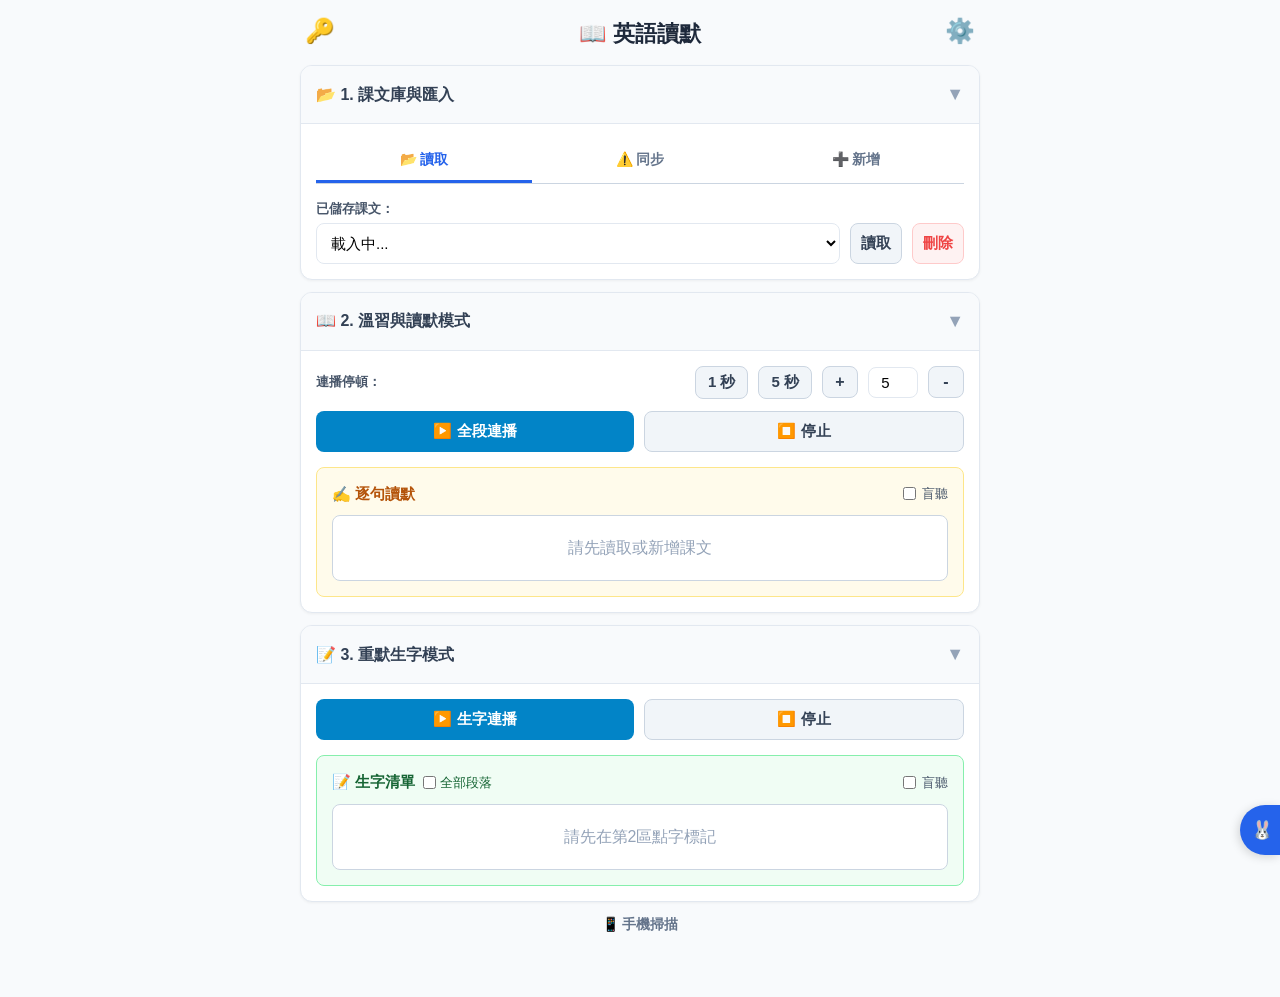
==== index.html @ 3e91b756 "Update index.html" ====
<!DOCTYPE html>
<html lang="zh-HK">
<head>
  <base target="_top">
  <meta charset="UTF-8">
  <meta name="viewport" content="width=device-width, initial-scale=1.0, maximum-scale=1.0, user-scalable=no">
  <meta name="apple-mobile-web-app-capable" content="yes">
  <meta name="apple-mobile-web-app-status-bar-style" content="black-translucent">
  <title>英語讀默</title>
  <!-- 引入外部獨立樣式檔 style.css -->
  <link rel="stylesheet" href="style.css">
  <!-- 引入外部獨立設定檔 config.js -->
  <script src="config.js"></script>
</head>
<body>

<div class="container">
  <header>
    <button class="key-btn" onclick="openKeyModal()">🔑</button>
    <h1 style="font-size:22px; margin-bottom:4px;" onclick="safeBack()">📖 英語讀默</h1>
    <button class="settings-btn" onclick="document.getElementById('settingsModal').style.display='flex'">⚙️</button>
  </header>

  <div class="card" id="card1">
    <div class="card-header" onclick="toggleCard('card1')">
      <h2>📂 1. 課文庫與匯入</h2>
      <span class="card-toggle-icon">▼</span>
    </div>
    <div class="card-body">
      <div class="tab-header">
        <div id="tabLoad" class="tab-btn active" onclick="switchTab('load')">📂 讀取</div>
        <div id="tabSync" class="tab-btn" onclick="switchTab('sync')">
          <span id="tabSyncIcon" class="hourglass-spin">⏳</span> 同步<span id="tabSyncBadge" class="badge-alert">0</span>
        </div>
        <div id="tabNew" class="tab-btn" onclick="switchTab('new')">➕ 新增</div>
      </div>

      <!-- 1. 讀取分頁 -->
      <div id="panelLoad">
        <label style="margin-top:0;">已儲存課文：</label>
        <div class="row">
          <select id="cloudSaveSelect" class="col"><option value="">載入中...</option></select>
          <button class="btn-secondary" style="width:auto; margin:0;" onclick="loadSelectedSave()">讀取</button>
          <button class="btn-danger" style="width:auto; margin:0;" onclick="deleteSelectedSave()">刪除</button>
        </div>
      </div>

      <!-- 2. 同步分頁 -->
      <div id="panelSync" style="display:none;">
        <div style="display:flex; justify-content:space-between; align-items:center; margin-bottom:10px;">
          <span id="syncRepoLabel" style="font-size:12px; color:#64748b; font-weight:600;">檢查中...</span>
          <button class="btn-secondary" style="width:auto; margin:0; padding:4px 10px; font-size:12px;" onclick="checkGitHubSyncStatus(true)">🔍 檢查</button>
        </div>

        <div class="row" style="margin-bottom:12px;">
          <div class="sync-stat-box" style="border-color:#fde68a; background:#fffbeb;">
            <div style="font-size:12px; color:#b45309; font-weight:bold;">📦 待同步至 GitHub</div>
            <div id="unsyncedCountNum" class="sync-stat-num" style="color:#d97706;">-</div>
            <div style="font-size:11px; color:#92400e;">未上載之音檔與課文變更</div>
          </div>
        </div>

        <button id="btnSyncGh" class="btn-action" style="margin-top:0;" onclick="runGitHubSync()" disabled>☁️ 同步</button>

        <div id="syncErrorBox" class="sync-error-box"></div>
      </div>

      <!-- 3. 新增分頁 -->
      <div id="panelNew" style="display:none;">
        <div style="background:#f1f5f9; padding:10px; border-radius:8px; margin-bottom:15px;">
          <label style="margin-top:0;">🔍 OCR 圖片提取：</label>
          <select id="modelSelect" style="margin-bottom:8px;"><option value="">載入中...</option></select>
          <div class="row">
            <input type="file" id="imageUpload" accept="image/*" class="col" style="padding:6px; font-size:13px;">
            <button id="ocrBtn" onclick="runOcr()" style="width:auto; margin:0; padding:6px 12px; font-size:14px;">提取</button>
          </div>
          <div id="ocrStatus" style="font-size: 12px; color: #2563eb; margin-top: 4px;"></div>
        </div>
        
        <label>課文標題：</label>
        <input type="text" id="saveTitle" placeholder="例如：Chapter 1">
        
        <label>課文內容 (空行分段)：</label>
        <textarea id="textContent" placeholder="請貼上或辨識課文..."></textarea>
        
        <div class="row" style="margin-top:8px;">
          <button class="btn-warning col" id="mainActionBtn" onclick="breakdownTextAndDownload()">📝 儲存並下載</button>
          <button class="btn-secondary" style="width:auto;" onclick="clearNewForm()">清空</button>
        </div>
      </div>
    </div>
  </div>

  <div class="card" id="card2">
    <div class="card-header" onclick="toggleCard('card2')">
      <h2>📖 2. 溫習與讀默模式</h2>
      <span class="card-toggle-icon">▼</span>
    </div>
    <div class="card-body">
      
      <div class="row" style="margin-bottom: 12px; align-items:center;">
        <label style="margin:0; width:auto; flex:1;">連播停頓：</label>
        <button class="btn-secondary" style="margin:0; width:auto; padding:6px 12px;" onclick="document.getElementById('pauseContinuous').value=1">1 秒</button>
        <button class="btn-secondary" style="margin:0; width:auto; padding:6px 12px;" onclick="document.getElementById('pauseContinuous').value=5">5 秒</button>
        
        <button class="btn-secondary" style="margin:0; width:36px; padding:6px; font-weight:bold; font-size:16px;" onclick="changePauseContinuous(1)">+</button>
        <input type="number" id="pauseContinuous" value="5" min="0" max="60" step="1" style="margin:0; width:50px; padding:6px; text-align:center;">
        <button class="btn-secondary" style="margin:0; width:36px; padding:6px; font-weight:bold; font-size:16px;" onclick="changePauseContinuous(-1)">-</button>
      </div>
      
      <div class="row">
        <button onclick="startContinuousPlay(false)" class="col" style="background:#0284c7; margin-top:0;">▶️ 全段連播</button>
        <button onclick="stopAudio()" class="btn-secondary col" style="margin-top:0;">⏹️ 停止</button>
      </div>

      <div class="dictation-panel">
        <div id="paragraphSelectorContainer" style="display:none; margin-bottom: 15px; background: #fff; padding: 10px; border-radius: 8px; border: 1px solid #cbd5e1;">
          <label style="margin-top:0;">📚 段落：</label>
          <select id="paragraphSelect" onchange="changeParagraph()" style="margin-top:4px;"></select>
        </div>

        <div style="display: flex; align-items: center; justify-content: space-between; margin-bottom: 10px;">
          <h3 style="font-size:15px; color:#b45309; margin:0;">✍️ 逐句讀默</h3>
          <label style="display:inline-flex; align-items:center; cursor:pointer; font-weight:normal; color:#475569; margin:0;">
            <input type="checkbox" id="hideTextToggle" onchange="toggleTextVisibility('dictationList', 'hideTextToggle')" style="width:auto; margin:0 6px 0 0;">盲聽
          </label>
        </div>

        <div id="dictationList" style="margin-top: 10px; background: #fff; border: 1px solid #cbd5e1; border-radius: 8px; padding: 10px; min-height: 50px;">
          <div style="text-align:center; color:#94a3b8; padding: 10px;">請先讀取或新增課文</div>
        </div>
      </div>
    </div>
  </div>

  <div class="card" id="card3">
    <div class="card-header" onclick="toggleCard('card3')">
      <h2>📝 3. 重默生字模式</h2>
      <span class="card-toggle-icon">▼</span>
    </div>
    <div class="card-body">
      <div class="row" style="margin-bottom: 12px;">
        <button onclick="startContinuousPlay(true)" class="col" style="background:#0284c7; margin-top:0;">▶️ 生字連播</button>
        <button onclick="stopAudio()" class="btn-secondary col" style="margin-top:0;">⏹️ 停止</button>
      </div>

      <div class="dictation-panel" style="background:#f0fdf4; border-color:#86efac;">
        <div style="display: flex; align-items: center; justify-content: space-between; margin-bottom: 10px;">
          <div style="display: flex; align-items: center; gap: 8px;">
            <h3 style="font-size:15px; color:#166534; margin:0;">📝 生字清單</h3>
            <label style="display:inline-flex; align-items:center; cursor:pointer; font-weight:normal; font-size:13px; color:#166534; margin:0;">
              <input type="checkbox" id="viewAllMistakesToggle" onchange="renderMistakeList()" style="width:auto; margin:0 4px 0 0;">全部段落
            </label>
          </div>
          <label style="display:inline-flex; align-items:center; cursor:pointer; font-weight:normal; color:#475569; margin:0;">
            <input type="checkbox" id="hideMistakeToggle" onchange="toggleTextVisibility('mistakeList', 'hideMistakeToggle')" style="width:auto; margin:0 6px 0 0;">盲聽
          </label>
        </div>

        <div id="mistakeList" style="margin-top: 10px; background: #fff; border: 1px solid #cbd5e1; border-radius: 8px; padding: 10px; min-height: 50px;">
          <div style="text-align:center; color:#94a3b8; padding: 10px;">請先在第2區點字標記</div>
        </div>
      </div>
    </div>
  </div>

  <div class="card" style="text-align: center; border:none; box-shadow:none; background:transparent;">
    <h2 style="font-size:14px; color:#64748b;">📱 手機掃描</h2>
    <img id="qrImg" width="150" height="150" src="" style="margin-top:5px; border-radius:8px; display:none;">
    <div id="urlText" style="font-size:12px; color:#64748b; margin-top:8px; word-break:break-all; display:none;"></div>
  </div>
</div>

<!-- API Key 設定與容量明細視窗 -->
<div id="keyModal" class="modal-overlay" onclick="if(event.target===this)this.style.display='none'">
  <div class="modal-content">
    <h3 style="margin-top:0; margin-bottom:12px; color:#334155;">🔑 API Key 設定</h3>

    <label>Gemini API Key：</label>
    <div id="geminiKeyStatus" style="font-size:13px; color:#10b981; font-weight:bold; margin-bottom:5px; display:none; cursor:pointer;">✅ 已設定 (點擊修改)</div>
    <input type="text" id="geminiKeyInput" placeholder="AIzaSy... 或 AQ..." style="margin-bottom:10px; display:none;">
    
    <label>Google Cloud TTS Key：</label>
    <div id="gcpTtsKeyStatus" style="font-size:13px; color:#10b981; font-weight:bold; margin-bottom:5px; display:none; cursor:pointer;">✅ 已設定 (點擊修改)</div>
    <input type="text" id="gcpTtsKeyInput" placeholder="AIzaSy..." style="margin-bottom:10px; display:none;">
    
    <label>Microsoft Azure TTS Key：</label>
    <div id="azureTtsKeyStatus" style="font-size:13px; color:#10b981; font-weight:bold; margin-bottom:5px; display:none; cursor:pointer;">✅ 已設定 (點擊修改)</div>
    <input type="text" id="azureTtsKeyInput" placeholder="輸入 Azure Key" style="margin-bottom:10px; display:none;">

    <label>GitHub Token (需 repo 權限)：</label>
    <div id="ghTokenStatus" style="font-size:13px; color:#10b981; font-weight:bold; margin-bottom:5px; display:none; cursor:pointer;">✅ 已設定 (點擊修改)</div>
    <input type="text" id="ghTokenInput" placeholder="ghp_... 或 github_pat_..." style="margin-bottom:10px; display:none;">

    <!-- PropertiesService 容量明細 (點擊展開) -->
    <div class="storage-trigger-bar" onclick="toggleKeyStorageDetail()">
      <span id="keyModalUsageText">📊 容量明細: 載入中...</span>
      <span id="keyModalUsageArrow">▼</span>
    </div>
    <div id="storageDetailBody" style="display:none; margin-top:8px; font-size:12px; color:#334155;"></div>
    
    <div class="row" style="margin-top:16px;">
      <button class="btn-action col" onclick="saveKeys()">💾 儲存</button>
      <button class="btn-secondary col" onclick="document.getElementById('keyModal').style.display='none'">關閉</button>
    </div>
  </div>
</div>

<div id="toast" class="toast-message">
  <span id="toastText">通知訊息</span>
  <span class="toast-close" onclick="hideToast()">關閉</span>
</div>

<div id="settingsModal" class="modal-overlay" onclick="if(event.target===this)this.style.display='none'">
  <div class="modal-content">
    <h3 style="margin-top:0; margin-bottom:10px; color:#334155;">⚙️ 發音設定</h3>
    <select id="googleVoiceSelect" onchange="handleVoiceChange()">
      <optgroup label="🇭🇰 港澳口音 (Azure Neural)">
        <option value="en-HK-YanNeural,en-HK">港式女聲 (YanNeural)</option>
        <option value="en-HK-SamNeural,en-HK">港式男聲 (SamNeural)</option>
      </optgroup>
      <optgroup label="🇺🇸 美式發音 (Chirp 3 HD)">
        <option value="en-US-Chirp3-HD-Aoede,en-US">美式女聲 (Aoede)</option>
        <option value="en-US-Chirp3-HD-Charon,en-US">美式男聲 (Charon)</option>
        <option value="en-US-Chirp3-HD-Fenrir,en-US">美式男聲 (Fenrir)</option>
        <option value="en-US-Chirp3-HD-Kore,en-US">美式女聲 (Kore)</option>
        <option value="en-US-Chirp3-HD-Puck,en-US">美式男聲 (Puck)</option>
        <option value="en-US-Chirp3-HD-Zeus,en-US">美式男聲 (Zeus)</option>
      </optgroup>
    </select>
    <button class="btn-secondary" onclick="document.getElementById('settingsModal').style.display='none'" style="margin-top:16px;">關閉</button>
  </div>
</div>

<div id="pauseController" class="floating-wrapper pause-wrapper collapsed" style="display:none;">
  <div id="pauseToggleBtn" class="floating-toggle-btn pause-toggle-btn" onclick="stopGlobalPlayback(event)">⏸️</div>
</div>

<div id="downloadController" class="floating-wrapper download-wrapper collapsed" style="display:none;">
  <div class="floating-toggle-btn download-toggle-btn" onclick="openDownloadBar(event)">
    <span id="dlIcon" style="display:inline-block;">⏳</span>
  </div>
  <div class="floating-bar-content download-bar-content" onclick="closeDownloadBar(event)">
    <span id="dlDetailText" class="download-val-display"></span>
    <button id="dlPauseBtn" onclick="toggleDownloadPause(event)" class="btn-secondary">⏸️</button>
  </div>
</div>

<div id="speedController" class="floating-wrapper speed-wrapper collapsed">
  <div class="floating-toggle-btn speed-toggle-btn" onclick="openSpeedBar(event)">🐰</div>
  <div class="floating-bar-content speed-bar-content" onclick="closeSpeedBar(event)">
    <span class="speed-label-text">語速</span>
    <span id="floatingSpeedVal" class="speed-val-display">0.80x</span>
    <button onclick="changeGlobalSpeed(0.05, event)" class="btn-secondary">+</button>
    <button onclick="changeGlobalSpeed(-0.05, event)" class="btn-secondary">-</button>
  </div>
</div>

<script>
  var APP_CFG = window.APP_CONFIG || {};
  function getCfgGasUrl() { return (APP_CFG.GAS_URL || "").trim(); }
  function getCfgRepo() { return (APP_CFG.GITHUB_REPO || "").trim(); }
  function getCfgBranch() { return (APP_CFG.GITHUB_BRANCH || "main").trim(); }
  function getCurrentVoiceName() { return document.getElementById('googleVoiceSelect').value.split(',')[0]; }

  (function setupGasBridge() {
    if (typeof google === 'undefined' || !google.script || !google.script.run) {
      function createRunner(successCb, failureCb) {
        return new Proxy({}, {
          get: function(target, prop) {
            if (prop === 'withSuccessHandler') return function(cb) { return createRunner(cb, failureCb); };
            if (prop === 'withFailureHandler') return function(cb) { return createRunner(successCb, cb); };
            return function() {
              var args = Array.prototype.slice.call(arguments);
              var gasUrl = getCfgGasUrl();
              if (!gasUrl || gasUrl.indexOf("請替換") !== -1) {
                var err = "請先檢查 config.js 設定";
                if (failureCb) failureCb(err); else showToast(err, true);
                return;
              }
              fetch(gasUrl, {
                method: 'POST',
                headers: { 'Content-Type': 'text/plain;charset=utf-8' },
                body: JSON.stringify({ action: prop, args: args })
              })
              .then(function(r) { return r.json(); })
              .then(function(res) {
                if (res.status === 'success') { if (successCb) successCb(res.data); }
                else { if (failureCb) failureCb(res.message); else showToast(res.message, true); }
              })
              .catch(function(err) {
                if (failureCb) failureCb(err);
              });
            };
          }
        });
      }
      window.google = { script: { run: createRunner(null, null) } };
    }
  })();

  var sharedAudio = new Audio();
  sharedAudio.playsInline = true;
  var currentAudio = null;

  var nativeVoices = [];
  var clientLessonsMap = {};
  var dirtyLessonIds = {};

  var currentSaveId = "";
  var currentLessonTitle = "";
  var currentLessonText = "";
  var currentLessonVoices = [];
  var currentLessonDate = 0;

  var paragraphs = []; 
  var paragraphMistakes = []; 
  var currentParaIndex = 0;
  var latestStorageDetails = null;
  var currentUnsyncedCount = 0;

  var modelsLoaded = false;
  var modelsLoading = false;

  // 音檔播放狀態表：audioStateMap[voiceKey][text] = { source: 'github' | 'drive' | 'api', url: '...', fileId: '...', base64: '...' }
  var audioStateMap = {};
  
  var sentenceFetchQueue = []; 
  var wordFetchQueue = []; 
  var totalFetchSents = 0;
  var totalFetchWords = 0;
  var isDownloading = false; 
  var isDownloadPaused = false;

  var isContinuousPlaying = false;
  var continuousIndex = 0;
  var continuousTimer = null;
  var continuousPlayList = []; 
  var isMistakeContinuous = false;
  var currentRenderedMistakes = []; 
  var lastMistakeViewMode = false;

  var lastPlayedDictRowId = null;   
  var lastPlayedMistakeRowId = null; 
  var absoluteLastPlayedRowId = null; 
  var currentlyPlayingRowId = null;  

  var globalSpeedValue = 0.80; 
  var speedCollapseTimer = null;
  var dlCollapseTimer = null;
  var toastTimer = null;

  document.addEventListener('click', function(e) {
    var sBar = document.getElementById('speedController');
    if (sBar && !sBar.classList.contains('collapsed')) {
      if (!sBar.contains(e.target) || e.target.classList.contains('speed-bar-content')) {
        sBar.classList.add('collapsed');
        if (speedCollapseTimer) clearTimeout(speedCollapseTimer);
      }
    }
    var dBar = document.getElementById('downloadController');
    if (dBar && !dBar.classList.contains('collapsed')) {
      if (!dBar.contains(e.target) || e.target.classList.contains('download-bar-content')) {
        dBar.classList.add('collapsed');
        if (dlCollapseTimer) clearTimeout(dlCollapseTimer);
      }
    }
  });

  window.addEventListener('DOMContentLoaded', function() {
    try { localStorage.removeItem('dictation_audio_cache'); } catch(e) {}
    initNativeVoices(); 
    updateGlobalSpeedDisplay();
    loadAppUrlAndQr();

    // 步驟 1：0.1 秒極速直接從 GitHub 讀取 lessons.json
    loadLessonsFromGitHubFast();

    // 步驟 2：向 GAS 發送單一整合請求 (合併未同步暫存課文 + 檢查同步狀態)，完成後才載入 Gemini 模型
    initFromGasBackend();
  });

  // 0.1 秒極速直讀 GitHub lessons.json (若有最新 Commit SHA 則優先用 SHA 網址破除 CDN 快取)
  function loadLessonsFromGitHubFast() {
    var repo = getCfgRepo();
    var branch = getCfgBranch();
    if (!repo || repo.indexOf("請替換") !== -1) return;

    var savedSha = "";
    try { savedSha = localStorage.getItem('dictation_gh_sha_' + repo) || ""; } catch (e) {}
    var refPart = savedSha ? savedSha : encodeURIComponent(branch);
    var rawUrl = "https://raw.githubusercontent.com/" + repo + "/" + refPart + "/lessons.json?t=" + new Date().getTime();

    fetch(rawUrl)
      .then(function(r) {
        if (!r.ok) throw new Error("Not found");
        return r.json();
      })
      .then(function(data) {
        if (data && data.lessons) {
          for (var k in data.lessons) {
            if (!clientLessonsMap[k]) clientLessonsMap[k] = data.lessons[k];
          }
          renderLessonSelectDropdown();
        }
      })
      .catch(function() {});
  }

  // 單一開機 GAS 請求：完成後才在背景啟動 loadModels()
  function initFromGasBackend() {
    setSyncTabIcon('loading');
    google.script.run
      .withSuccessHandler(function(res) {
        if (res) {
          if (res.latestCommitSha) {
            try { localStorage.setItem('dictation_gh_sha_' + getCfgRepo(), res.latestCommitSha); } catch (e) {}
          }
          if (res.lessonsMap) {
            clientLessonsMap = res.lessonsMap;
            renderLessonSelectDropdown();
          }
          if (res.storageDetails) {
            updateStorageDetailsUI(res.storageDetails);
          }
          if (res.syncStatus) {
            updateSyncStatusUI(res.syncStatus);
          }
        }
        // 完成所有開機 GAS 請求後，才在背景載入 Gemini 模型
        loadModels();
      })
      .withFailureHandler(function() {
        setSyncTabIcon('error');
        loadModels();
      })
      .getInitData(getCfgRepo(), getCfgBranch(), getCurrentVoiceName());
  }

  function renderLessonSelectDropdown() {
    var sel = document.getElementById('cloudSaveSelect');
    var list = [];
    for (var id in clientLessonsMap) {
      list.push(clientLessonsMap[id]);
    }
    list.sort(function(a, b) { return (b.date || 0) - (a.date || 0); });

    sel.innerHTML = '';
    if (list.length === 0) {
      sel.innerHTML = '<option value="">(無紀錄)</option>';
    } else {
      list.forEach(function(s) {
        var dateStr = s.date ? new Date(s.date).toLocaleDateString('zh-HK') : '';
        var opt = document.createElement('option');
        opt.value = s.id;
        opt.textContent = s.title + (dateStr ? ' (' + dateStr + ')' : '');
        if (s.id === currentSaveId) opt.selected = true;
        sel.appendChild(opt);
      });
    }
  }

  // ==========================================
  // API Key 視窗內的「📊 容量明細」
  // ==========================================
  function updateStorageDetailsUI(details) {
    if (!details) return;
    latestStorageDetails = details;
    var txtEl = document.getElementById('keyModalUsageText');
    if (txtEl) {
      txtEl.textContent = '📊 容量明細: ' + details.totalKB + ' / 500 KB (' + details.totalPercent + '%)';
    }
    var bodyEl = document.getElementById('storageDetailBody');
    if (bodyEl && bodyEl.style.display !== 'none') {
      renderStorageModalContent();
    }
  }

  function toggleKeyStorageDetail() {
    var body = document.getElementById('storageDetailBody');
    var arrow = document.getElementById('keyModalUsageArrow');
    if (body.style.display === 'none') {
      renderStorageModalContent();
      body.style.display = 'block';
      arrow.textContent = '▲';
    } else {
      body.style.display = 'none';
      arrow.textContent = '▼';
    }
  }

  function renderStorageModalContent() {
    var body = document.getElementById('storageDetailBody');
    if (!latestStorageDetails) {
      body.innerHTML = '載入中...';
      return;
    }
    var d = latestStorageDetails;
    var html = [];

    // 1. 4 條 API Key
    html.push('<div class="storage-section-title">🔑 金鑰設定 (' + d.keysTotalKB + ' KB / ' + d.keysTotalPercent + '%)</div>');
    html.push('<div class="storage-list">');
    if (d.keyItems.length === 0) {
      html.push('<div class="storage-row"><span>(尚未設定任何金鑰)</span><span>0 KB</span></div>');
    } else {
      d.keyItems.forEach(function(k) {
        html.push('<div class="storage-row"><span>' + k.label + '</span><span>' + k.kb + ' KB (' + k.bytes + ' B)</span></div>');
      });
    }
    html.push('</div>');

    // 2. 待同步課文暫存 (同步上 GitHub 後會自動歸零)
    if (d.lessonItems && d.lessonItems.length > 0) {
      html.push('<div class="storage-section-title">📖 待同步課文暫存 (' + d.lessonsTotalKB + ' KB / ' + d.lessonsTotalPercent + '%)</div>');
      html.push('<div class="storage-list">');
      d.lessonItems.forEach(function(l) {
        html.push('<div class="storage-row"><span>' + l.title + '</span><span>' + l.kb + ' KB</span></div>');
      });
      html.push('</div>');
    }

    // 3. 其他未知/殘留項目 (如舊 GITHUB_REPO / GITHUB_BRANCH)
    if (d.otherItems && d.otherItems.length > 0) {
      html.push('<div class="storage-section-title" style="color:#dc2626;">⚠️ 其他殘留項目 (' + d.othersTotalKB + ' KB / ' + d.othersTotalPercent + '%)</div>');
      html.push('<div class="storage-list">');
      d.otherItems.forEach(function(o) {
        html.push('<div class="storage-row"><span style="word-break:break-all;">' + o.key + '</span><span>' + o.kb + ' KB</span></div>');
      });
      html.push('</div>');
      html.push('<button class="btn-danger" style="margin-top:8px; padding:6px 10px; font-size:12px;" onclick="cleanOrphanProperties()">🗑️ 清除殘留項目</button>');
    }

    body.innerHTML = html.join('');
  }

  function cleanOrphanProperties() {
    showToast('清除殘留項目中...');
    google.script.run
      .withSuccessHandler(function(details) {
        updateStorageDetailsUI(details);
        showToast('✅ 已清除殘留項目');
      })
      .cleanOtherProperties();
  }

  // ==========================================
  // GitHub 同步前端邏輯
  // ==========================================
  function setSyncTabIcon(state) {
    var iconEl = document.getElementById('tabSyncIcon');
    if (!iconEl) return;
    iconEl.className = '';
    if (state === 'loading') {
      iconEl.textContent = '⏳';
      iconEl.className = 'hourglass-spin';
    } else if (state === 'unsynced') {
      iconEl.textContent = '☁️';
    } else if (state === 'ok') {
      iconEl.textContent = '✅';
    } else {
      iconEl.textContent = '⚠️';
    }
  }

  function showSyncError(errMsg) {
    var errBox = document.getElementById('syncErrorBox');
    if (!errMsg) {
      errBox.style.display = 'none';
      errBox.textContent = '';
    } else {
      errBox.style.display = 'block';
      errBox.innerHTML = '<b>❌ 錯誤：</b>' + errMsg;
    }
  }

  function checkGitHubSyncStatus(forceRescan) {
    setSyncTabIcon('loading');
    document.getElementById('syncRepoLabel').textContent = '檢查中...';
    if (forceRescan) {
      showSyncError(null);
      showToast('🔍 檢查中...');
    }
    google.script.run
      .withSuccessHandler(function(res) {
        if (res && res.latestCommitSha) {
          try { localStorage.setItem('dictation_gh_sha_' + getCfgRepo(), res.latestCommitSha); } catch (e) {}
        }
        updateSyncStatusUI(res);
        if (forceRescan && res && !res.error) showToast('✅ 檢查完成');
      })
      .withFailureHandler(function(err) {
        setSyncTabIcon('error');
        if (forceRescan) showSyncError(err);
      })
      .checkSyncStatus(getCfgRepo(), getCfgBranch(), getCurrentVoiceName(), !!forceRescan);
  }

  function setUnsyncedCounterUI(count) {
    currentUnsyncedCount = count || 0;
    var tabBadge = document.getElementById('tabSyncBadge');
    var btnSync = document.getElementById('btnSyncGh');

    document.getElementById('unsyncedCountNum').textContent = currentUnsyncedCount;
    btnSync.disabled = (currentUnsyncedCount === 0);

    if (currentUnsyncedCount > 0) {
      tabBadge.textContent = currentUnsyncedCount;
      tabBadge.style.display = 'inline-block';
      setSyncTabIcon('unsynced');
    } else {
      tabBadge.style.display = 'none';
      setSyncTabIcon('ok');
    }
  }

  function incrementUnsyncedCounter() {
    setUnsyncedCounterUI(currentUnsyncedCount + 1);
  }

  function updateSyncStatusUI(res) {
    var tabBadge = document.getElementById('tabSyncBadge');
    var repoLabel = document.getElementById('syncRepoLabel');
    var btnSync = document.getElementById('btnSyncGh');

    if (!res || !res.configured) {
      setSyncTabIcon('error');
      repoLabel.textContent = "未設定 GitHub";
      document.getElementById('unsyncedCountNum').textContent = "-";
      tabBadge.style.display = 'none';
      btnSync.disabled = true;
      return;
    }

    if (res.error) {
      setSyncTabIcon('error');
      repoLabel.textContent = "⚠️ 檢查錯誤";
      showSyncError(res.error);
      btnSync.disabled = true;
      return;
    }

    repoLabel.textContent = "🐙 " + res.repo;
    setUnsyncedCounterUI(res.unsyncedCount || 0);
  }

  function runGitHubSync() {
    var btn = document.getElementById('btnSyncGh');
    btn.disabled = true;
    btn.textContent = "同步中";
    setSyncTabIcon('loading');
    showSyncError(null);
    showToast("☁️ 同步中...");

    google.script.run
      .withSuccessHandler(function(res) {
        if (!res || !res.success) {
          btn.disabled = false;
          btn.textContent = "☁️ 同步";
          setSyncTabIcon('error');
          var errMsg = res ? res.error : "未知錯誤";
          showSyncError(errMsg);
          return showToast("同步失敗：" + errMsg, true);
        }
        if (res.latestCommitSha) {
          try { localStorage.setItem('dictation_gh_sha_' + getCfgRepo(), res.latestCommitSha); } catch (e) {}
        }
        if (res.storageDetails) {
          updateStorageDetailsUI(res.storageDetails);
        }
        if (res.status) updateSyncStatusUI(res.status);
        
        if (res.remainingCount > 0) {
          btn.disabled = true;
          btn.textContent = "同步中";
          setSyncTabIcon('loading');
          showToast("已同步 " + res.syncedCount + " 項，剩餘 " + res.remainingCount + " 項...");
          setTimeout(function() {
            runGitHubSync();
          }, 2000);
        } else {
          dirtyLessonIds = {};
          btn.textContent = "☁️ 同步";
          showToast("🎉 同步完成！");
        }
      })
      .withFailureHandler(function(err) {
        btn.disabled = false;
        btn.textContent = "☁️ 同步";
        setSyncTabIcon('error');
        showSyncError(err);
        showToast("連線錯誤：" + err, true);
      })
      .syncDriveToGitHub(getCfgRepo(), getCfgBranch(), getCurrentVoiceName());
  }

  // ==========================================
  // 金鑰與設定管理
  // ==========================================
  function openKeyModal() {
    google.script.run.withSuccessHandler(function(status) {
      if (status.storageDetails) updateStorageDetailsUI(status.storageDetails);

      var gmStatus = document.getElementById('geminiKeyStatus');
      var gmInput = document.getElementById('geminiKeyInput');
      if (status.geminiSet) { gmStatus.style.display = 'block'; gmInput.style.display = 'none'; }
      else { gmStatus.style.display = 'none'; gmInput.style.display = 'block'; }
      
      var gpStatus = document.getElementById('gcpTtsKeyStatus');
      var gpInput = document.getElementById('gcpTtsKeyInput');
      if (status.gcpTtsSet) { gpStatus.style.display = 'block'; gpInput.style.display = 'none'; }
      else { gpStatus.style.display = 'none'; gpInput.style.display = 'block'; }
      
      var azStatus = document.getElementById('azureTtsKeyStatus');
      var azInput = document.getElementById('azureTtsKeyInput');
      if (status.azureTtsSet) { azStatus.style.display = 'block'; azInput.style.display = 'none'; }
      else { azStatus.style.display = 'none'; azInput.style.display = 'block'; }

      var ghStatus = document.getElementById('ghTokenStatus');
      var ghInput = document.getElementById('ghTokenInput');
      if (status.ghTokenSet) { ghStatus.style.display = 'block'; ghInput.style.display = 'none'; }
      else { ghStatus.style.display = 'none'; ghInput.style.display = 'block'; }
      
      gmStatus.onclick = function() { gmStatus.style.display='none'; gmInput.style.display='block'; gmInput.focus(); };
      gpStatus.onclick = function() { gpStatus.style.display='none'; gpInput.style.display='block'; gpInput.focus(); };
      azStatus.onclick = function() { azStatus.style.display='none'; azInput.style.display='block'; azInput.focus(); };
      ghStatus.onclick = function() { ghStatus.style.display='none'; ghInput.style.display='block'; ghInput.focus(); };
      
      document.getElementById('keyModal').style.display = 'flex';
    }).withFailureHandler(function() {
      document.getElementById('geminiKeyInput').style.display = 'block';
      document.getElementById('gcpTtsKeyInput').style.display = 'block';
      document.getElementById('azureTtsKeyInput').style.display = 'block';
      document.getElementById('ghTokenInput').style.display = 'block';
      document.getElementById('keyModal').style.display = 'flex';
    }).getApiKeysStatus();
  }

  function saveKeys() {
    var gKey = document.getElementById('geminiKeyInput').value.replace(/[\s"']/g, '');
    var gcpKey = document.getElementById('gcpTtsKeyInput').value.replace(/[\s"']/g, '');
    var azKey = document.getElementById('azureTtsKeyInput').value.replace(/[\s"']/g, '');
    var ghToken = document.getElementById('ghTokenInput').value.replace(/[\s"']/g, '');
    
    if (gKey && ((!gKey.startsWith('AIzaSy') && !gKey.startsWith('AQ.')) || gKey.length < 35)) return showToast('Gemini Key 格式錯誤', true);
    if (gcpKey && (!gcpKey.startsWith('AIzaSy') || gcpKey.length < 35)) return showToast('Google TTS Key 格式錯誤', true);
    if (azKey && azKey.length < 20) return showToast('Azure TTS Key 格式錯誤', true);
    
    document.getElementById('keyModal').style.display = 'none';
    showToast('儲存中...');
    google.script.run.withSuccessHandler(function(status) {
      if (status && status.storageDetails) updateStorageDetailsUI(status.storageDetails);
      showToast('🔑 已儲存');
      if (gKey) { modelsLoaded = false; loadModels(); }
      checkGitHubSyncStatus(false);
    }).saveApiKeys(gKey, gcpKey, azKey, ghToken);
  }

  function switchTab(tabId) {
    var tabs = ['load', 'sync', 'new'];
    var panels = { load: 'panelLoad', sync: 'panelSync', new: 'panelNew' };
    var btns = { load: 'tabLoad', sync: 'tabSync', new: 'tabNew' };

    tabs.forEach(function(t) {
      if (t === tabId) {
        document.getElementById(btns[t]).classList.add('active');
        document.getElementById(panels[t]).style.display = 'block';
      } else {
        document.getElementById(btns[t]).classList.remove('active');
        document.getElementById(panels[t]).style.display = 'none';
      }
    });

    // 點擊「➕ 新增」時若尚未載入 Gemini 模型則觸發載入 (已載入過則不會重複載入)
    if (tabId === 'new') {
      loadModels();
    }
  }

  function showToast(message, isAlert) {
    var toast = document.getElementById('toast');
    document.getElementById('toastText').textContent = message;
    if (isAlert) toast.classList.add('alert');
    else toast.classList.remove('alert');
    toast.classList.add('show');
    
    if (toastTimer) clearTimeout(toastTimer);
    if (!isAlert) {
      toastTimer = setTimeout(function() {
        toast.classList.remove('show');
      }, 3000);
    }
  }

  function hideToast() {
    var toast = document.getElementById('toast');
    toast.classList.remove('show');
    if (toastTimer) clearTimeout(toastTimer);
  }

  function updateFloatingPositions() {
    var dBar = document.getElementById('downloadController');
    var pBar = document.getElementById('pauseController');
    if (dBar.style.display !== 'none') pBar.style.bottom = '165px';
    else pBar.style.bottom = '105px';
  }

  function resetSpeedCollapseTimer() {
    if (speedCollapseTimer) clearTimeout(speedCollapseTimer);
    speedCollapseTimer = setTimeout(function() {
      var bar = document.getElementById('speedController');
      if (bar && !bar.classList.contains('collapsed')) bar.classList.add('collapsed');
    }, 3000);
  }

  function openSpeedBar(event) {
    if(event) event.stopPropagation();
    document.getElementById('speedController').classList.remove('collapsed');
    resetSpeedCollapseTimer();
  }

  function closeSpeedBar(event) {
    if(event) event.stopPropagation();
    var bar = document.getElementById('speedController');
    if (!bar.classList.contains('collapsed')) {
      bar.classList.add('collapsed');
      if (speedCollapseTimer) clearTimeout(speedCollapseTimer);
    }
  }

  function changeGlobalSpeed(delta, event) {
    if(event) event.stopPropagation(); 
    globalSpeedValue += delta;
    if (globalSpeedValue < 0.5) globalSpeedValue = 0.5;
    if (globalSpeedValue > 1.2) globalSpeedValue = 1.2;
    updateGlobalSpeedDisplay();
    resetSpeedCollapseTimer(); 
  }

  function updateGlobalSpeedDisplay() {
    var displayVal = globalSpeedValue.toFixed(2);
    document.getElementById('floatingSpeedVal').innerText = displayVal + 'x';
    if (sharedAudio) {
      sharedAudio.playbackRate = globalSpeedValue;
      sharedAudio.defaultPlaybackRate = globalSpeedValue;
    }
  }

  function resetDlCollapseTimer() {
    if (dlCollapseTimer) clearTimeout(dlCollapseTimer);
    dlCollapseTimer = setTimeout(function() {
      var bar = document.getElementById('downloadController');
      if (bar && !bar.classList.contains('collapsed')) bar.classList.add('collapsed');
    }, 3000);
  }

  function openDownloadBar(event) {
    if(event) event.stopPropagation();
    document.getElementById('downloadController').classList.remove('collapsed');
    resetDlCollapseTimer();
  }

  function closeDownloadBar(event) {
    if(event) event.stopPropagation();
    var bar = document.getElementById('downloadController');
    if (!bar.classList.contains('collapsed')) {
      bar.classList.add('collapsed');
      if (dlCollapseTimer) clearTimeout(dlCollapseTimer);
    }
  }

  function toggleCard(cardId) { document.getElementById(cardId).classList.toggle('collapsed'); }
  function closeTopCards() { document.getElementById('card1').classList.add('collapsed'); }

  function stopGlobalPlayback(event) {
    if(event) event.stopPropagation();
    stopAudio();
  }

  function updatePauseButtonVisibility() {
    var pBar = document.getElementById('pauseController');
    var isPlayingSomething = (currentAudio && !currentAudio.paused) || (window.speechSynthesis && window.speechSynthesis.speaking) || isContinuousPlaying;
    if (isPlayingSomething) {
      pBar.style.display = 'flex';
      document.getElementById('pauseToggleBtn').innerHTML = '⏸️';
    } else {
      pBar.style.display = 'none';
    }
    updateFloatingPositions();
  }
  setInterval(updatePauseButtonVisibility, 500);

  function changePauseContinuous(delta) {
    var input = document.getElementById('pauseContinuous');
    var newVal = parseInt(input.value) + delta;
    if (newVal < 0) newVal = 0;
    if (newVal > 60) newVal = 60;
    input.value = newVal;
  }

  // ==========================================
  // 課文讀取、新增、標記生字與刪除 (無需塞入新增 inputbox)
  // ==========================================
  function loadSelectedSave() {
    var id = document.getElementById('cloudSaveSelect').value;
    if (!id) return showToast('請先選擇課文', true);
    var data = clientLessonsMap[id];
    if (!data) return showToast('讀取失敗', true);

    stopAudio();
    currentSaveId = data.id;
    currentLessonTitle = data.title || '未命名課文';
    currentLessonText = data.text || '';
    currentLessonVoices = data.voices ? data.voices.slice() : [];
    currentLessonDate = data.date || new Date().getTime();

    // 深拷貝段落與生字陣列
    paragraphs = JSON.parse(JSON.stringify(data.paragraphs || []));
    paragraphMistakes = JSON.parse(JSON.stringify(data.mistakes || []));
    currentParaIndex = 0;
    lastPlayedDictRowId = null;
    lastPlayedMistakeRowId = null;
    absoluteLastPlayedRowId = null;

    updateParagraphSelector();
    renderDictationList();
    renderMistakeList();
    checkAndDownloadAudio(); 
    closeTopCards(); 
    showToast('📂 已載入：' + currentLessonTitle);
  }

  function deleteSelectedSave() {
    var id = document.getElementById('cloudSaveSelect').value;
    if (!id) return;
    showToast('刪除中...');
    delete clientLessonsMap[id];
    renderLessonSelectDropdown();

    if (currentSaveId === id) {
      currentSaveId = '';
      currentLessonTitle = '';
      currentLessonText = '';
      paragraphs = [];
      paragraphMistakes = [];
      document.getElementById('paragraphSelectorContainer').style.display = 'none';
      document.getElementById('dictationList').innerHTML = '<div style="text-align:center; color:#94a3b8; padding: 10px;">請先讀取或新增課文</div>';
      document.getElementById('mistakeList').innerHTML = '<div style="text-align:center; color:#94a3b8; padding: 10px;">請先點字標記</div>';
      stopAudio();
    }

    if (!dirtyLessonIds[id]) {
      dirtyLessonIds[id] = true;
      incrementUnsyncedCounter();
    }

    google.script.run
      .withSuccessHandler(function(res) {
        if (res && res.storageDetails) updateStorageDetailsUI(res.storageDetails);
        showToast('🗑️ 已刪除 (請按同步更新至 GitHub)');
      })
      .deleteCloudSave(id);
  }

  function autoSaveToCloud() {
    if (!currentSaveId || !currentLessonText) return;

    var vName = getCurrentVoiceName();
    if (vName && currentLessonVoices.indexOf(vName) === -1) {
      currentLessonVoices.push(vName);
    }

    clientLessonsMap[currentSaveId] = {
      id: currentSaveId,
      title: currentLessonTitle,
      text: currentLessonText,
      paragraphs: paragraphs,
      mistakes: paragraphMistakes,
      voices: currentLessonVoices,
      date: currentLessonDate
    };
    renderLessonSelectDropdown();

    // 若該課文在本次修改前尚未標記為待同步，立即將待同步紅字 +1
    if (!dirtyLessonIds[currentSaveId]) {
      dirtyLessonIds[currentSaveId] = true;
      incrementUnsyncedCounter();
    }

    google.script.run
      .withSuccessHandler(function(res) {
        if (res && res.storageDetails) updateStorageDetailsUI(res.storageDetails);
      })
      .saveToCloud(currentSaveId, currentLessonTitle, currentLessonText, paragraphs, paragraphMistakes, vName, currentLessonVoices, currentLessonDate);
  }

  function clearNewForm() {
    document.getElementById('saveTitle').value = '';
    document.getElementById('textContent').value = '';
    document.getElementById('ocrStatus').textContent = '';
  }

  // 載入 Gemini 模型 (已載入或載入中則不重複請求)
  function loadModels() {
    if (modelsLoaded || modelsLoading) return;
    modelsLoading = true;
    var sel = document.getElementById('modelSelect');
    google.script.run
      .withSuccessHandler(function(res) {
        modelsLoading = false;
        sel.innerHTML = '';
        if(res && res.success && res.models && res.models.length > 0) {
          modelsLoaded = true;
          res.models.forEach(function(m, i) {
            var opt = document.createElement('option');
            opt.value = m.id; opt.textContent = m.displayName;
            if(i===0) opt.selected = true;
            sel.appendChild(opt);
          });
        } else {
          var errorMsg = (res && res.error) ? res.error : "請檢查 Key";
          sel.innerHTML = '<option value="">⚠️ 載入失敗 (' + errorMsg + ')</option>';
        }
      })
      .withFailureHandler(function() {
        modelsLoading = false;
        sel.innerHTML = '<option value="">⚠️ 載入失敗</option>';
      })
      .getAvailableGeminiModels();
  }

  function runOcr() {
    var fileInput = document.getElementById('imageUpload');
    if(!fileInput.files[0]) return showToast('請先選擇圖片', true);
    document.getElementById('ocrBtn').disabled = true;
    document.getElementById('ocrStatus').textContent = '辨識中...';
    var reader = new FileReader();
    reader.onload = function(e) {
      google.script.run
        .withSuccessHandler(function(res) {
          document.getElementById('ocrBtn').disabled = false;
          if(res.success) { 
            var resultText = res.text;
            var titleMatch = resultText.match(/^TITLE:\s*(.*)/i);
            if (titleMatch) {
              document.getElementById('saveTitle').value = titleMatch[1].trim();
              resultText = resultText.replace(/^TITLE:\s*(.*)\n*/i, '').trim();
            }
            document.getElementById('textContent').value = resultText; 
            document.getElementById('ocrStatus').textContent = '成功！'; 
          } else { 
            document.getElementById('ocrStatus').textContent = '錯誤：' + res.error; 
          }
        })
        .withFailureHandler(function() {
          document.getElementById('ocrBtn').disabled = false;
          document.getElementById('ocrStatus').textContent = '連線錯誤';
        })
        .processImageWithGemini(e.target.result, document.getElementById('modelSelect').value, document.getElementById('saveTitle').value.trim());
    };
    reader.readAsDataURL(fileInput.files[0]);
  }

  function splitSentences(text) {
    return text.replace(/([.?!])\s*(?=[A-Za-z0-9])/g, "$1|").replace(/\n/g, "|").split("|").map(function(s) { return s.trim(); }).filter(function(s) { return s.length > 0; });
  }

  function breakdownTextAndDownload() {
    stopAudio();
    var rawTitle = document.getElementById('saveTitle').value.trim() || '未命名課文';
    var rawText = document.getElementById('textContent').value.trim();
    if(!rawText) return showToast('請先輸入課文', true);

    var rawParagraphs = rawText.split(/\n\s*\n/); 
    paragraphs = [];
    paragraphMistakes = [];
    rawParagraphs.forEach(function(pText) {
      var sents = splitSentences(pText);
      if(sents.length > 0) {
        paragraphs.push(sents);
        paragraphMistakes.push([]); 
      }
    });

    currentSaveId = 'lesson_' + new Date().getTime();
    currentLessonTitle = rawTitle;
    currentLessonText = rawText;
    currentLessonVoices = [getCurrentVoiceName()];
    currentLessonDate = new Date().getTime();
    currentParaIndex = 0;
    lastPlayedDictRowId = null;
    lastPlayedMistakeRowId = null;
    absoluteLastPlayedRowId = null;

    // 儲存後自動清空「➕ 新增」輸入框並切回讀取分頁
    clearNewForm();
    switchTab('load');

    updateParagraphSelector();
    renderDictationList();
    renderMistakeList();
    autoSaveToCloud(); 
    checkAndDownloadAudio(); 
    closeTopCards(); 
  }

  function updateParagraphSelector() {
    var container = document.getElementById('paragraphSelectorContainer');
    var select = document.getElementById('paragraphSelect');
    if (paragraphs.length <= 1) {
      container.style.display = 'none';
    } else {
      container.style.display = 'block';
      select.innerHTML = '';
      for (var i = 0; i < paragraphs.length; i++) {
        var opt = document.createElement('option');
        opt.value = i;
        opt.textContent = '第 ' + (i + 1) + ' 段 (' + paragraphs[i].length + ' 句)';
        if (i === currentParaIndex) opt.selected = true;
        select.appendChild(opt);
      }
    }
  }

  function changeParagraph() {
    stopAudio();
    currentParaIndex = parseInt(document.getElementById('paragraphSelect').value);
    renderDictationList();
    renderMistakeList();
  }

  function handleVoiceChange() {
    renderDictationList(); 
    renderMistakeList();
    if (currentSaveId && currentLessonText) {
      var vName = getCurrentVoiceName();
      if (currentLessonVoices.indexOf(vName) === -1) {
        autoSaveToCloud();
      }
      checkAndDownloadAudio();
    }
  }

  function toggleDownloadPause(event) {
    if(event) event.stopPropagation();
    isDownloadPaused = !isDownloadPaused;
    var pauseBtn = document.getElementById('dlPauseBtn');
    var icon = document.getElementById('dlIcon');
    
    pauseBtn.innerHTML = isDownloadPaused ? '▶️' : '⏸️';
    
    if (isDownloadPaused) {
      document.getElementById('dlDetailText').textContent = "已暫停";
      icon.classList.remove('hourglass-spin'); 
    } else if (!isDownloading) {
      isDownloading = true;
      var vConfig = document.getElementById('googleVoiceSelect').value.split(',');
      fetchNextInQueue(vConfig[0], vConfig[1]);
    }
  }

  function updateDownloadUI(isComplete, isError, errMsg) {
    var bar = document.getElementById('downloadController');
    var detailSpan = document.getElementById('dlDetailText');
    var pauseBtn = document.getElementById('dlPauseBtn');
    var icon = document.getElementById('dlIcon');

    var remainSents = sentenceFetchQueue.length;
    var remainWords = wordFetchQueue.length;
    var totalRemain = remainSents + remainWords;

    if (isError) {
      bar.style.display = 'flex';
      bar.classList.remove('mode-cache');
      bar.classList.add('mode-api');
      detailSpan.textContent = "失敗: " + errMsg;
      icon.classList.remove('hourglass-spin');
      updateFloatingPositions();
      return;
    }

    if (isComplete || totalRemain === 0) {
      icon.classList.remove('hourglass-spin'); 
      bar.style.display = 'none'; 
      bar.classList.remove('mode-api', 'mode-cache');
      updateFloatingPositions();
    } else {
      bar.style.display = 'flex';
      
      var doneSents = totalFetchSents - remainSents;
      var doneWords = totalFetchWords - remainWords;
      var text = "";
      if (totalFetchSents > 0) text += "句子(" + doneSents + "/" + totalFetchSents + ") ";
      if (totalFetchWords > 0) text += "生字(" + doneWords + "/" + totalFetchWords + ")";
      detailSpan.textContent = text;
      pauseBtn.innerHTML = isDownloadPaused ? '▶️' : '⏸️';
      
      if (!isDownloadPaused) icon.classList.add('hourglass-spin');
      updateFloatingPositions();
    }
  }

  // ==========================================
  // 音檔來源檢查與自動下載隊列 (GitHub -> Drive -> API)
  // ==========================================
  function checkAndDownloadAudio() {
    var vConfig = document.getElementById('googleVoiceSelect').value.split(',');
    var voiceKey = vConfig[0];
    var langCode = vConfig[1];
    var saveTitle = currentLessonTitle || '未命名課文';

    if (!audioStateMap[voiceKey]) audioStateMap[voiceKey] = {};

    var allTexts = [];
    for (var p = 0; p < paragraphs.length; p++) {
      var sents = paragraphs[p] || [];
      sents.forEach(function(s) { if (allTexts.indexOf(s) === -1) allTexts.push(s); });
      var msts = paragraphMistakes[p] || [];
      msts.forEach(function(w) { if (allTexts.indexOf(w) === -1) allTexts.push(w); });
    }

    if (allTexts.length === 0) return;

    google.script.run
      .withSuccessHandler(function(res) {
        if (res && res.items) {
          for (var t in res.items) {
            var existing = audioStateMap[voiceKey][t] || {};
            var info = res.items[t];
            if (info.source === 'github') {
              audioStateMap[voiceKey][t] = { source: 'github', url: info.url };
            } else if (info.source === 'drive') {
              audioStateMap[voiceKey][t] = { source: 'drive', fileId: info.fileId, base64: existing.base64 || null };
            } else {
              if (!existing.base64) {
                audioStateMap[voiceKey][t] = { source: 'api' };
              }
            }
            updateRowButtonUI(t);
          }
        }
        if (res && res.syncStatus && res.syncStatus.configured) {
          updateSyncStatusUI(res.syncStatus);
        }
        enqueuePendingAudio(voiceKey, langCode);
      })
      .withFailureHandler(function() {
        enqueuePendingAudio(voiceKey, langCode);
      })
      .getLessonAudioStatus(saveTitle, voiceKey, allTexts, getCfgRepo(), getCfgBranch());
  }

  function enqueuePendingAudio(voiceKey, langCode) {
    sentenceFetchQueue = [];
    wordFetchQueue = [];

    for (var p = 0; p < paragraphs.length; p++) {
      var currentSents = paragraphs[p] || [];
      for (var i = 0; i < currentSents.length; i++) {
        var s = currentSents[i];
        var st = audioStateMap[voiceKey][s];
        if (st && (st.source === 'github' || st.base64)) continue;
        if (sentenceFetchQueue.indexOf(s) === -1) sentenceFetchQueue.push(s);
      }
      var msts = paragraphMistakes[p] || [];
      for (var k = 0; k < msts.length; k++) {
        var w = msts[k];
        var stW = audioStateMap[voiceKey][w];
        if (stW && (stW.source === 'github' || stW.base64)) continue;
        if (wordFetchQueue.indexOf(w) === -1) wordFetchQueue.push(w);
      }
    }

    totalFetchSents = sentenceFetchQueue.length;
    totalFetchWords = wordFetchQueue.length;

    if (totalFetchSents === 0 && totalFetchWords === 0) {
      updateDownloadUI(true);
      return;
    }

    updateDownloadUI();
    if (!isDownloading && !isDownloadPaused) {
      isDownloading = true;
      fetchNextInQueue(voiceKey, langCode);
    }
  }

  function fetchNextInQueue(voiceName, langCode) {
    if (isDownloadPaused) {
      isDownloading = false;
      return;
    }

    if (sentenceFetchQueue.length === 0 && wordFetchQueue.length === 0) {
      isDownloading = false;
      updateDownloadUI(true);
      return;
    }
    
    updateDownloadUI();

    var isSentence = sentenceFetchQueue.length > 0;
    var textToFetch = isSentence ? sentenceFetchQueue[0] : wordFetchQueue[0];
    var saveTitle = currentLessonTitle || '未命名課文';
    var state = (audioStateMap[voiceName] && audioStateMap[voiceName][textToFetch]) || { source: 'api' };

    var dlBar = document.getElementById('downloadController');
    if (state.source === 'drive') {
      dlBar.classList.remove('mode-api');
      dlBar.classList.add('mode-cache');
    } else {
      dlBar.classList.remove('mode-cache');
      dlBar.classList.add('mode-api');
    }

    var successFn = function(res) {
      if (res && res.success) {
        if (res.cached) {
          dlBar.classList.remove('mode-api');
          dlBar.classList.add('mode-cache');
        } else {
          dlBar.classList.remove('mode-cache');
          dlBar.classList.add('mode-api');
          incrementUnsyncedCounter();
        }

        audioStateMap[voiceName][textToFetch] = {
          source: 'drive',
          fileId: res.fileId || state.fileId || '',
          base64: res.audioContent
        };
        updateRowButtonUI(textToFetch);
        if (isSentence) sentenceFetchQueue.shift(); else wordFetchQueue.shift();
      } else {
        isDownloading = false;
        updateDownloadUI(false, true, res ? res.error : "未知錯誤");
        sentenceFetchQueue = []; wordFetchQueue = [];
        return;
      }
      fetchNextInQueue(voiceName, langCode); 
    };
    
    var failureFn = function() {
      if (isSentence) sentenceFetchQueue.shift(); else wordFetchQueue.shift();
      fetchNextInQueue(voiceName, langCode); 
    };

    if (state.source === 'drive' && state.fileId) {
      google.script.run
        .withSuccessHandler(successFn)
        .withFailureHandler(failureFn)
        .getDriveAudioById(state.fileId);
    } else if (voiceName.indexOf('Neural') !== -1) {
      google.script.run
        .withSuccessHandler(successFn)
        .withFailureHandler(failureFn)
        .getAzureTTS(textToFetch, voiceName, langCode, 1.0, saveTitle); 
    } else {
      google.script.run
        .withSuccessHandler(successFn)
        .withFailureHandler(failureFn)
        .getGoogleTTS(textToFetch, voiceName, langCode, 1.0, saveTitle); 
    }
  }

  function autoDownloadWord(word) {
    var vConfig = document.getElementById('googleVoiceSelect').value.split(',');
    var voiceKey = vConfig[0];
    if (!audioStateMap[voiceKey]) audioStateMap[voiceKey] = {};
    var st = audioStateMap[voiceKey][word];
    if (st && (st.source === 'github' || st.base64)) return;

    if (!st) {
      audioStateMap[voiceKey][word] = { source: 'api' };
    }

    if (wordFetchQueue.indexOf(word) === -1) {
      wordFetchQueue.push(word);
      totalFetchWords++;
      updateDownloadUI();
    }

    if (!isDownloading && !isDownloadPaused) {
      isDownloading = true;
      fetchNextInQueue(vConfig[0], vConfig[1]);
    }
  }

  function getPlayButtonConfig(text) {
    var voiceKey = getCurrentVoiceName();
    var st = audioStateMap[voiceKey] && audioStateMap[voiceKey][text];
    if (st && (st.source === 'github' || st.source === 'drive')) {
      return {
        className: 'btn-play-line',
        html: '▶️ 播放'
      };
    }
    return {
      className: 'btn-play-line btn-fallback',
      html: '⏳ 播放'
    };
  }

  function updateRowButtonUI(text) {
    var cfg = getPlayButtonConfig(text);
    var btns = document.querySelectorAll('button[data-text]');
    for (var i = 0; i < btns.length; i++) {
      if (btns[i].getAttribute('data-text') === text) {
        btns[i].className = cfg.className;
        btns[i].innerHTML = cfg.html;
      }
    }
  }

  function getPlayableAudioSrc(voiceKey, text) {
    var st = audioStateMap[voiceKey] && audioStateMap[voiceKey][text];
    if (!st) return null;
    if (st.source === 'github' && st.url) {
      return st.url;
    }
    if (st.base64) {
      return "data:audio/mp3;base64," + st.base64;
    }
    return null;
  }

  function handleManualReveal(el) {
    if (el.classList.contains('manual-reveal')) {
      el.classList.remove('manual-reveal');
      if (el.revealTimer) clearTimeout(el.revealTimer);
    } else {
      el.classList.add('manual-reveal');
      if (el.revealTimer) clearTimeout(el.revealTimer);
      el.revealTimer = setTimeout(function() {
        el.classList.remove('manual-reveal');
      }, 5000);
    }
  }

  function renderDictationList() {
    var container = document.getElementById('dictationList');
    container.innerHTML = '';
    
    var isHidden = document.getElementById('hideTextToggle').checked;
    if (isHidden) container.classList.add('text-hidden');
    else container.classList.remove('text-hidden');

    var currentSents = paragraphs[currentParaIndex] || [];
    var currentMistakes = paragraphMistakes[currentParaIndex] || [];

    if (currentSents.length === 0) {
      container.innerHTML = '<div style="text-align:center; color:#94a3b8; padding: 10px;">尚無內容</div>';
      return;
    }

    for (var i = 0; i < currentSents.length; i++) {
      var row = document.createElement('div');
      row.className = 'sentence-row';
      row.id = 'dict-row-' + i; 

      var idxSpan = document.createElement('span');
      idxSpan.className = 'row-index';
      idxSpan.innerHTML = (i + 1) + '.';
      idxSpan.id = 'indicator-dict-row-' + i;
      idxSpan.setAttribute('data-index', (i + 1) + '.');
      row.appendChild(idxSpan);

      var btn = document.createElement('button');
      var btnCfg = getPlayButtonConfig(currentSents[i]);
      btn.className = btnCfg.className;
      btn.innerHTML = btnCfg.html;
      btn.setAttribute('data-text', currentSents[i]); 
      btn.onclick = (function(idx, rowEl) { 
        return function(e) { e.stopPropagation(); playSingleText(currentSents[idx], rowEl, false); }; 
      })(i, row);
      row.appendChild(btn);

      var txtContainer = document.createElement('span');
      txtContainer.className = 'sentence-text';
      txtContainer.onclick = function(e) {
        if (document.getElementById('hideTextToggle').checked && e.target.tagName !== 'BUTTON') {
           handleManualReveal(this);
        }
      };
      
      var words = currentSents[i].split(/(\s+)/);
      words.forEach(function(w) {
        if (w.trim().length === 0) {
          txtContainer.appendChild(document.createTextNode(w));
        } else {
          var match = w.match(/^([^a-zA-Z0-9]*)([a-zA-Z0-9'-]+)([^a-zA-Z0-9]*)$/);
          if (match) {
            if (match[1]) txtContainer.appendChild(document.createTextNode(match[1]));
            var wordSpan = document.createElement('span');
            var cleanWord = match[2];
            wordSpan.textContent = cleanWord;
            
            if (currentMistakes.indexOf(cleanWord) !== -1) wordSpan.className = 'clickable-word word-mistake';
            else wordSpan.className = 'clickable-word';
            
            wordSpan.onclick = function(e) { 
               if (document.getElementById('hideTextToggle').checked && !txtContainer.classList.contains('manual-reveal')) return;
               e.stopPropagation();
               var isMarked = this.classList.toggle('word-mistake'); 
               if (isMarked) {
                 if (currentMistakes.indexOf(cleanWord) === -1) {
                   currentMistakes.push(cleanWord);
                   autoDownloadWord(cleanWord); 
                 }
               } else {
                 var idx = currentMistakes.indexOf(cleanWord);
                 if (idx !== -1) currentMistakes.splice(idx, 1);
               }
               autoSaveToCloud();
               renderMistakeList();
            };
            txtContainer.appendChild(wordSpan);
            if (match[3]) txtContainer.appendChild(document.createTextNode(match[3]));
          } else {
            var span = document.createElement('span');
            var cleanWord = w;
            span.textContent = cleanWord;
            if (currentMistakes.indexOf(cleanWord) !== -1) span.className = 'clickable-word word-mistake';
            else span.className = 'clickable-word';

            span.onclick = function(e) { 
               if (document.getElementById('hideTextToggle').checked && !txtContainer.classList.contains('manual-reveal')) return;
               e.stopPropagation();
               var isMarked = this.classList.toggle('word-mistake'); 
               if (isMarked) {
                 if (currentMistakes.indexOf(cleanWord) === -1) {
                   currentMistakes.push(cleanWord);
                   autoDownloadWord(cleanWord); 
                 }
               } else {
                 var idx = currentMistakes.indexOf(cleanWord);
                 if (idx !== -1) currentMistakes.splice(idx, 1);
               }
               autoSaveToCloud();
               renderMistakeList();
            };
            txtContainer.appendChild(span);
          }
        }
      });
      row.appendChild(txtContainer);
      container.appendChild(row);

      if (lastPlayedDictRowId === row.id) idxSpan.textContent = '📍';
      if (absoluteLastPlayedRowId === row.id) row.classList.add('last-played-highlight');
      if (currentlyPlayingRowId === row.id) row.classList.add('playing-highlight');
    }
  }

  function renderMistakeList() {
    var container = document.getElementById('mistakeList');
    container.innerHTML = '';
    
    var isHidden = document.getElementById('hideMistakeToggle').checked;
    if (isHidden) container.classList.add('text-hidden');
    else container.classList.remove('text-hidden');

    var viewAll = document.getElementById('viewAllMistakesToggle').checked;
    
    if (viewAll !== lastMistakeViewMode) {
      lastPlayedMistakeRowId = null;
      if (absoluteLastPlayedRowId && absoluteLastPlayedRowId.indexOf('mistake') > -1) absoluteLastPlayedRowId = null;
      lastMistakeViewMode = viewAll;
    }

    var currentMistakes = [];
    if (!viewAll) {
      currentMistakes = paragraphMistakes[currentParaIndex] || [];
    } else {
      var allM = [];
      for(var p=0; p<paragraphMistakes.length; p++) {
        var mArr = paragraphMistakes[p] || [];
        for(var k=0; k<mArr.length; k++) {
           if(allM.indexOf(mArr[k]) === -1) allM.push(mArr[k]);
        }
      }
      currentMistakes = allM;
    }
    currentRenderedMistakes = currentMistakes; 

    if (currentMistakes.length === 0) {
      container.innerHTML = '<div style="text-align:center; color:#94a3b8; padding: 10px;">請先點字標記</div>';
      return;
    }

    for (var i = 0; i < currentMistakes.length; i++) {
      var row = document.createElement('div');
      row.className = 'sentence-row';
      row.id = 'mistake-row-' + i; 

      var idxSpan = document.createElement('span');
      idxSpan.className = 'row-index';
      idxSpan.innerHTML = (i + 1) + '.';
      idxSpan.id = 'indicator-mistake-row-' + i;
      idxSpan.setAttribute('data-index', (i + 1) + '.');
      row.appendChild(idxSpan);

      var btn = document.createElement('button');
      var btnCfg = getPlayButtonConfig(currentMistakes[i]);
      btn.className = btnCfg.className;
      btn.innerHTML = btnCfg.html;
      btn.setAttribute('data-text', currentMistakes[i]); 
      btn.onclick = (function(word, rowEl) { 
        return function(e) { e.stopPropagation(); playSingleText(word, rowEl, true); }; 
      })(currentMistakes[i], row);
      row.appendChild(btn);

      var txtContainer = document.createElement('span');
      txtContainer.className = 'sentence-text word-mistake'; 
      txtContainer.style.borderBottom = '2px solid #dc2626';
      txtContainer.textContent = currentMistakes[i];
      
      txtContainer.onclick = function(e) {
        if (document.getElementById('hideMistakeToggle').checked && e.target.tagName !== 'BUTTON') {
           handleManualReveal(this);
        }
      };
      
      row.appendChild(txtContainer);
      container.appendChild(row);

      if (lastPlayedMistakeRowId === row.id) idxSpan.textContent = '📍';
      if (absoluteLastPlayedRowId === row.id) row.classList.add('last-played-highlight');
      if (currentlyPlayingRowId === row.id) row.classList.add('playing-highlight');
    }
  }

  function setLastPlayedIndicator(rowId, isMistakeMode) {
    if (!isMistakeMode) {
      if (lastPlayedDictRowId && lastPlayedDictRowId !== rowId) {
        var oldIdxSpan = document.getElementById('indicator-' + lastPlayedDictRowId);
        if (oldIdxSpan) oldIdxSpan.innerHTML = oldIdxSpan.getAttribute('data-index');
      }
      lastPlayedDictRowId = rowId;
    } else {
      if (lastPlayedMistakeRowId && lastPlayedMistakeRowId !== rowId) {
        var oldIdxSpanM = document.getElementById('indicator-' + lastPlayedMistakeRowId);
        if (oldIdxSpanM) oldIdxSpanM.innerHTML = oldIdxSpanM.getAttribute('data-index');
      }
      lastPlayedMistakeRowId = rowId;
    }
    
    var idxSpan = document.getElementById('indicator-' + rowId);
    if (idxSpan) idxSpan.textContent = '📍';

    var rows = document.querySelectorAll('.sentence-row');
    for (var i = 0; i < rows.length; i++) {
      rows[i].classList.remove('last-played-highlight');
    }
    var newRow = document.getElementById(rowId);
    if (newRow) newRow.classList.add('last-played-highlight');
    
    absoluteLastPlayedRowId = rowId;
  }

  function clearPlayingHighlight() {
    var rows = document.querySelectorAll('.sentence-row');
    for (var i = 0; i < rows.length; i++) {
      rows[i].classList.remove('playing-highlight');
    }
  }

  function stopAudio() {
    if(window.speechSynthesis) window.speechSynthesis.cancel();
    if(sharedAudio) {
      sharedAudio.onended = null;
      sharedAudio.onerror = null;
      sharedAudio.pause();
    }
    currentAudio = null;
    isContinuousPlaying = false;
    currentlyPlayingRowId = null;
    if(continuousTimer) clearTimeout(continuousTimer);
    clearPlayingHighlight(); 
  }

  function playSingleText(textToPlay, rowElement, isMistakeMode) {
    stopAudio(); 
    var speed = globalSpeedValue; 
    var voiceKey = getCurrentVoiceName();
    
    if (rowElement) {
      currentlyPlayingRowId = rowElement.id;
      rowElement.classList.add('playing-highlight');
      setLastPlayedIndicator(rowElement.id, isMistakeMode);
    }
    
    var onEnd = function() { clearPlayingHighlight(); currentlyPlayingRowId = null; currentAudio = null; };
    var audioSrc = getPlayableAudioSrc(voiceKey, textToPlay);

    if (audioSrc) {
      currentAudio = sharedAudio;
      sharedAudio.src = audioSrc;
      sharedAudio.playbackRate = speed; 
      sharedAudio.defaultPlaybackRate = speed;
      sharedAudio.onended = onEnd;
      sharedAudio.onerror = onEnd;
      var playPromise = sharedAudio.play();
      if (playPromise !== undefined) playPromise.catch(function() { onEnd(); });
      return;
    }

    var st = audioStateMap[voiceKey] && audioStateMap[voiceKey][textToPlay];
    if (st && st.source === 'drive' && st.fileId) {
      google.script.run
        .withSuccessHandler(function(res) {
          if (res && res.success && res.audioContent) {
            st.base64 = res.audioContent;
            currentAudio = sharedAudio;
            sharedAudio.src = "data:audio/mp3;base64," + res.audioContent;
            sharedAudio.playbackRate = speed;
            sharedAudio.defaultPlaybackRate = speed;
            sharedAudio.onended = onEnd;
            sharedAudio.onerror = onEnd;
            var p = sharedAudio.play();
            if (p !== undefined) p.catch(function() { onEnd(); });
          } else {
            onEnd();
          }
        })
        .withFailureHandler(onEnd)
        .getDriveAudioById(st.fileId);
      return;
    }

    var utter = new SpeechSynthesisUtterance(textToPlay);
    utter.lang = 'en-US'; 
    var enV = nativeVoices.filter(function(v) { return v.lang.indexOf('en') === 0; });
    if(enV.length > 0) utter.voice = enV[0];
    utter.rate = speed;
    utter.onend = onEnd;
    utter.onerror = onEnd;
    window.speechSynthesis.speak(utter);
    
    autoDownloadWord(textToPlay);
  }

  function startContinuousPlay(isMistakeMode) {
    stopAudio();
    isMistakeContinuous = isMistakeMode; 
    
    if (isMistakeMode) {
      if (currentRenderedMistakes.length === 0) return showToast('無生字', true);
      continuousPlayList = currentRenderedMistakes;
    } else {
      var currentSents = paragraphs[currentParaIndex] || [];
      if (currentSents.length === 0) return showToast('請先讀取或新增課文', true);
      continuousPlayList = currentSents;
    }
    
    if (window.speechSynthesis) {
      window.speechSynthesis.cancel();
    }

    isContinuousPlaying = true;
    continuousIndex = 0;
    playNextContinuousItem();
  }

  function playNextContinuousItem() {
    if (!isContinuousPlaying || continuousIndex >= continuousPlayList.length) {
      isContinuousPlaying = false;
      clearPlayingHighlight();
      currentlyPlayingRowId = null;
      currentAudio = null;
      return;
    }

    clearPlayingHighlight(); 
    var prefix = isMistakeContinuous ? 'mistake-row-' : 'dict-row-';
    var rowEl = document.getElementById(prefix + continuousIndex);
    
    if (rowEl) {
      currentlyPlayingRowId = rowEl.id;
      rowEl.classList.add('playing-highlight');
      setLastPlayedIndicator(rowEl.id, isMistakeContinuous);
    }

    var speed = globalSpeedValue;
    var pauseMs = parseFloat(document.getElementById('pauseContinuous').value) * 1000;
    var textToPlay = continuousPlayList[continuousIndex];
    var voiceKey = getCurrentVoiceName();

    var onEndFn = function() {
      if(!isContinuousPlaying) return;
      continuousTimer = setTimeout(function() {
        continuousIndex++;
        playNextContinuousItem();
      }, pauseMs);
    };

    var onErrorFn = function() {
      isContinuousPlaying = false;
      clearPlayingHighlight();
      currentlyPlayingRowId = null;
      currentAudio = null;
    };

    var audioSrc = getPlayableAudioSrc(voiceKey, textToPlay);

    if (!audioSrc) {
      var utter = new SpeechSynthesisUtterance(textToPlay);
      utter.lang = 'en-US'; 
      var enV = nativeVoices.filter(function(v) { return v.lang.indexOf('en') === 0; });
      if(enV.length > 0) utter.voice = enV[0];
      utter.rate = speed;
      utter.onend = onEndFn;
      utter.onerror = onErrorFn;
      window.speechSynthesis.speak(utter);
      autoDownloadWord(textToPlay);
    } else {
      currentAudio = sharedAudio;
      sharedAudio.onended = onEndFn;
      sharedAudio.onerror = onErrorFn;
      sharedAudio.src = audioSrc;
      sharedAudio.playbackRate = speed;
      sharedAudio.defaultPlaybackRate = speed;
      
      var playPromise = sharedAudio.play();
      if (playPromise !== undefined) {
        playPromise.catch(function(err) {
          console.error("iOS Audio Play Error:", err);
          onErrorFn();
        });
      }
    }
  }

  function toggleTextVisibility(containerId, toggleId) {
    var container = document.getElementById(containerId);
    var isHidden = document.getElementById(toggleId).checked;
    if (isHidden) container.classList.add('text-hidden');
    else container.classList.remove('text-hidden');
    
    if (!isHidden) {
      var reveals = container.querySelectorAll('.manual-reveal');
      for(var i=0; i<reveals.length; i++) reveals[i].classList.remove('manual-reveal');
    }
  }

  function loadAppUrlAndQr() {
    if (window.location.hostname.indexOf('github.io') !== -1) {
      renderQrCode(window.location.href);
      return;
    }
    google.script.run
      .withSuccessHandler(function(url) {
        if (url) renderQrCode(url);
      })
      .getAppUrl();
  }

  function renderQrCode(url) {
    var qrImg = document.getElementById('qrImg');
    qrImg.src = "https://api.qrserver.com/v1/create-qr-code/?size=150x150&data=" + encodeURIComponent(url);
    qrImg.onload = function() {
      qrImg.style.display = 'inline-block';
      document.getElementById('urlText').style.display = 'none';
    };
    qrImg.onerror = function() {
      qrImg.style.display = 'none';
      var txt = document.getElementById('urlText');
      txt.textContent = url;
      txt.style.display = 'block';
    };
  }

  function initNativeVoices() {
    function populate() { nativeVoices = window.speechSynthesis.getVoices(); }
    if(window.speechSynthesis) { window.speechSynthesis.onvoiceschanged = populate; populate(); }
  }

  function safeBack() {
    // 檢查上一頁是否屬於同一個網站
    if (document.referrer && document.referrer.startsWith(window.location.origin)) {
      history.back();
    }
  }
</script>
</body>
</html>
---- style.css ----
:root { --primary: #2563eb; --primary-hover: #1d4ed8; --bg: #f8fafc; --card-bg: #ffffff; --border: #e2e8f0; }
* { box-sizing: border-box; margin: 0; padding: 0; }
body { font-family: -apple-system, sans-serif; background: var(--bg); color: #1e293b; padding: 12px; padding-bottom: 50px; line-height: 1.5; font-size: 16px;}
.container { max-width: 680px; margin: 0 auto; position: relative; }

header { text-align: center; margin-bottom: 15px; position: relative; padding-top: 5px;}
.settings-btn { position: absolute; right: 0; top: 0; background: none; border: none; font-size: 24px; color: #475569; width: auto; padding: 5px; margin: 0; transition: 0.2s; cursor: pointer;}
.settings-btn:hover { transform: rotate(45deg); }
.key-btn { position: absolute; left: 0; top: 0; background: none; border: none; font-size: 24px; color: #475569; width: auto; padding: 5px; margin: 0; transition: 0.2s; cursor: pointer;}
.key-btn:hover { transform: scale(1.1); }

.card { background: var(--card-bg); border: 1px solid var(--border); border-radius: 12px; margin-bottom: 12px; box-shadow: 0 1px 3px rgba(0,0,0,0.05); overflow: hidden;}
.card-header { padding: 15px; background: #f8fafc; cursor: pointer; display: flex; justify-content: space-between; align-items: center; user-select: none; }
.card-header h2 { font-size: 16px; margin: 0; color: #334155; display: flex; align-items: center; gap: 6px; }
.card-toggle-icon { font-size: 18px; color: #94a3b8; transition: transform 0.3s; }
.card.collapsed .card-toggle-icon { transform: rotate(-90deg); }
.card-body { padding: 15px; border-top: 1px solid #e2e8f0; transition: 0.3s; }
.card.collapsed .card-body { display: none; }

label { font-size: 13px; font-weight: 600; color: #475569; display: block; margin: 10px 0 4px; }
select, input, textarea, button { width: 100%; font-size: 15px; border-radius: 8px; border: 1px solid var(--border); padding: 10px; }
select, input[type="file"], input[type="number"], input[type="text"] { background: #fff; }
textarea { resize: vertical; min-height: 100px; }

button { background: var(--primary); color: #fff; border: none; font-weight: 600; cursor: pointer; margin-top: 10px; transition: 0.2s; }
button:hover { background: var(--primary-hover); }
button:disabled { background: #94a3b8; cursor: not-allowed; opacity: 0.7; }
.btn-secondary { background: #f1f5f9; color: #334155; border: 1px solid #cbd5e1; }
.btn-secondary:hover { background: #e2e8f0; }
.btn-action { background: #10b981; } .btn-action:hover { background: #059669; }
.btn-warning { background: #f59e0b; } .btn-warning:hover { background: #d97706; }
.btn-danger { background: #fef2f2; color: #ef4444; border: 1px solid #fecaca; }
.btn-danger:hover { background: #fee2e2; }
.row { display: flex; gap: 10px; } .col { flex: 1; }

.dictation-panel { background: #fffbeb; border: 1px solid #fde68a; padding: 15px; border-radius: 8px; margin-top: 15px; }

.sentence-row { display: flex; align-items: flex-start; gap: 8px; padding: 12px 6px; border-bottom: 1px solid #e2e8f0; position: relative; transition: background-color 0.3s; border-radius: 8px;}
.sentence-row:last-child { border-bottom: none; }

.row-index { font-weight: 600; color: #94a3b8; min-width: 24px; text-align: right; font-size: 14px; margin-top: 6px; display: inline-block;}

.btn-play-line { width: auto; margin: 0; padding: 6px 14px; background: #10b981; border-radius: 20px; font-size: 13px; flex-shrink: 0; margin-top: 2px; transition: 0.3s;}
.btn-play-line:hover { background: #059669; }
.btn-fallback { background: #f59e0b; }
.btn-fallback:hover { background: #d97706; }

.sentence-text { font-size: 17px; color: #1e293b; flex: 1; line-height: 1.5; padding-top: 4px; transition: color 0.3s, background-color 0.3s; }
.clickable-word { cursor: pointer; border-bottom: 1px dashed transparent; padding: 0 1px; }
.word-mistake { color: #dc2626 !important; font-weight: bold; border-bottom: 2px solid #dc2626; }

.text-hidden .sentence-text { color: transparent !important; background-color: #cbd5e1; border-radius: 6px; cursor: pointer; }
.text-hidden .clickable-word { color: transparent !important; }
.text-hidden .word-mistake { background-color: #fca5a5; }
.text-hidden .sentence-text.manual-reveal { color: #1e293b !important; background-color: transparent !important; }
.text-hidden .sentence-text.manual-reveal .clickable-word { color: inherit !important; }
.text-hidden .sentence-text.manual-reveal .word-mistake { color: #dc2626 !important; background-color: transparent !important; border-bottom: 2px solid #dc2626 !important; }

@keyframes flash-yellow { 0% { background-color: transparent; } 50% { background-color: #fef08a; } 100% { background-color: transparent; } }
.playing-highlight { animation: flash-yellow 1.5s infinite ease-in-out; border-bottom-color: transparent !important;}
.last-played-highlight { background-color: #fef9c3; border-bottom-color: transparent !important; }

.floating-wrapper { position: fixed; right: 0; z-index: 9999; display: flex; align-items: center; transition: transform 0.3s ease-in-out, bottom 0.3s ease-in-out; }
.floating-wrapper.collapsed { transform: translateX(calc(100% - 40px)); }
.floating-toggle-btn { width: 40px; height: 50px; color: white; border-radius: 25px 0 0 25px; display: flex; justify-content: center; align-items: center; box-shadow: -2px 2px 10px rgba(0,0,0,0.15); cursor: pointer; font-size: 18px; padding-left: 4px; font-weight: bold; transition: background-color 0.3s;}
.floating-bar-content { background: rgba(255, 255, 255, 0.95); border: 1px solid #cbd5e1; border-right: none; border-radius: 30px 0 0 30px; padding: 8px 12px 8px 16px; display: flex; align-items: center; gap: 8px; box-shadow: -2px 4px 15px rgba(0,0,0,0.15); backdrop-filter: blur(5px); cursor: pointer; transition: border-color 0.3s, box-shadow 0.3s;}
.floating-wrapper.collapsed .floating-bar-content { display: none; }
.floating-wrapper:not(.collapsed) .floating-toggle-btn { display: none; }
.floating-bar-content button { margin: 0; width: 40px; height: 40px; border-radius: 50%; font-size: 18px; padding: 0; display: flex; justify-content: center; align-items: center; }

.speed-wrapper { bottom: 45px; }
.download-wrapper { bottom: 105px; }
.pause-wrapper { bottom: 165px; }

.speed-toggle-btn { background: #2563eb; }
.speed-val-display { font-weight: bold; font-size: 16px; color: #1e293b; min-width: 46px; text-align: left; user-select: none; margin-right: 4px; }
.speed-label-text { font-size: 13px; color: #64748b; font-weight: bold; user-select: none; }

.download-toggle-btn { background: #f59e0b; }
.download-val-display { font-weight: bold; font-size: 14px; color: #1e293b; min-width: 140px; text-align: left; user-select: none; margin-right: 4px; transition: color 0.3s; }

/* 🟡 API 下載模式 (橙黃色) */
#downloadController.mode-api .download-toggle-btn { background: #f59e0b; }
#downloadController.mode-api .download-bar-content { border-color: #f59e0b; box-shadow: -2px 4px 15px rgba(245, 158, 11, 0.25); }
#downloadController.mode-api .download-val-display { color: #d97706; }

/* 🟣 Cache 快取讀取模式 (紫色) */
#downloadController.mode-cache .download-toggle-btn { background: #8b5cf6; }
#downloadController.mode-cache .download-bar-content { border-color: #8b5cf6; box-shadow: -2px 4px 15px rgba(139, 92, 246, 0.25); }
#downloadController.mode-cache .download-val-display { color: #7c3aed; }

.pause-toggle-btn { background: #10b981; }

@keyframes hourglass-spin {
  0% { transform: rotate(0deg); }
  50% { transform: rotate(180deg); }
  100% { transform: rotate(360deg); }
}
.hourglass-spin { animation: hourglass-spin 1.5s infinite ease-in-out; display: inline-block; }

.modal-overlay { display: none; position: fixed; top: 0; left: 0; width: 100%; height: 100%; background: rgba(0,0,0,0.5); z-index: 10000; align-items: center; justify-content: center; backdrop-filter: blur(2px);}
.modal-content { background: #fff; padding: 20px; border-radius: 12px; width: 90%; max-width: 420px; max-height: 90vh; overflow-y: auto; box-shadow: 0 10px 25px rgba(0,0,0,0.2); }

/* API Key 視窗內的容量明細摺疊列與清單樣式 */
.storage-trigger-bar {
  margin-top: 14px; background: #eff6ff; border: 1px solid #bfdbfe; color: #1e40af;
  padding: 8px 12px; border-radius: 8px; font-size: 12px; font-weight: 600;
  display: flex; justify-content: space-between; align-items: center; cursor: pointer; user-select: none;
}
.storage-section-title {
  font-weight: 700; color: #475569; margin: 8px 0 4px; font-size: 12px;
}
.storage-list {
  background: #f8fafc; border: 1px solid #e2e8f0; border-radius: 8px; padding: 4px 10px;
}
.storage-row {
  display: flex; justify-content: space-between; align-items: center;
  padding: 5px 0; border-bottom: 1px dashed #e2e8f0; font-size: 12px; gap: 8px;
}
.storage-row:last-child { border-bottom: none; }

.toast-message {
  visibility: hidden; min-width: 260px; max-width: 92%; background-color: #333; color: #fff; text-align: left;
  border-radius: 8px; padding: 14px 16px; position: fixed; z-index: 100000; left: 50%; bottom: 30px;
  transform: translateX(-50%); font-size: 14px; display: flex; justify-content: space-between; align-items: center;
  box-shadow: 0 4px 12px rgba(0,0,0,0.25); opacity: 0; transition: opacity 0.3s, bottom 0.3s; word-break: break-word;
}
.toast-message.show { visibility: visible; opacity: 1; bottom: 50px; }
.toast-message.alert { background-color: #dc2626; }
.toast-close { cursor: pointer; font-weight: bold; margin-left: 12px; padding: 4px 8px; background: rgba(255,255,255,0.2); border-radius: 4px; flex-shrink: 0; }

.tab-header { display:flex; border-bottom: 1px solid #cbd5e1; margin-bottom: 15px; }
.tab-btn { flex:1; text-align:center; padding:10px 4px; cursor:pointer; font-weight:bold; color:#64748b; border-bottom:3px solid transparent; transition:0.3s; position: relative; font-size: 14px;}
.tab-btn.active { color:#2563eb; border-bottom:3px solid #2563eb; }

/* 同步分頁標籤紅字徽章 */
.badge-alert {
  display: none; background: #ef4444; color: #fff; font-size: 11px; font-weight: bold;
  padding: 2px 6px; border-radius: 999px; margin-left: 4px; vertical-align: middle;
  box-shadow: 0 2px 6px rgba(239, 68, 68, 0.4);
}
.sync-stat-box {
  flex: 1; background: #f8fafc; border: 1px solid #e2e8f0; border-radius: 10px;
  padding: 12px; text-align: center;
}
.sync-stat-num { font-size: 22px; font-weight: 800; margin: 4px 0; }
.sync-error-box {
  display: none; margin-top: 12px; padding: 10px 12px; border-radius: 8px;
  background: #fef2f2; border: 1px solid #fecaca; color: #dc2626; font-size: 12px;
  line-height: 1.5; word-break: break-all;
}
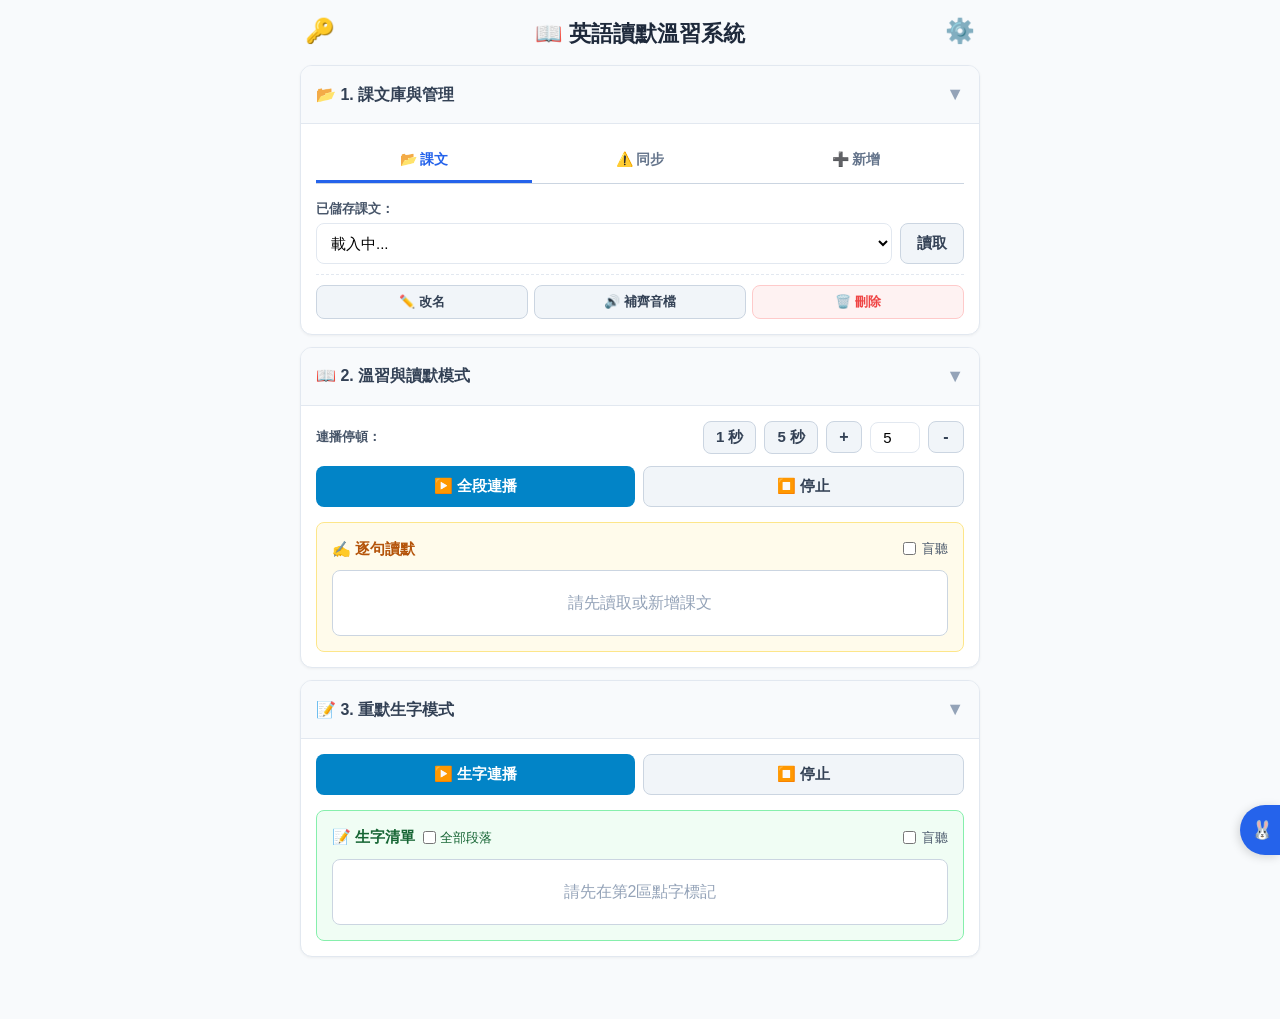
==== commit 513e9106: "Update index.html" ====
--- a/index.html
+++ b/index.html
@@ -4,44 +4,185 @@
   <base target="_top">
   <meta charset="UTF-8">
   <meta name="viewport" content="width=device-width, initial-scale=1.0, maximum-scale=1.0, user-scalable=no">
-  <meta name="apple-mobile-web-app-capable" content="yes">
-  <meta name="apple-mobile-web-app-status-bar-style" content="black-translucent">
-  <title>英語讀默</title>
-  <!-- 引入外部獨立樣式檔 style.css -->
-  <link rel="stylesheet" href="style.css">
-  <!-- 引入外部獨立設定檔 config.js -->
+  <title>英語讀默溫習系統</title>
+  <!-- 引入外部設定檔 config.js -->
   <script src="config.js"></script>
+  <style>
+    :root { --primary: #2563eb; --primary-hover: #1d4ed8; --bg: #f8fafc; --card-bg: #ffffff; --border: #e2e8f0; }
+    * { box-sizing: border-box; margin: 0; padding: 0; }
+    body { font-family: -apple-system, sans-serif; background: var(--bg); color: #1e293b; padding: 12px; padding-bottom: 50px; line-height: 1.5; font-size: 16px; }
+    .container { max-width: 680px; margin: 0 auto; position: relative; }
+
+    header { text-align: center; margin-bottom: 15px; position: relative; padding-top: 5px; }
+    .settings-btn { position: absolute; right: 0; top: 0; background: none; border: none; font-size: 24px; color: #475569; width: auto; padding: 5px; margin: 0; transition: 0.2s; cursor: pointer; }
+    .settings-btn:hover { transform: rotate(45deg); }
+    .key-btn { position: absolute; left: 0; top: 0; background: none; border: none; font-size: 24px; color: #475569; width: auto; padding: 5px; margin: 0; transition: 0.2s; cursor: pointer; }
+    .key-btn:hover { transform: scale(1.1); }
+
+    .card { background: var(--card-bg); border: 1px solid var(--border); border-radius: 12px; margin-bottom: 12px; box-shadow: 0 1px 3px rgba(0,0,0,0.05); overflow: hidden; }
+    .card-header { padding: 15px; background: #f8fafc; cursor: pointer; display: flex; justify-content: space-between; align-items: center; user-select: none; }
+    .card-header h2 { font-size: 16px; margin: 0; color: #334155; display: flex; align-items: center; gap: 6px; }
+    .card-toggle-icon { font-size: 18px; color: #94a3b8; transition: transform 0.3s; }
+    .card.collapsed .card-toggle-icon { transform: rotate(-90deg); }
+    .card-body { padding: 15px; border-top: 1px solid #e2e8f0; transition: 0.3s; }
+    .card.collapsed .card-body { display: none; }
+
+    label { font-size: 13px; font-weight: 600; color: #475569; display: block; margin: 10px 0 4px; }
+    select, input, textarea, button { width: 100%; font-size: 15px; border-radius: 8px; border: 1px solid var(--border); padding: 10px; }
+    select, input[type="file"], input[type="number"], input[type="text"] { background: #fff; }
+    textarea { resize: vertical; min-height: 150px; line-height: 1.5; }
+
+    button { background: var(--primary); color: #fff; border: none; font-weight: 600; cursor: pointer; margin-top: 10px; transition: 0.2s; }
+    button:hover { background: var(--primary-hover); }
+    button:disabled { background: #94a3b8; cursor: not-allowed; opacity: 0.7; }
+    .btn-secondary { background: #f1f5f9; color: #334155; border: 1px solid #cbd5e1; }
+    .btn-secondary:hover { background: #e2e8f0; }
+    .btn-action { background: #10b981; } .btn-action:hover { background: #059669; }
+    .btn-warning { background: #f59e0b; } .btn-warning:hover { background: #d97706; }
+    .btn-danger { background: #fef2f2; color: #ef4444; border: 1px solid #fecaca; }
+    .btn-danger:hover { background: #fee2e2; }
+    .row { display: flex; gap: 8px; } .col { flex: 1; }
+
+    /* 課文管理按鈕列 */
+    .manage-bar {
+      display: flex; gap: 6px; margin-top: 10px; padding-top: 10px; border-top: 1px dashed #e2e8f0;
+    }
+    .manage-bar button {
+      margin-top: 0; padding: 7px 6px; font-size: 13px; flex: 1;
+    }
+
+    .dictation-panel { background: #fffbeb; border: 1px solid #fde68a; padding: 15px; border-radius: 8px; margin-top: 15px; }
+
+    .sentence-row { display: flex; align-items: flex-start; gap: 8px; padding: 12px 6px; border-bottom: 1px solid #e2e8f0; position: relative; transition: background-color 0.3s; border-radius: 8px; }
+    .sentence-row:last-child { border-bottom: none; }
+
+    .row-index { font-weight: 600; color: #94a3b8; min-width: 24px; text-align: right; font-size: 14px; margin-top: 6px; display: inline-block; }
+
+    .btn-play-line { width: auto; margin: 0; padding: 6px 14px; background: #10b981; border-radius: 20px; font-size: 13px; flex-shrink: 0; margin-top: 2px; transition: 0.3s; }
+    .btn-play-line:hover { background: #059669; }
+    .btn-fallback { background: #f59e0b; }
+    .btn-fallback:hover { background: #d97706; }
+
+    .sentence-text { font-size: 17px; color: #1e293b; flex: 1; line-height: 1.5; padding-top: 4px; transition: color 0.3s, background-color 0.3s; }
+    .clickable-word { cursor: pointer; border-bottom: 1px dashed transparent; padding: 0 1px; }
+    .word-mistake { color: #dc2626 !important; font-weight: bold; border-bottom: 2px solid #dc2626; }
+
+    .text-hidden .sentence-text { color: transparent !important; background-color: #cbd5e1; border-radius: 6px; cursor: pointer; }
+    .text-hidden .clickable-word { color: transparent !important; }
+    .text-hidden .word-mistake { background-color: #fca5a5; }
+    .text-hidden .sentence-text.manual-reveal { color: #1e293b !important; background-color: transparent !important; }
+    .text-hidden .sentence-text.manual-reveal .clickable-word { color: inherit !important; }
+    .text-hidden .sentence-text.manual-reveal .word-mistake { color: #dc2626 !important; background-color: transparent !important; border-bottom: 2px solid #dc2626 !important; }
+
+    @keyframes flash-yellow { 0% { background-color: transparent; } 50% { background-color: #fef08a; } 100% { background-color: transparent; } }
+    .playing-highlight { animation: flash-yellow 1.5s infinite ease-in-out; border-bottom-color: transparent !important; }
+    .last-played-highlight { background-color: #fef9c3; border-bottom-color: transparent !important; }
+
+    .floating-wrapper { position: fixed; right: 0; z-index: 9999; display: flex; align-items: center; transition: transform 0.3s ease-in-out, bottom 0.3s ease-in-out; }
+    .floating-wrapper.collapsed { transform: translateX(calc(100% - 40px)); }
+    .floating-toggle-btn { width: 40px; height: 50px; color: white; border-radius: 25px 0 0 25px; display: flex; justify-content: center; align-items: center; box-shadow: -2px 2px 10px rgba(0,0,0,0.15); cursor: pointer; font-size: 18px; padding-left: 4px; font-weight: bold; transition: background-color 0.3s; }
+    .floating-bar-content { background: rgba(255, 255, 255, 0.95); border: 1px solid #cbd5e1; border-right: none; border-radius: 30px 0 0 30px; padding: 8px 12px 8px 16px; display: flex; align-items: center; gap: 8px; box-shadow: -2px 4px 15px rgba(0,0,0,0.15); backdrop-filter: blur(5px); cursor: pointer; transition: border-color 0.3s, box-shadow 0.3s; }
+    .floating-wrapper.collapsed .floating-bar-content { display: none; }
+    .floating-wrapper:not(.collapsed) .floating-toggle-btn { display: none; }
+    .floating-bar-content button { margin: 0; width: 40px; height: 40px; border-radius: 50%; font-size: 18px; padding: 0; display: flex; justify-content: center; align-items: center; }
+
+    .speed-wrapper { bottom: 45px; }
+    .download-wrapper { bottom: 105px; }
+    .pause-wrapper { bottom: 165px; }
+
+    .speed-toggle-btn { background: #2563eb; }
+    .speed-val-display { font-weight: bold; font-size: 16px; color: #1e293b; min-width: 46px; text-align: left; user-select: none; margin-right: 4px; }
+    .speed-label-text { font-size: 13px; color: #64748b; font-weight: bold; user-select: none; }
+
+    .download-toggle-btn { background: #f59e0b; }
+    .download-val-display { font-weight: bold; font-size: 13px; color: #d97706; min-width: 145px; text-align: left; user-select: none; margin-right: 4px; }
+    .download-bar-content { border-color: #f59e0b; box-shadow: -2px 4px 15px rgba(245, 158, 11, 0.25); }
+
+    .pause-toggle-btn { background: #10b981; }
+
+    @keyframes hourglass-spin {
+      0% { transform: rotate(0deg); }
+      50% { transform: rotate(180deg); }
+      100% { transform: rotate(360deg); }
+    }
+    .hourglass-spin { animation: hourglass-spin 1.5s infinite ease-in-out; display: inline-block; }
+
+    .modal-overlay { display: none; position: fixed; top: 0; left: 0; width: 100%; height: 100%; background: rgba(0,0,0,0.5); z-index: 10000; align-items: center; justify-content: center; backdrop-filter: blur(2px); }
+    .modal-content { background: #fff; padding: 20px; border-radius: 12px; width: 90%; max-width: 420px; max-height: 90vh; overflow-y: auto; box-shadow: 0 10px 25px rgba(0,0,0,0.2); }
+
+    /* API Key 視窗內的容量明細摺疊列與清單樣式 */
+    .storage-trigger-bar {
+      margin-top: 14px; background: #eff6ff; border: 1px solid #bfdbfe; color: #1e40af;
+      padding: 8px 12px; border-radius: 8px; font-size: 12px; font-weight: 600;
+      display: flex; justify-content: space-between; align-items: center; cursor: pointer; user-select: none;
+    }
+    .storage-section-title { font-weight: 700; color: #475569; margin: 8px 0 4px; font-size: 12px; }
+    .storage-list { background: #f8fafc; border: 1px solid #e2e8f0; border-radius: 8px; padding: 4px 10px; }
+    .storage-row { display: flex; justify-content: space-between; align-items: center; padding: 5px 0; border-bottom: 1px dashed #e2e8f0; font-size: 12px; gap: 8px; }
+    .storage-row:last-child { border-bottom: none; }
+
+    .toast-message {
+      visibility: hidden; min-width: 260px; max-width: 92%; background-color: #333; color: #fff; text-align: left;
+      border-radius: 8px; padding: 14px 16px; position: fixed; z-index: 100000; left: 50%; bottom: 30px;
+      transform: translateX(-50%); font-size: 14px; display: flex; justify-content: space-between; align-items: center;
+      box-shadow: 0 4px 12px rgba(0,0,0,0.25); opacity: 0; transition: opacity 0.3s, bottom 0.3s; word-break: break-word;
+    }
+    .toast-message.show { visibility: visible; opacity: 1; bottom: 50px; }
+    .toast-message.alert { background-color: #dc2626; }
+    .toast-close { cursor: pointer; font-weight: bold; margin-left: 12px; padding: 4px 8px; background: rgba(255,255,255,0.2); border-radius: 4px; flex-shrink: 0; }
+
+    .tab-header { display: flex; border-bottom: 1px solid #cbd5e1; margin-bottom: 15px; }
+    .tab-btn { flex: 1; text-align: center; padding: 10px 4px; cursor: pointer; font-weight: bold; color: #64748b; border-bottom: 3px solid transparent; transition: 0.3s; position: relative; font-size: 14px; }
+    .tab-btn.active { color: #2563eb; border-bottom: 3px solid #2563eb; }
+
+    .badge-alert {
+      display: none; background: #ef4444; color: #fff; font-size: 11px; font-weight: bold;
+      padding: 2px 6px; border-radius: 999px; margin-left: 4px; vertical-align: middle;
+      box-shadow: 0 2px 6px rgba(239, 68, 68, 0.4);
+    }
+    .sync-stat-box { flex: 1; background: #f8fafc; border: 1px solid #e2e8f0; border-radius: 10px; padding: 12px; text-align: center; }
+    .sync-stat-num { font-size: 22px; font-weight: 800; margin: 4px 0; }
+    .sync-error-box {
+      display: none; margin-top: 12px; padding: 10px 12px; border-radius: 8px;
+      background: #fef2f2; border: 1px solid #fecaca; color: #dc2626; font-size: 12px;
+      line-height: 1.5; word-break: break-all;
+    }
+  </style>
 </head>
 <body>
 
 <div class="container">
   <header>
     <button class="key-btn" onclick="openKeyModal()">🔑</button>
-    <h1 style="font-size:22px; margin-bottom:4px;" onclick="safeBack()">📖 英語讀默</h1>
+    <h1 style="font-size:22px; margin-bottom:4px;">📖 英語讀默溫習系統</h1>
     <button class="settings-btn" onclick="document.getElementById('settingsModal').style.display='flex'">⚙️</button>
   </header>
 
   <div class="card" id="card1">
     <div class="card-header" onclick="toggleCard('card1')">
-      <h2>📂 1. 課文庫與匯入</h2>
+      <h2>📂 1. 課文庫與管理</h2>
       <span class="card-toggle-icon">▼</span>
     </div>
     <div class="card-body">
       <div class="tab-header">
-        <div id="tabLoad" class="tab-btn active" onclick="switchTab('load')">📂 讀取</div>
+        <div id="tabLoad" class="tab-btn active" onclick="switchTab('load')">📂 課文</div>
         <div id="tabSync" class="tab-btn" onclick="switchTab('sync')">
           <span id="tabSyncIcon" class="hourglass-spin">⏳</span> 同步<span id="tabSyncBadge" class="badge-alert">0</span>
         </div>
         <div id="tabNew" class="tab-btn" onclick="switchTab('new')">➕ 新增</div>
       </div>
 
-      <!-- 1. 讀取分頁 -->
+      <!-- 1. 課文與管理分頁 -->
       <div id="panelLoad">
         <label style="margin-top:0;">已儲存課文：</label>
         <div class="row">
-          <select id="cloudSaveSelect" class="col"><option value="">載入中...</option></select>
-          <button class="btn-secondary" style="width:auto; margin:0;" onclick="loadSelectedSave()">讀取</button>
-          <button class="btn-danger" style="width:auto; margin:0;" onclick="deleteSelectedSave()">刪除</button>
+          <select id="cloudSaveSelect" class="col" onchange="updateManageButtonsState()"><option value="">載入中...</option></select>
+          <button id="btnLoadLesson" class="btn-secondary" style="width:auto; margin:0; padding:0 16px;" onclick="loadSelectedSave()">讀取</button>
+        </div>
+        <div class="manage-bar">
+          <button id="btnRenameLesson" class="btn-secondary" onclick="renameSelectedSave()">✏️ 改名</button>
+          <button id="btnSyncLessonAudio" class="btn-secondary" onclick="syncSelectedLessonAudio()">🔊 補齊音檔</button>
+          <button id="btnDeleteLesson" class="btn-danger" onclick="deleteSelectedSave()">🗑️ 刪除</button>
         </div>
       </div>
 
@@ -54,9 +195,9 @@
 
         <div class="row" style="margin-bottom:12px;">
           <div class="sync-stat-box" style="border-color:#fde68a; background:#fffbeb;">
-            <div style="font-size:12px; color:#b45309; font-weight:bold;">📦 待同步至 GitHub</div>
+            <div style="font-size:12px; color:#b45309; font-weight:bold;">📦 待同步課文變更</div>
             <div id="unsyncedCountNum" class="sync-stat-num" style="color:#d97706;">-</div>
-            <div style="font-size:11px; color:#92400e;">未上載之音檔與課文變更</div>
+            <div style="font-size:11px; color:#92400e;">尚未寫入 GitHub lessons.json</div>
           </div>
         </div>
 
@@ -65,11 +206,14 @@
         <div id="syncErrorBox" class="sync-error-box"></div>
       </div>
 
-      <!-- 3. 新增分頁 -->
+      <!-- 3. 新增分頁 (單一 Textarea + 複製 Prompt 去 Gemini App) -->
       <div id="panelNew" style="display:none;">
-        <div style="background:#f1f5f9; padding:10px; border-radius:8px; margin-bottom:15px;">
-          <label style="margin-top:0;">🔍 OCR 圖片提取：</label>
-          <select id="modelSelect" style="margin-bottom:8px;"><option value="">載入中...</option></select>
+        <div style="background:#f1f5f9; padding:10px; border-radius:8px; margin-bottom:12px;">
+          <div style="display:flex; justify-content:space-between; align-items:center; margin-bottom:6px;">
+            <label style="margin:0;">🔍 圖片辨識 (Gemini API / App)：</label>
+            <button class="btn-secondary" style="width:auto; margin:0; padding:4px 10px; font-size:12px;" onclick="copyOcrPrompt()">📋 複製 Prompt</button>
+          </div>
+          <select id="modelSelect" onchange="handleModelChange()" style="margin-bottom:8px;"></select>
           <div class="row">
             <input type="file" id="imageUpload" accept="image/*" class="col" style="padding:6px; font-size:13px;">
             <button id="ocrBtn" onclick="runOcr()" style="width:auto; margin:0; padding:6px 12px; font-size:14px;">提取</button>
@@ -77,14 +221,11 @@
           <div id="ocrStatus" style="font-size: 12px; color: #2563eb; margin-top: 4px;"></div>
         </div>
         
-        <label>課文標題：</label>
-        <input type="text" id="saveTitle" placeholder="例如：Chapter 1">
-        
-        <label>課文內容 (空行分段)：</label>
-        <textarea id="textContent" placeholder="請貼上或辨識課文..."></textarea>
+        <label style="margin-top:0;">課文內容 (首行 TITLE: 標題，空行分段)：</label>
+        <textarea id="newLessonInput" placeholder="TITLE: Chapter 1&#10;&#10;Today is Sunday comma we go to the park full stop"></textarea>
         
         <div class="row" style="margin-top:8px;">
-          <button class="btn-warning col" id="mainActionBtn" onclick="breakdownTextAndDownload()">📝 儲存並下載</button>
+          <button class="btn-warning col" onclick="breakdownTextAndDownload()">📝 儲存並下載</button>
           <button class="btn-secondary" style="width:auto;" onclick="clearNewForm()">清空</button>
         </div>
       </div>
@@ -97,7 +238,6 @@
       <span class="card-toggle-icon">▼</span>
     </div>
     <div class="card-body">
-      
       <div class="row" style="margin-bottom: 12px; align-items:center;">
         <label style="margin:0; width:auto; flex:1;">連播停頓：</label>
         <button class="btn-secondary" style="margin:0; width:auto; padding:6px 12px;" onclick="document.getElementById('pauseContinuous').value=1">1 秒</button>
@@ -163,12 +303,6 @@
       </div>
     </div>
   </div>
-
-  <div class="card" style="text-align: center; border:none; box-shadow:none; background:transparent;">
-    <h2 style="font-size:14px; color:#64748b;">📱 手機掃描</h2>
-    <img id="qrImg" width="150" height="150" src="" style="margin-top:5px; border-radius:8px; display:none;">
-    <div id="urlText" style="font-size:12px; color:#64748b; margin-top:8px; word-break:break-all; display:none;"></div>
-  </div>
 </div>
 
 <!-- API Key 設定與容量明細視窗 -->
@@ -183,10 +317,6 @@
     <label>Google Cloud TTS Key：</label>
     <div id="gcpTtsKeyStatus" style="font-size:13px; color:#10b981; font-weight:bold; margin-bottom:5px; display:none; cursor:pointer;">✅ 已設定 (點擊修改)</div>
     <input type="text" id="gcpTtsKeyInput" placeholder="AIzaSy..." style="margin-bottom:10px; display:none;">
-    
-    <label>Microsoft Azure TTS Key：</label>
-    <div id="azureTtsKeyStatus" style="font-size:13px; color:#10b981; font-weight:bold; margin-bottom:5px; display:none; cursor:pointer;">✅ 已設定 (點擊修改)</div>
-    <input type="text" id="azureTtsKeyInput" placeholder="輸入 Azure Key" style="margin-bottom:10px; display:none;">
 
     <label>GitHub Token (需 repo 權限)：</label>
     <div id="ghTokenStatus" style="font-size:13px; color:#10b981; font-weight:bold; margin-bottom:5px; display:none; cursor:pointer;">✅ 已設定 (點擊修改)</div>
@@ -211,23 +341,11 @@
   <span class="toast-close" onclick="hideToast()">關閉</span>
 </div>
 
+<!-- 發音設定視窗 (選項由 config.js 動態載入) -->
 <div id="settingsModal" class="modal-overlay" onclick="if(event.target===this)this.style.display='none'">
   <div class="modal-content">
-    <h3 style="margin-top:0; margin-bottom:10px; color:#334155;">⚙️ 發音設定</h3>
-    <select id="googleVoiceSelect" onchange="handleVoiceChange()">
-      <optgroup label="🇭🇰 港澳口音 (Azure Neural)">
-        <option value="en-HK-YanNeural,en-HK">港式女聲 (YanNeural)</option>
-        <option value="en-HK-SamNeural,en-HK">港式男聲 (SamNeural)</option>
-      </optgroup>
-      <optgroup label="🇺🇸 美式發音 (Chirp 3 HD)">
-        <option value="en-US-Chirp3-HD-Aoede,en-US">美式女聲 (Aoede)</option>
-        <option value="en-US-Chirp3-HD-Charon,en-US">美式男聲 (Charon)</option>
-        <option value="en-US-Chirp3-HD-Fenrir,en-US">美式男聲 (Fenrir)</option>
-        <option value="en-US-Chirp3-HD-Kore,en-US">美式女聲 (Kore)</option>
-        <option value="en-US-Chirp3-HD-Puck,en-US">美式男聲 (Puck)</option>
-        <option value="en-US-Chirp3-HD-Zeus,en-US">美式男聲 (Zeus)</option>
-      </optgroup>
-    </select>
+    <h3 style="margin-top:0; margin-bottom:10px; color:#334155;">⚙️ Google 發音設定</h3>
+    <select id="googleVoiceSelect" onchange="handleVoiceChange()"></select>
     <button class="btn-secondary" onclick="document.getElementById('settingsModal').style.display='none'" style="margin-top:16px;">關閉</button>
   </div>
 </div>
@@ -262,6 +380,25 @@
   function getCfgRepo() { return (APP_CFG.GITHUB_REPO || "").trim(); }
   function getCfgBranch() { return (APP_CFG.GITHUB_BRANCH || "main").trim(); }
   function getCurrentVoiceName() { return document.getElementById('googleVoiceSelect').value.split(',')[0]; }
+
+  var OCR_PROMPT_TEXT = [
+    "Extract all English text from this image accurately for a Hong Kong / Macau primary school dictation.",
+    "Rules:",
+    "1. Identify the main title of the passage and put it on the very first line as:",
+    "TITLE: [Title Here]",
+    "2. Group the body text into logical paragraphs separated by a single blank line. Ignore original line wraps.",
+    "3. Convert punctuation marks into spoken English words (with spaces around them) so a TTS engine will read them aloud:",
+    '   - "," -> comma',
+    '   - "." (at the end of a sentence) -> full stop',
+    '   - "?" -> question mark',
+    '   - "!" -> exclamation mark',
+    '   - ":" (not time) -> colon',
+    '   - ";" -> semicolon',
+    '   - Opening \'"\' -> open quotation mark',
+    '   - Closing \'"\' -> close quotation mark',
+    "4. Keep apostrophes inside contractions/possessives (e.g., don't, Tim's), hyphens in compound words, times (e.g., 7:30), and title abbreviations (e.g., Mr., Mrs., Dr.) as normal symbols without expanding them.",
+    "5. Output pure plain text only, without any markdown formatting or explanations."
+  ].join("\n");
 
   (function setupGasBridge() {
     if (typeof google === 'undefined' || !google.script || !google.script.run) {
@@ -309,6 +446,7 @@
 
   var currentSaveId = "";
   var currentLessonTitle = "";
+  var currentLessonAudioDir = "";
   var currentLessonText = "";
   var currentLessonVoices = [];
   var currentLessonDate = 0;
@@ -319,18 +457,15 @@
   var latestStorageDetails = null;
   var currentUnsyncedCount = 0;
 
-  var modelsLoaded = false;
-  var modelsLoading = false;
-
-  // 音檔播放狀態表：audioStateMap[voiceKey][text] = { source: 'github' | 'drive' | 'api', url: '...', fileId: '...', base64: '...' }
+  // 音檔狀態表：audioStateMap[voiceKey][text] = { source: 'github' | 'api', url: '...', base64: '...' }
   var audioStateMap = {};
   
-  var sentenceFetchQueue = []; 
-  var wordFetchQueue = []; 
-  var totalFetchSents = 0;
-  var totalFetchWords = 0;
+  var pendingTtsQueue = []; 
+  var totalTtsItems = 0;
+  var completedTtsItems = 0;
   var isDownloading = false; 
   var isDownloadPaused = false;
+  var TTS_BATCH_SIZE = 8; // 每次平行併發生成 8 句
 
   var isContinuousPlaying = false;
   var continuousIndex = 0;
@@ -368,19 +503,55 @@
   });
 
   window.addEventListener('DOMContentLoaded', function() {
-    try { localStorage.removeItem('dictation_audio_cache'); } catch(e) {}
+    initConfigDropdowns();
     initNativeVoices(); 
     updateGlobalSpeedDisplay();
-    loadAppUrlAndQr();
-
-    // 步驟 1：0.1 秒極速直接從 GitHub 讀取 lessons.json
+
+    // 1. 0.1 秒極速直接從 GitHub 讀取 lessons.json
     loadLessonsFromGitHubFast();
 
-    // 步驟 2：向 GAS 發送單一整合請求 (合併未同步暫存課文 + 檢查同步狀態)，完成後才載入 Gemini 模型
+    // 2. 向 GAS 發送單一整合啟動請求
     initFromGasBackend();
   });
 
-  // 0.1 秒極速直讀 GitHub lessons.json (若有最新 Commit SHA 則優先用 SHA 網址破除 CDN 快取)
+  // 從 config.js 初始化 Gemini 模型與 Google TTS 語音選單
+  function initConfigDropdowns() {
+    var modelSel = document.getElementById('modelSelect');
+    var models = APP_CFG.GEMINI_MODELS || [{ id: "gemini-2.5-flash", name: "Gemini 2.5 Flash" }];
+    var savedModel = "";
+    try { savedModel = localStorage.getItem('dictation_selected_model') || ""; } catch (e) {}
+    var targetModel = savedModel || APP_CFG.DEFAULT_GEMINI_MODEL || models[0].id;
+
+    modelSel.innerHTML = '';
+    models.forEach(function(m) {
+      var opt = document.createElement('option');
+      opt.value = m.id;
+      opt.textContent = m.name || m.id;
+      if (m.id === targetModel) opt.selected = true;
+      modelSel.appendChild(opt);
+    });
+
+    var voiceSel = document.getElementById('googleVoiceSelect');
+    var voices = APP_CFG.TTS_VOICES || [{ value: "en-US-Chirp3-HD-Fenrir,en-US", label: "美式男聲 - Fenrir" }];
+    var savedVoice = "";
+    try { savedVoice = localStorage.getItem('dictation_selected_voice') || ""; } catch (e) {}
+    var targetVoice = savedVoice || APP_CFG.DEFAULT_TTS_VOICE || voices[0].value;
+
+    voiceSel.innerHTML = '';
+    voices.forEach(function(v) {
+      var opt = document.createElement('option');
+      opt.value = v.value;
+      opt.textContent = v.label;
+      if (v.value === targetVoice) opt.selected = true;
+      voiceSel.appendChild(opt);
+    });
+  }
+
+  function handleModelChange() {
+    var val = document.getElementById('modelSelect').value;
+    try { localStorage.setItem('dictation_selected_model', val); } catch (e) {}
+  }
+
   function loadLessonsFromGitHubFast() {
     var repo = getCfgRepo();
     var branch = getCfgBranch();
@@ -407,7 +578,6 @@
       .catch(function() {});
   }
 
-  // 單一開機 GAS 請求：完成後才在背景啟動 loadModels()
   function initFromGasBackend() {
     setSyncTabIcon('loading');
     google.script.run
@@ -427,14 +597,11 @@
             updateSyncStatusUI(res.syncStatus);
           }
         }
-        // 完成所有開機 GAS 請求後，才在背景載入 Gemini 模型
-        loadModels();
       })
       .withFailureHandler(function() {
         setSyncTabIcon('error');
-        loadModels();
       })
-      .getInitData(getCfgRepo(), getCfgBranch(), getCurrentVoiceName());
+      .getInitData(getCfgRepo(), getCfgBranch());
   }
 
   function renderLessonSelectDropdown() {
@@ -458,6 +625,15 @@
         sel.appendChild(opt);
       });
     }
+    updateManageButtonsState();
+  }
+
+  function updateManageButtonsState() {
+    var hasSelection = !!document.getElementById('cloudSaveSelect').value;
+    document.getElementById('btnLoadLesson').disabled = !hasSelection;
+    document.getElementById('btnRenameLesson').disabled = !hasSelection;
+    document.getElementById('btnSyncLessonAudio').disabled = !hasSelection;
+    document.getElementById('btnDeleteLesson').disabled = !hasSelection;
   }
 
   // ==========================================
@@ -498,7 +674,6 @@
     var d = latestStorageDetails;
     var html = [];
 
-    // 1. 4 條 API Key
     html.push('<div class="storage-section-title">🔑 金鑰設定 (' + d.keysTotalKB + ' KB / ' + d.keysTotalPercent + '%)</div>');
     html.push('<div class="storage-list">');
     if (d.keyItems.length === 0) {
@@ -510,7 +685,6 @@
     }
     html.push('</div>');
 
-    // 2. 待同步課文暫存 (同步上 GitHub 後會自動歸零)
     if (d.lessonItems && d.lessonItems.length > 0) {
       html.push('<div class="storage-section-title">📖 待同步課文暫存 (' + d.lessonsTotalKB + ' KB / ' + d.lessonsTotalPercent + '%)</div>');
       html.push('<div class="storage-list">');
@@ -520,7 +694,6 @@
       html.push('</div>');
     }
 
-    // 3. 其他未知/殘留項目 (如舊 GITHUB_REPO / GITHUB_BRANCH)
     if (d.otherItems && d.otherItems.length > 0) {
       html.push('<div class="storage-section-title" style="color:#dc2626;">⚠️ 其他殘留項目 (' + d.othersTotalKB + ' KB / ' + d.othersTotalPercent + '%)</div>');
       html.push('<div class="storage-list">');
@@ -574,10 +747,10 @@
     }
   }
 
-  function checkGitHubSyncStatus(forceRescan) {
+  function checkGitHubSyncStatus(forceToast) {
     setSyncTabIcon('loading');
     document.getElementById('syncRepoLabel').textContent = '檢查中...';
-    if (forceRescan) {
+    if (forceToast) {
       showSyncError(null);
       showToast('🔍 檢查中...');
     }
@@ -587,13 +760,13 @@
           try { localStorage.setItem('dictation_gh_sha_' + getCfgRepo(), res.latestCommitSha); } catch (e) {}
         }
         updateSyncStatusUI(res);
-        if (forceRescan && res && !res.error) showToast('✅ 檢查完成');
+        if (forceToast && res && !res.error) showToast('✅ 檢查完成');
       })
       .withFailureHandler(function(err) {
         setSyncTabIcon('error');
-        if (forceRescan) showSyncError(err);
+        if (forceToast) showSyncError(err);
       })
-      .checkSyncStatus(getCfgRepo(), getCfgBranch(), getCurrentVoiceName(), !!forceRescan);
+      .checkSyncStatus(getCfgRepo(), getCfgBranch());
   }
 
   function setUnsyncedCounterUI(count) {
@@ -650,13 +823,13 @@
     btn.textContent = "同步中";
     setSyncTabIcon('loading');
     showSyncError(null);
-    showToast("☁️ 同步中...");
+    showToast("☁️ 同步課文資料中...");
 
     google.script.run
       .withSuccessHandler(function(res) {
+        btn.textContent = "☁️ 同步";
         if (!res || !res.success) {
           btn.disabled = false;
-          btn.textContent = "☁️ 同步";
           setSyncTabIcon('error');
           var errMsg = res ? res.error : "未知錯誤";
           showSyncError(errMsg);
@@ -665,24 +838,10 @@
         if (res.latestCommitSha) {
           try { localStorage.setItem('dictation_gh_sha_' + getCfgRepo(), res.latestCommitSha); } catch (e) {}
         }
-        if (res.storageDetails) {
-          updateStorageDetailsUI(res.storageDetails);
-        }
+        if (res.storageDetails) updateStorageDetailsUI(res.storageDetails);
         if (res.status) updateSyncStatusUI(res.status);
-        
-        if (res.remainingCount > 0) {
-          btn.disabled = true;
-          btn.textContent = "同步中";
-          setSyncTabIcon('loading');
-          showToast("已同步 " + res.syncedCount + " 項，剩餘 " + res.remainingCount + " 項...");
-          setTimeout(function() {
-            runGitHubSync();
-          }, 2000);
-        } else {
-          dirtyLessonIds = {};
-          btn.textContent = "☁️ 同步";
-          showToast("🎉 同步完成！");
-        }
+        dirtyLessonIds = {};
+        showToast("🎉 課文已同步至 GitHub！");
       })
       .withFailureHandler(function(err) {
         btn.disabled = false;
@@ -691,11 +850,11 @@
         showSyncError(err);
         showToast("連線錯誤：" + err, true);
       })
-      .syncDriveToGitHub(getCfgRepo(), getCfgBranch(), getCurrentVoiceName());
+      .syncLessonsToGitHub(getCfgRepo(), getCfgBranch());
   }
 
   // ==========================================
-  // 金鑰與設定管理
+  // 金鑰管理 (已移除 Azure Key)
   // ==========================================
   function openKeyModal() {
     google.script.run.withSuccessHandler(function(status) {
@@ -710,11 +869,6 @@
       var gpInput = document.getElementById('gcpTtsKeyInput');
       if (status.gcpTtsSet) { gpStatus.style.display = 'block'; gpInput.style.display = 'none'; }
       else { gpStatus.style.display = 'none'; gpInput.style.display = 'block'; }
-      
-      var azStatus = document.getElementById('azureTtsKeyStatus');
-      var azInput = document.getElementById('azureTtsKeyInput');
-      if (status.azureTtsSet) { azStatus.style.display = 'block'; azInput.style.display = 'none'; }
-      else { azStatus.style.display = 'none'; azInput.style.display = 'block'; }
 
       var ghStatus = document.getElementById('ghTokenStatus');
       var ghInput = document.getElementById('ghTokenInput');
@@ -723,14 +877,12 @@
       
       gmStatus.onclick = function() { gmStatus.style.display='none'; gmInput.style.display='block'; gmInput.focus(); };
       gpStatus.onclick = function() { gpStatus.style.display='none'; gpInput.style.display='block'; gpInput.focus(); };
-      azStatus.onclick = function() { azStatus.style.display='none'; azInput.style.display='block'; azInput.focus(); };
       ghStatus.onclick = function() { ghStatus.style.display='none'; ghInput.style.display='block'; ghInput.focus(); };
       
       document.getElementById('keyModal').style.display = 'flex';
     }).withFailureHandler(function() {
       document.getElementById('geminiKeyInput').style.display = 'block';
       document.getElementById('gcpTtsKeyInput').style.display = 'block';
-      document.getElementById('azureTtsKeyInput').style.display = 'block';
       document.getElementById('ghTokenInput').style.display = 'block';
       document.getElementById('keyModal').style.display = 'flex';
     }).getApiKeysStatus();
@@ -739,21 +891,18 @@
   function saveKeys() {
     var gKey = document.getElementById('geminiKeyInput').value.replace(/[\s"']/g, '');
     var gcpKey = document.getElementById('gcpTtsKeyInput').value.replace(/[\s"']/g, '');
-    var azKey = document.getElementById('azureTtsKeyInput').value.replace(/[\s"']/g, '');
     var ghToken = document.getElementById('ghTokenInput').value.replace(/[\s"']/g, '');
     
     if (gKey && ((!gKey.startsWith('AIzaSy') && !gKey.startsWith('AQ.')) || gKey.length < 35)) return showToast('Gemini Key 格式錯誤', true);
     if (gcpKey && (!gcpKey.startsWith('AIzaSy') || gcpKey.length < 35)) return showToast('Google TTS Key 格式錯誤', true);
-    if (azKey && azKey.length < 20) return showToast('Azure TTS Key 格式錯誤', true);
     
     document.getElementById('keyModal').style.display = 'none';
     showToast('儲存中...');
     google.script.run.withSuccessHandler(function(status) {
       if (status && status.storageDetails) updateStorageDetailsUI(status.storageDetails);
       showToast('🔑 已儲存');
-      if (gKey) { modelsLoaded = false; loadModels(); }
       checkGitHubSyncStatus(false);
-    }).saveApiKeys(gKey, gcpKey, azKey, ghToken);
+    }).saveApiKeys(gKey, gcpKey, ghToken);
   }
 
   function switchTab(tabId) {
@@ -770,11 +919,6 @@
         document.getElementById(panels[t]).style.display = 'none';
       }
     });
-
-    // 點擊「➕ 新增」時若尚未載入 Gemini 模型則觸發載入 (已載入過則不會重複載入)
-    if (tabId === 'new') {
-      loadModels();
-    }
   }
 
   function showToast(message, isAlert) {
@@ -899,9 +1043,9 @@
   }
 
   // ==========================================
-  // 課文讀取、新增、標記生字與刪除 (無需塞入新增 inputbox)
+  // 課文管理：讀取、改名 (保留 audioDir)、補齊音檔、刪除
   // ==========================================
-  function loadSelectedSave() {
+  function loadSelectedSave(keepCardOpen) {
     var id = document.getElementById('cloudSaveSelect').value;
     if (!id) return showToast('請先選擇課文', true);
     var data = clientLessonsMap[id];
@@ -910,11 +1054,11 @@
     stopAudio();
     currentSaveId = data.id;
     currentLessonTitle = data.title || '未命名課文';
+    currentLessonAudioDir = data.audioDir || currentLessonTitle;
     currentLessonText = data.text || '';
     currentLessonVoices = data.voices ? data.voices.slice() : [];
     currentLessonDate = data.date || new Date().getTime();
 
-    // 深拷貝段落與生字陣列
     paragraphs = JSON.parse(JSON.stringify(data.paragraphs || []));
     paragraphMistakes = JSON.parse(JSON.stringify(data.mistakes || []));
     currentParaIndex = 0;
@@ -926,13 +1070,50 @@
     renderDictationList();
     renderMistakeList();
     checkAndDownloadAudio(); 
-    closeTopCards(); 
+    if (!keepCardOpen) closeTopCards(); 
     showToast('📂 已載入：' + currentLessonTitle);
+  }
+
+  function renameSelectedSave() {
+    var id = document.getElementById('cloudSaveSelect').value;
+    if (!id || !clientLessonsMap[id]) return showToast('請先選擇課文', true);
+    var target = clientLessonsMap[id];
+    var newTitle = prompt("請輸入新的課文標題（原音檔路徑自動保留，無需重新下載）：", target.title);
+    if (newTitle === null) return;
+    newTitle = newTitle.trim();
+    if (!newTitle || newTitle === target.title) return;
+
+    target.title = newTitle;
+    if (!target.audioDir) target.audioDir = newTitle;
+    if (currentSaveId === id) currentLessonTitle = newTitle;
+
+    renderLessonSelectDropdown();
+    if (!dirtyLessonIds[id]) {
+      dirtyLessonIds[id] = true;
+      incrementUnsyncedCounter();
+    }
+
+    google.script.run
+      .withSuccessHandler(function(res) {
+        if (res && res.storageDetails) updateStorageDetailsUI(res.storageDetails);
+        showToast('✏️ 已改名為「' + newTitle + '」');
+      })
+      .saveToCloud(target.id, target.title, target.audioDir, target.text, target.paragraphs, target.mistakes, getCurrentVoiceName(), target.voices, target.date);
+  }
+
+  function syncSelectedLessonAudio() {
+    var id = document.getElementById('cloudSaveSelect').value;
+    if (!id) return showToast('請先選擇課文', true);
+    loadSelectedSave(true);
+    showToast('🔊 正在檢查並補齊同步音檔...');
   }
 
   function deleteSelectedSave() {
     var id = document.getElementById('cloudSaveSelect').value;
-    if (!id) return;
+    if (!id || !clientLessonsMap[id]) return;
+    var title = clientLessonsMap[id].title || '此課文';
+    if (!confirm('確定要刪除「' + title + '」嗎？')) return;
+
     showToast('刪除中...');
     delete clientLessonsMap[id];
     renderLessonSelectDropdown();
@@ -940,6 +1121,7 @@
     if (currentSaveId === id) {
       currentSaveId = '';
       currentLessonTitle = '';
+      currentLessonAudioDir = '';
       currentLessonText = '';
       paragraphs = [];
       paragraphMistakes = [];
@@ -957,7 +1139,7 @@
     google.script.run
       .withSuccessHandler(function(res) {
         if (res && res.storageDetails) updateStorageDetailsUI(res.storageDetails);
-        showToast('🗑️ 已刪除 (請按同步更新至 GitHub)');
+        showToast('🗑️ 已刪除（請按同步更新至 GitHub）');
       })
       .deleteCloudSave(id);
   }
@@ -973,6 +1155,7 @@
     clientLessonsMap[currentSaveId] = {
       id: currentSaveId,
       title: currentLessonTitle,
+      audioDir: currentLessonAudioDir,
       text: currentLessonText,
       paragraphs: paragraphs,
       mistakes: paragraphMistakes,
@@ -981,7 +1164,6 @@
     };
     renderLessonSelectDropdown();
 
-    // 若該課文在本次修改前尚未標記為待同步，立即將待同步紅字 +1
     if (!dirtyLessonIds[currentSaveId]) {
       dirtyLessonIds[currentSaveId] = true;
       incrementUnsyncedCounter();
@@ -991,47 +1173,43 @@
       .withSuccessHandler(function(res) {
         if (res && res.storageDetails) updateStorageDetailsUI(res.storageDetails);
       })
-      .saveToCloud(currentSaveId, currentLessonTitle, currentLessonText, paragraphs, paragraphMistakes, vName, currentLessonVoices, currentLessonDate);
+      .saveToCloud(currentSaveId, currentLessonTitle, currentLessonAudioDir, currentLessonText, paragraphs, paragraphMistakes, vName, currentLessonVoices, currentLessonDate);
+  }
+
+  // ==========================================
+  // 新增課文、複製 Prompt 與標點符號分句
+  // ==========================================
+  function copyOcrPrompt() {
+    if (navigator.clipboard && navigator.clipboard.writeText) {
+      navigator.clipboard.writeText(OCR_PROMPT_TEXT).then(function() {
+        showToast('📋 已複製 Prompt，請貼到 Gemini App！');
+      }).catch(function() {
+        fallbackCopyPrompt();
+      });
+    } else {
+      fallbackCopyPrompt();
+    }
+  }
+
+  function fallbackCopyPrompt() {
+    var ta = document.createElement('textarea');
+    ta.value = OCR_PROMPT_TEXT;
+    document.body.appendChild(ta);
+    ta.select();
+    document.execCommand('copy');
+    document.body.removeChild(ta);
+    showToast('📋 已複製 Prompt，請貼到 Gemini App！');
   }
 
   function clearNewForm() {
-    document.getElementById('saveTitle').value = '';
-    document.getElementById('textContent').value = '';
+    document.getElementById('newLessonInput').value = '';
     document.getElementById('ocrStatus').textContent = '';
-  }
-
-  // 載入 Gemini 模型 (已載入或載入中則不重複請求)
-  function loadModels() {
-    if (modelsLoaded || modelsLoading) return;
-    modelsLoading = true;
-    var sel = document.getElementById('modelSelect');
-    google.script.run
-      .withSuccessHandler(function(res) {
-        modelsLoading = false;
-        sel.innerHTML = '';
-        if(res && res.success && res.models && res.models.length > 0) {
-          modelsLoaded = true;
-          res.models.forEach(function(m, i) {
-            var opt = document.createElement('option');
-            opt.value = m.id; opt.textContent = m.displayName;
-            if(i===0) opt.selected = true;
-            sel.appendChild(opt);
-          });
-        } else {
-          var errorMsg = (res && res.error) ? res.error : "請檢查 Key";
-          sel.innerHTML = '<option value="">⚠️ 載入失敗 (' + errorMsg + ')</option>';
-        }
-      })
-      .withFailureHandler(function() {
-        modelsLoading = false;
-        sel.innerHTML = '<option value="">⚠️ 載入失敗</option>';
-      })
-      .getAvailableGeminiModels();
+    document.getElementById('imageUpload').value = '';
   }
 
   function runOcr() {
     var fileInput = document.getElementById('imageUpload');
-    if(!fileInput.files[0]) return showToast('請先選擇圖片', true);
+    if (!fileInput.files[0]) return showToast('請先選擇圖片', true);
     document.getElementById('ocrBtn').disabled = true;
     document.getElementById('ocrStatus').textContent = '辨識中...';
     var reader = new FileReader();
@@ -1039,52 +1217,70 @@
       google.script.run
         .withSuccessHandler(function(res) {
           document.getElementById('ocrBtn').disabled = false;
-          if(res.success) { 
-            var resultText = res.text;
-            var titleMatch = resultText.match(/^TITLE:\s*(.*)/i);
-            if (titleMatch) {
-              document.getElementById('saveTitle').value = titleMatch[1].trim();
-              resultText = resultText.replace(/^TITLE:\s*(.*)\n*/i, '').trim();
-            }
-            document.getElementById('textContent').value = resultText; 
-            document.getElementById('ocrStatus').textContent = '成功！'; 
+          if (res.success) { 
+            document.getElementById('newLessonInput').value = res.text; 
+            document.getElementById('ocrStatus').textContent = '辨識成功！請檢查下方內容後按「儲存並下載」'; 
           } else { 
             document.getElementById('ocrStatus').textContent = '錯誤：' + res.error; 
           }
         })
         .withFailureHandler(function() {
           document.getElementById('ocrBtn').disabled = false;
-          document.getElementById('ocrStatus').textContent = '連線錯誤';
+          document.getElementById('ocrStatus').textContent = '連線超時（建議改用上方「複製 Prompt」貼至 Gemini App）';
         })
-        .processImageWithGemini(e.target.result, document.getElementById('modelSelect').value, document.getElementById('saveTitle').value.trim());
+        .processImageWithGemini(e.target.result, document.getElementById('modelSelect').value);
     };
     reader.readAsDataURL(fileInput.files[0]);
   }
 
+  // 同時支援「讀出標點符號 (full stop / question mark / exclamation mark)」與傳統標點分句
   function splitSentences(text) {
-    return text.replace(/([.?!])\s*(?=[A-Za-z0-9])/g, "$1|").replace(/\n/g, "|").split("|").map(function(s) { return s.trim(); }).filter(function(s) { return s.length > 0; });
+    var processed = text
+      .replace(/\b((?:full stop|question mark|exclamation mark)(?:\s+close quotation mark)?)\b/gi, "$1|")
+      .replace(/([.?!])\s*(?=[A-Za-z0-9])/g, "$1|")
+      .replace(/\n/g, "|");
+    return processed.split("|").map(function(s) {
+      return s.replace(/\s+/g, " ").trim();
+    }).filter(function(s) {
+      return s.length > 0;
+    });
   }
 
   function breakdownTextAndDownload() {
     stopAudio();
-    var rawTitle = document.getElementById('saveTitle').value.trim() || '未命名課文';
-    var rawText = document.getElementById('textContent').value.trim();
-    if(!rawText) return showToast('請先輸入課文', true);
-
-    var rawParagraphs = rawText.split(/\n\s*\n/); 
+    var rawInput = document.getElementById('newLessonInput').value.trim();
+    if (!rawInput) return showToast('請先貼上或輸入課文', true);
+
+    var rawTitle = '未命名課文';
+    var bodyText = rawInput;
+    var lines = rawInput.split(/\n/);
+
+    if (lines[0].match(/^TITLE:\s*(.+)/i)) {
+      rawTitle = lines[0].replace(/^TITLE:\s*/i, '').trim() || '未命名課文';
+      bodyText = lines.slice(1).join('\n').trim();
+    } else if (lines[0].trim().length > 0) {
+      rawTitle = lines[0].trim().substring(0, 30);
+    }
+
+    if (!bodyText) return showToast('課文內容不可為空', true);
+
+    var rawParagraphs = bodyText.split(/\n\s*\n/); 
     paragraphs = [];
     paragraphMistakes = [];
     rawParagraphs.forEach(function(pText) {
       var sents = splitSentences(pText);
-      if(sents.length > 0) {
+      if (sents.length > 0) {
         paragraphs.push(sents);
         paragraphMistakes.push([]); 
       }
     });
 
+    if (paragraphs.length === 0) return showToast('無法解析課文句子', true);
+
     currentSaveId = 'lesson_' + new Date().getTime();
     currentLessonTitle = rawTitle;
-    currentLessonText = rawText;
+    currentLessonAudioDir = rawTitle;
+    currentLessonText = bodyText;
     currentLessonVoices = [getCurrentVoiceName()];
     currentLessonDate = new Date().getTime();
     currentParaIndex = 0;
@@ -1092,7 +1288,6 @@
     lastPlayedMistakeRowId = null;
     absoluteLastPlayedRowId = null;
 
-    // 儲存後自動清空「➕ 新增」輸入框並切回讀取分頁
     clearNewForm();
     switchTab('load');
 
@@ -1130,6 +1325,8 @@
   }
 
   function handleVoiceChange() {
+    var val = document.getElementById('googleVoiceSelect').value;
+    try { localStorage.setItem('dictation_selected_voice', val); } catch (e) {}
     renderDictationList(); 
     renderMistakeList();
     if (currentSaveId && currentLessonText) {
@@ -1142,7 +1339,7 @@
   }
 
   function toggleDownloadPause(event) {
-    if(event) event.stopPropagation();
+    if (event) event.stopPropagation();
     isDownloadPaused = !isDownloadPaused;
     var pauseBtn = document.getElementById('dlPauseBtn');
     var icon = document.getElementById('dlIcon');
@@ -1155,7 +1352,7 @@
     } else if (!isDownloading) {
       isDownloading = true;
       var vConfig = document.getElementById('googleVoiceSelect').value.split(',');
-      fetchNextInQueue(vConfig[0], vConfig[1]);
+      processNextTtsBatch(vConfig[0], vConfig[1]);
     }
   }
 
@@ -1165,49 +1362,35 @@
     var pauseBtn = document.getElementById('dlPauseBtn');
     var icon = document.getElementById('dlIcon');
 
-    var remainSents = sentenceFetchQueue.length;
-    var remainWords = wordFetchQueue.length;
-    var totalRemain = remainSents + remainWords;
-
     if (isError) {
       bar.style.display = 'flex';
-      bar.classList.remove('mode-cache');
-      bar.classList.add('mode-api');
       detailSpan.textContent = "失敗: " + errMsg;
       icon.classList.remove('hourglass-spin');
       updateFloatingPositions();
       return;
     }
 
-    if (isComplete || totalRemain === 0) {
+    if (isComplete || pendingTtsQueue.length === 0) {
       icon.classList.remove('hourglass-spin'); 
       bar.style.display = 'none'; 
-      bar.classList.remove('mode-api', 'mode-cache');
       updateFloatingPositions();
     } else {
       bar.style.display = 'flex';
-      
-      var doneSents = totalFetchSents - remainSents;
-      var doneWords = totalFetchWords - remainWords;
-      var text = "";
-      if (totalFetchSents > 0) text += "句子(" + doneSents + "/" + totalFetchSents + ") ";
-      if (totalFetchWords > 0) text += "生字(" + doneWords + "/" + totalFetchWords + ")";
-      detailSpan.textContent = text;
+      detailSpan.textContent = "併發生成 (" + completedTtsItems + "/" + totalTtsItems + ")";
       pauseBtn.innerHTML = isDownloadPaused ? '▶️' : '⏸️';
-      
       if (!isDownloadPaused) icon.classList.add('hourglass-spin');
       updateFloatingPositions();
     }
   }
 
   // ==========================================
-  // 音檔來源檢查與自動下載隊列 (GitHub -> Drive -> API)
+  // 平行併發 TTS 生成 + 自動同步上 GitHub (零 Drive 依賴)
   // ==========================================
   function checkAndDownloadAudio() {
     var vConfig = document.getElementById('googleVoiceSelect').value.split(',');
     var voiceKey = vConfig[0];
     var langCode = vConfig[1];
-    var saveTitle = currentLessonTitle || '未命名課文';
+    var audioDir = currentLessonAudioDir || currentLessonTitle || 'lesson';
 
     if (!audioStateMap[voiceKey]) audioStateMap[voiceKey] = {};
 
@@ -1229,12 +1412,8 @@
             var info = res.items[t];
             if (info.source === 'github') {
               audioStateMap[voiceKey][t] = { source: 'github', url: info.url };
-            } else if (info.source === 'drive') {
-              audioStateMap[voiceKey][t] = { source: 'drive', fileId: info.fileId, base64: existing.base64 || null };
-            } else {
-              if (!existing.base64) {
-                audioStateMap[voiceKey][t] = { source: 'api' };
-              }
+            } else if (!existing.base64) {
+              audioStateMap[voiceKey][t] = { source: 'api' };
             }
             updateRowButtonUI(t);
           }
@@ -1242,17 +1421,16 @@
         if (res && res.syncStatus && res.syncStatus.configured) {
           updateSyncStatusUI(res.syncStatus);
         }
-        enqueuePendingAudio(voiceKey, langCode);
+        enqueueMissingTts(voiceKey, langCode);
       })
       .withFailureHandler(function() {
-        enqueuePendingAudio(voiceKey, langCode);
+        enqueueMissingTts(voiceKey, langCode);
       })
-      .getLessonAudioStatus(saveTitle, voiceKey, allTexts, getCfgRepo(), getCfgBranch());
-  }
-
-  function enqueuePendingAudio(voiceKey, langCode) {
-    sentenceFetchQueue = [];
-    wordFetchQueue = [];
+      .getLessonAudioStatus(audioDir, voiceKey, allTexts, getCfgRepo(), getCfgBranch());
+  }
+
+  function enqueueMissingTts(voiceKey, langCode) {
+    pendingTtsQueue = [];
 
     for (var p = 0; p < paragraphs.length; p++) {
       var currentSents = paragraphs[p] || [];
@@ -1260,108 +1438,88 @@
         var s = currentSents[i];
         var st = audioStateMap[voiceKey][s];
         if (st && (st.source === 'github' || st.base64)) continue;
-        if (sentenceFetchQueue.indexOf(s) === -1) sentenceFetchQueue.push(s);
+        if (pendingTtsQueue.indexOf(s) === -1) pendingTtsQueue.push(s);
       }
       var msts = paragraphMistakes[p] || [];
       for (var k = 0; k < msts.length; k++) {
         var w = msts[k];
         var stW = audioStateMap[voiceKey][w];
         if (stW && (stW.source === 'github' || stW.base64)) continue;
-        if (wordFetchQueue.indexOf(w) === -1) wordFetchQueue.push(w);
+        if (pendingTtsQueue.indexOf(w) === -1) pendingTtsQueue.push(w);
       }
     }
 
-    totalFetchSents = sentenceFetchQueue.length;
-    totalFetchWords = wordFetchQueue.length;
-
-    if (totalFetchSents === 0 && totalFetchWords === 0) {
+    totalTtsItems = pendingTtsQueue.length;
+    completedTtsItems = 0;
+
+    if (totalTtsItems === 0) {
       updateDownloadUI(true);
       return;
     }
 
-    updateDownloadUI();
+    updateDownloadUI(false);
     if (!isDownloading && !isDownloadPaused) {
       isDownloading = true;
-      fetchNextInQueue(voiceKey, langCode);
-    }
-  }
-
-  function fetchNextInQueue(voiceName, langCode) {
+      processNextTtsBatch(voiceKey, langCode);
+    }
+  }
+
+  function processNextTtsBatch(voiceName, langCode) {
     if (isDownloadPaused) {
       isDownloading = false;
       return;
     }
 
-    if (sentenceFetchQueue.length === 0 && wordFetchQueue.length === 0) {
+    if (pendingTtsQueue.length === 0) {
       isDownloading = false;
       updateDownloadUI(true);
       return;
     }
-    
-    updateDownloadUI();
-
-    var isSentence = sentenceFetchQueue.length > 0;
-    var textToFetch = isSentence ? sentenceFetchQueue[0] : wordFetchQueue[0];
-    var saveTitle = currentLessonTitle || '未命名課文';
-    var state = (audioStateMap[voiceName] && audioStateMap[voiceName][textToFetch]) || { source: 'api' };
-
-    var dlBar = document.getElementById('downloadController');
-    if (state.source === 'drive') {
-      dlBar.classList.remove('mode-api');
-      dlBar.classList.add('mode-cache');
-    } else {
-      dlBar.classList.remove('mode-cache');
-      dlBar.classList.add('mode-api');
-    }
-
-    var successFn = function(res) {
-      if (res && res.success) {
-        if (res.cached) {
-          dlBar.classList.remove('mode-api');
-          dlBar.classList.add('mode-cache');
-        } else {
-          dlBar.classList.remove('mode-cache');
-          dlBar.classList.add('mode-api');
-          incrementUnsyncedCounter();
+
+    updateDownloadUI(false);
+    var batch = pendingTtsQueue.slice(0, TTS_BATCH_SIZE);
+    var audioDir = currentLessonAudioDir || currentLessonTitle || 'lesson';
+
+    google.script.run
+      .withSuccessHandler(function(res) {
+        if (!res || !res.success) {
+          isDownloading = false;
+          updateDownloadUI(false, true, res ? res.error : "生成失敗");
+          pendingTtsQueue = [];
+          return;
         }
 
-        audioStateMap[voiceName][textToFetch] = {
-          source: 'drive',
-          fileId: res.fileId || state.fileId || '',
-          base64: res.audioContent
-        };
-        updateRowButtonUI(textToFetch);
-        if (isSentence) sentenceFetchQueue.shift(); else wordFetchQueue.shift();
-      } else {
+        if (res.audioMap) {
+          for (var text in res.audioMap) {
+            audioStateMap[voiceName][text] = {
+              source: 'api',
+              base64: res.audioMap[text]
+            };
+            updateRowButtonUI(text);
+          }
+        }
+
+        if (res.syncedToGitHub) {
+          if (res.latestCommitSha) {
+            try { localStorage.setItem('dictation_gh_sha_' + getCfgRepo(), res.latestCommitSha); } catch (e) {}
+          }
+          if (res.storageDetails) updateStorageDetailsUI(res.storageDetails);
+          dirtyLessonIds = {};
+          setUnsyncedCounterUI(res.unsyncedCount || 0);
+        } else if (res.syncError) {
+          showToast('音檔已生成，但自動同步 GitHub 失敗：' + res.syncError, true);
+        }
+
+        pendingTtsQueue.splice(0, batch.length);
+        completedTtsItems += batch.length;
+        processNextTtsBatch(voiceName, langCode);
+      })
+      .withFailureHandler(function(err) {
         isDownloading = false;
-        updateDownloadUI(false, true, res ? res.error : "未知錯誤");
-        sentenceFetchQueue = []; wordFetchQueue = [];
-        return;
-      }
-      fetchNextInQueue(voiceName, langCode); 
-    };
-    
-    var failureFn = function() {
-      if (isSentence) sentenceFetchQueue.shift(); else wordFetchQueue.shift();
-      fetchNextInQueue(voiceName, langCode); 
-    };
-
-    if (state.source === 'drive' && state.fileId) {
-      google.script.run
-        .withSuccessHandler(successFn)
-        .withFailureHandler(failureFn)
-        .getDriveAudioById(state.fileId);
-    } else if (voiceName.indexOf('Neural') !== -1) {
-      google.script.run
-        .withSuccessHandler(successFn)
-        .withFailureHandler(failureFn)
-        .getAzureTTS(textToFetch, voiceName, langCode, 1.0, saveTitle); 
-    } else {
-      google.script.run
-        .withSuccessHandler(successFn)
-        .withFailureHandler(failureFn)
-        .getGoogleTTS(textToFetch, voiceName, langCode, 1.0, saveTitle); 
-    }
+        updateDownloadUI(false, true, err);
+        pendingTtsQueue = [];
+      })
+      .generateAndSyncBatchTTS(audioDir, voiceName, langCode, batch, getCfgRepo(), getCfgBranch());
   }
 
   function autoDownloadWord(word) {
@@ -1371,35 +1529,28 @@
     var st = audioStateMap[voiceKey][word];
     if (st && (st.source === 'github' || st.base64)) return;
 
-    if (!st) {
-      audioStateMap[voiceKey][word] = { source: 'api' };
-    }
-
-    if (wordFetchQueue.indexOf(word) === -1) {
-      wordFetchQueue.push(word);
-      totalFetchWords++;
-      updateDownloadUI();
+    if (!st) audioStateMap[voiceKey][word] = { source: 'api' };
+
+    if (pendingTtsQueue.indexOf(word) === -1) {
+      pendingTtsQueue.push(word);
+      totalTtsItems++;
+      updateDownloadUI(false);
     }
 
     if (!isDownloading && !isDownloadPaused) {
       isDownloading = true;
-      fetchNextInQueue(vConfig[0], vConfig[1]);
-    }
-  }
-
+      processNextTtsBatch(vConfig[0], vConfig[1]);
+    }
+  }
+
+  // 統一顯示 ▶️ 播放 / ⏳ 播放，不顯示來源標籤
   function getPlayButtonConfig(text) {
     var voiceKey = getCurrentVoiceName();
     var st = audioStateMap[voiceKey] && audioStateMap[voiceKey][text];
-    if (st && (st.source === 'github' || st.source === 'drive')) {
-      return {
-        className: 'btn-play-line',
-        html: '▶️ 播放'
-      };
-    }
-    return {
-      className: 'btn-play-line btn-fallback',
-      html: '⏳ 播放'
-    };
+    if (st && (st.source === 'github' || st.base64)) {
+      return { className: 'btn-play-line', html: '▶️ 播放' };
+    }
+    return { className: 'btn-play-line btn-fallback', html: '⏳ 播放' };
   }
 
   function updateRowButtonUI(text) {
@@ -1416,12 +1567,8 @@
   function getPlayableAudioSrc(voiceKey, text) {
     var st = audioStateMap[voiceKey] && audioStateMap[voiceKey][text];
     if (!st) return null;
-    if (st.source === 'github' && st.url) {
-      return st.url;
-    }
-    if (st.base64) {
-      return "data:audio/mp3;base64," + st.base64;
-    }
+    if (st.source === 'github' && st.url) return st.url;
+    if (st.base64) return "data:audio/mp3;base64," + st.base64;
     return null;
   }
 
@@ -1706,29 +1853,6 @@
       return;
     }
 
-    var st = audioStateMap[voiceKey] && audioStateMap[voiceKey][textToPlay];
-    if (st && st.source === 'drive' && st.fileId) {
-      google.script.run
-        .withSuccessHandler(function(res) {
-          if (res && res.success && res.audioContent) {
-            st.base64 = res.audioContent;
-            currentAudio = sharedAudio;
-            sharedAudio.src = "data:audio/mp3;base64," + res.audioContent;
-            sharedAudio.playbackRate = speed;
-            sharedAudio.defaultPlaybackRate = speed;
-            sharedAudio.onended = onEnd;
-            sharedAudio.onerror = onEnd;
-            var p = sharedAudio.play();
-            if (p !== undefined) p.catch(function() { onEnd(); });
-          } else {
-            onEnd();
-          }
-        })
-        .withFailureHandler(onEnd)
-        .getDriveAudioById(st.fileId);
-      return;
-    }
-
     var utter = new SpeechSynthesisUtterance(textToPlay);
     utter.lang = 'en-US'; 
     var enV = nativeVoices.filter(function(v) { return v.lang.indexOf('en') === 0; });
@@ -1844,44 +1968,10 @@
     }
   }
 
-  function loadAppUrlAndQr() {
-    if (window.location.hostname.indexOf('github.io') !== -1) {
-      renderQrCode(window.location.href);
-      return;
-    }
-    google.script.run
-      .withSuccessHandler(function(url) {
-        if (url) renderQrCode(url);
-      })
-      .getAppUrl();
-  }
-
-  function renderQrCode(url) {
-    var qrImg = document.getElementById('qrImg');
-    qrImg.src = "https://api.qrserver.com/v1/create-qr-code/?size=150x150&data=" + encodeURIComponent(url);
-    qrImg.onload = function() {
-      qrImg.style.display = 'inline-block';
-      document.getElementById('urlText').style.display = 'none';
-    };
-    qrImg.onerror = function() {
-      qrImg.style.display = 'none';
-      var txt = document.getElementById('urlText');
-      txt.textContent = url;
-      txt.style.display = 'block';
-    };
-  }
-
   function initNativeVoices() {
     function populate() { nativeVoices = window.speechSynthesis.getVoices(); }
     if(window.speechSynthesis) { window.speechSynthesis.onvoiceschanged = populate; populate(); }
   }
-
-  function safeBack() {
-    // 檢查上一頁是否屬於同一個網站
-    if (document.referrer && document.referrer.startsWith(window.location.origin)) {
-      history.back();
-    }
-  }
 </script>
 </body>
 </html>
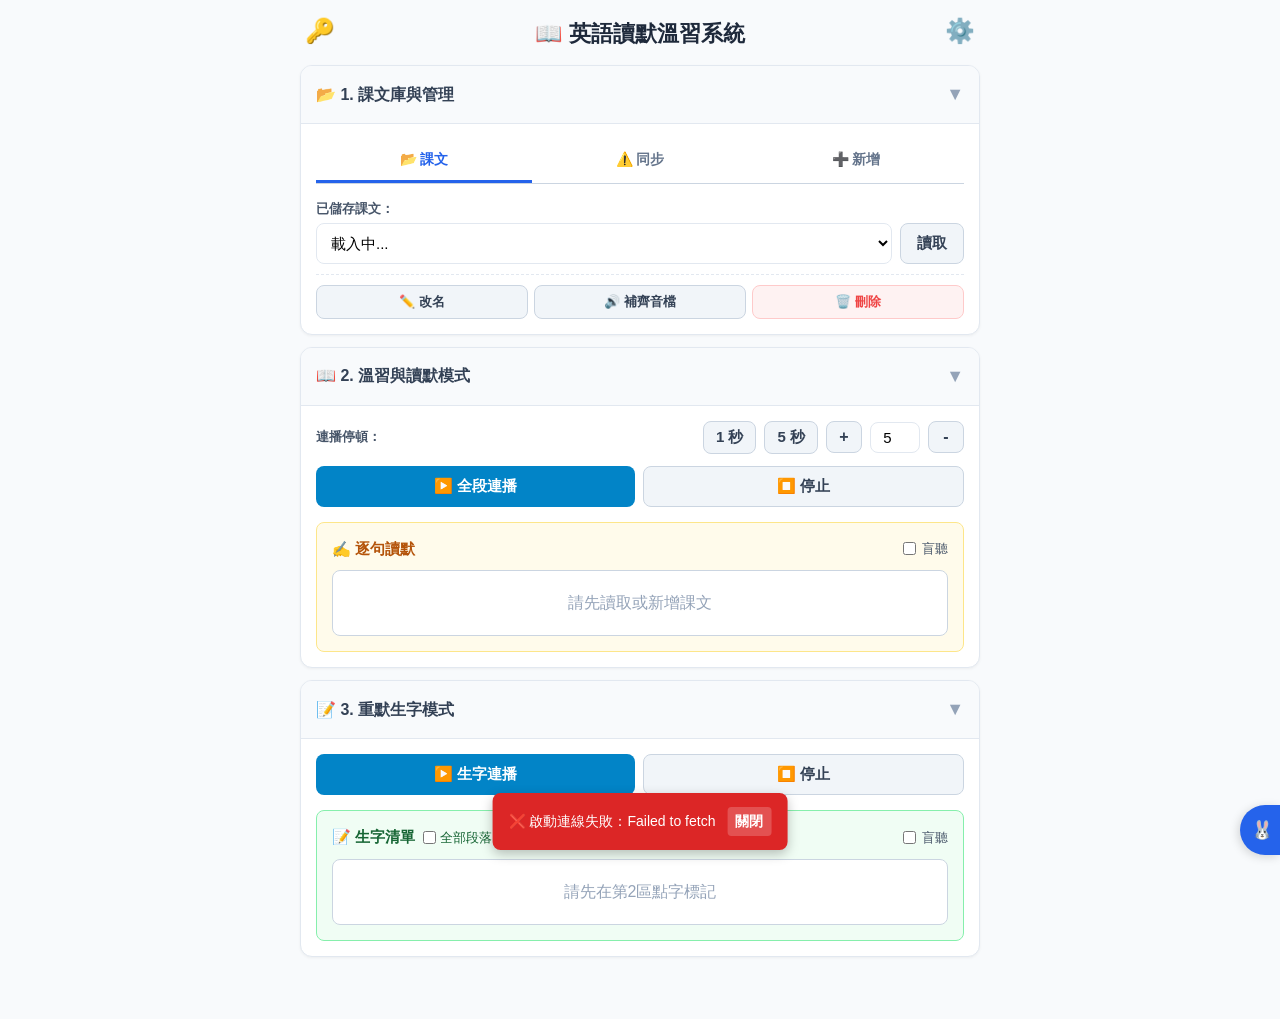
==== commit 4ec98337: "Update index.html" ====
--- a/index.html
+++ b/index.html
@@ -5,7 +5,6 @@
   <meta charset="UTF-8">
   <meta name="viewport" content="width=device-width, initial-scale=1.0, maximum-scale=1.0, user-scalable=no">
   <title>英語讀默溫習系統</title>
-  <!-- 引入外部設定檔 config.js -->
   <script src="config.js"></script>
   <style>
     :root { --primary: #2563eb; --primary-hover: #1d4ed8; --bg: #f8fafc; --card-bg: #ffffff; --border: #e2e8f0; }
@@ -43,13 +42,8 @@
     .btn-danger:hover { background: #fee2e2; }
     .row { display: flex; gap: 8px; } .col { flex: 1; }
 
-    /* 課文管理按鈕列 */
-    .manage-bar {
-      display: flex; gap: 6px; margin-top: 10px; padding-top: 10px; border-top: 1px dashed #e2e8f0;
-    }
-    .manage-bar button {
-      margin-top: 0; padding: 7px 6px; font-size: 13px; flex: 1;
-    }
+    .manage-bar { display: flex; gap: 6px; margin-top: 10px; padding-top: 10px; border-top: 1px dashed #e2e8f0; }
+    .manage-bar button { margin-top: 0; padding: 7px 6px; font-size: 13px; flex: 1; }
 
     .dictation-panel { background: #fffbeb; border: 1px solid #fde68a; padding: 15px; border-radius: 8px; margin-top: 15px; }
 
@@ -110,7 +104,6 @@
     .modal-overlay { display: none; position: fixed; top: 0; left: 0; width: 100%; height: 100%; background: rgba(0,0,0,0.5); z-index: 10000; align-items: center; justify-content: center; backdrop-filter: blur(2px); }
     .modal-content { background: #fff; padding: 20px; border-radius: 12px; width: 90%; max-width: 420px; max-height: 90vh; overflow-y: auto; box-shadow: 0 10px 25px rgba(0,0,0,0.2); }
 
-    /* API Key 視窗內的容量明細摺疊列與清單樣式 */
     .storage-trigger-bar {
       margin-top: 14px; background: #eff6ff; border: 1px solid #bfdbfe; color: #1e40af;
       padding: 8px 12px; border-radius: 8px; font-size: 12px; font-weight: 600;
@@ -206,7 +199,7 @@
         <div id="syncErrorBox" class="sync-error-box"></div>
       </div>
 
-      <!-- 3. 新增分頁 (單一 Textarea + 複製 Prompt 去 Gemini App) -->
+      <!-- 3. 新增分頁 -->
       <div id="panelNew" style="display:none;">
         <div style="background:#f1f5f9; padding:10px; border-radius:8px; margin-bottom:12px;">
           <div style="display:flex; justify-content:space-between; align-items:center; margin-bottom:6px;">
@@ -244,7 +237,7 @@
         <button class="btn-secondary" style="margin:0; width:auto; padding:6px 12px;" onclick="document.getElementById('pauseContinuous').value=5">5 秒</button>
         
         <button class="btn-secondary" style="margin:0; width:36px; padding:6px; font-weight:bold; font-size:16px;" onclick="changePauseContinuous(1)">+</button>
-        <input type="number" id="pauseContinuous" value="5" min="0" max="60" step="1" style="margin:0; width:50px; padding:6px; text-align:center;">
+        <input type="number" id="pauseContinuous" min="0" max="60" step="1" style="margin:0; width:50px; padding:6px; text-align:center;">
         <button class="btn-secondary" style="margin:0; width:36px; padding:6px; font-weight:bold; font-size:16px;" onclick="changePauseContinuous(-1)">-</button>
       </div>
       
@@ -322,7 +315,6 @@
     <div id="ghTokenStatus" style="font-size:13px; color:#10b981; font-weight:bold; margin-bottom:5px; display:none; cursor:pointer;">✅ 已設定 (點擊修改)</div>
     <input type="text" id="ghTokenInput" placeholder="ghp_... 或 github_pat_..." style="margin-bottom:10px; display:none;">
 
-    <!-- PropertiesService 容量明細 (點擊展開) -->
     <div class="storage-trigger-bar" onclick="toggleKeyStorageDetail()">
       <span id="keyModalUsageText">📊 容量明細: 載入中...</span>
       <span id="keyModalUsageArrow">▼</span>
@@ -341,7 +333,6 @@
   <span class="toast-close" onclick="hideToast()">關閉</span>
 </div>
 
-<!-- 發音設定視窗 (選項由 config.js 動態載入) -->
 <div id="settingsModal" class="modal-overlay" onclick="if(event.target===this)this.style.display='none'">
   <div class="modal-content">
     <h3 style="margin-top:0; margin-bottom:10px; color:#334155;">⚙️ Google 發音設定</h3>
@@ -368,73 +359,100 @@
   <div class="floating-toggle-btn speed-toggle-btn" onclick="openSpeedBar(event)">🐰</div>
   <div class="floating-bar-content speed-bar-content" onclick="closeSpeedBar(event)">
     <span class="speed-label-text">語速</span>
-    <span id="floatingSpeedVal" class="speed-val-display">0.80x</span>
+    <span id="floatingSpeedVal" class="speed-val-display"></span>
     <button onclick="changeGlobalSpeed(0.05, event)" class="btn-secondary">+</button>
     <button onclick="changeGlobalSpeed(-0.05, event)" class="btn-secondary">-</button>
   </div>
 </div>
 
 <script>
-  var APP_CFG = window.APP_CONFIG || {};
-  function getCfgGasUrl() { return (APP_CFG.GAS_URL || "").trim(); }
-  function getCfgRepo() { return (APP_CFG.GITHUB_REPO || "").trim(); }
-  function getCfgBranch() { return (APP_CFG.GITHUB_BRANCH || "main").trim(); }
-  function getCurrentVoiceName() { return document.getElementById('googleVoiceSelect').value.split(',')[0]; }
-
-  var OCR_PROMPT_TEXT = [
-    "Extract all English text from this image accurately for a Hong Kong / Macau primary school dictation.",
-    "Rules:",
-    "1. Identify the main title of the passage and put it on the very first line as:",
-    "TITLE: [Title Here]",
-    "2. Group the body text into logical paragraphs separated by a single blank line. Ignore original line wraps.",
-    "3. Convert punctuation marks into spoken English words (with spaces around them) so a TTS engine will read them aloud:",
-    '   - "," -> comma',
-    '   - "." (at the end of a sentence) -> full stop',
-    '   - "?" -> question mark',
-    '   - "!" -> exclamation mark',
-    '   - ":" (not time) -> colon',
-    '   - ";" -> semicolon',
-    '   - Opening \'"\' -> open quotation mark',
-    '   - Closing \'"\' -> close quotation mark',
-    "4. Keep apostrophes inside contractions/possessives (e.g., don't, Tim's), hyphens in compound words, times (e.g., 7:30), and title abbreviations (e.g., Mr., Mrs., Dr.) as normal symbols without expanding them.",
-    "5. Output pure plain text only, without any markdown formatting or explanations."
-  ].join("\n");
-
-  (function setupGasBridge() {
-    if (typeof google === 'undefined' || !google.script || !google.script.run) {
-      function createRunner(successCb, failureCb) {
-        return new Proxy({}, {
-          get: function(target, prop) {
-            if (prop === 'withSuccessHandler') return function(cb) { return createRunner(cb, failureCb); };
-            if (prop === 'withFailureHandler') return function(cb) { return createRunner(successCb, cb); };
-            return function() {
-              var args = Array.prototype.slice.call(arguments);
-              var gasUrl = getCfgGasUrl();
-              if (!gasUrl || gasUrl.indexOf("請替換") !== -1) {
-                var err = "請先檢查 config.js 設定";
-                if (failureCb) failureCb(err); else showToast(err, true);
-                return;
+  var APP_CFG = window.APP_CONFIG;
+
+  function validateConfig() {
+    if (!APP_CFG || typeof APP_CFG !== 'object') {
+      throw new Error("找不到 config.js 或格式錯誤");
+    }
+    var requiredStrings = [
+      'GAS_URL', 'GITHUB_REPO', 'GITHUB_BRANCH',
+      'DEFAULT_GEMINI_MODEL', 'DEFAULT_TTS_VOICE'
+    ];
+    for (var i = 0; i < requiredStrings.length; i++) {
+      var k = requiredStrings[i];
+      if (!APP_CFG[k] || typeof APP_CFG[k] !== 'string' || !APP_CFG[k].trim() || APP_CFG[k].indexOf('請替換') !== -1) {
+        throw new Error("config.js 缺少或未設定欄位：" + k);
+      }
+    }
+    if (!Array.isArray(APP_CFG.GEMINI_MODELS) || APP_CFG.GEMINI_MODELS.length === 0) {
+      throw new Error("config.js 缺少 GEMINI_MODELS 清單");
+    }
+    if (!Array.isArray(APP_CFG.TTS_VOICES) || APP_CFG.TTS_VOICES.length === 0) {
+      throw new Error("config.js 缺少 TTS_VOICES 清單");
+    }
+    if (!Array.isArray(APP_CFG.OCR_PROMPT) || APP_CFG.OCR_PROMPT.length === 0) {
+      throw new Error("config.js 缺少 OCR_PROMPT 設定");
+    }
+    var requiredNumbers = ['TTS_BATCH_SIZE', 'DEFAULT_SPEED', 'DEFAULT_PAUSE_SEC', 'BLIND_REVEAL_SEC'];
+    for (var j = 0; j < requiredNumbers.length; j++) {
+      var nk = requiredNumbers[j];
+      if (typeof APP_CFG[nk] !== 'number' || isNaN(APP_CFG[nk]) || APP_CFG[nk] <= 0) {
+        throw new Error("config.js 數值欄位無效：" + nk);
+      }
+    }
+  }
+
+  function getCfgGasUrl() { return APP_CFG.GAS_URL.trim(); }
+  function getCfgRepo() { return APP_CFG.GITHUB_REPO.trim(); }
+  function getCfgBranch() { return APP_CFG.GITHUB_BRANCH.trim(); }
+  function getCfgOcrPrompt() { return APP_CFG.OCR_PROMPT.join("\n"); }
+
+  function getCurrentVoiceConfig() {
+    var val = document.getElementById('googleVoiceSelect').value;
+    var parts = val ? val.split(',') : [];
+    if (parts.length !== 2 || !parts[0].trim() || !parts[1].trim()) {
+      throw new Error("語音設定格式錯誤，請檢查 config.js 的 TTS_VOICES");
+    }
+    return { voiceName: parts[0].trim(), langCode: parts[1].trim() };
+  }
+
+  function getCurrentVoiceName() {
+    return getCurrentVoiceConfig().voiceName;
+  }
+
+  function setupGasBridge() {
+    function createRunner(successCb, failureCb) {
+      return new Proxy({}, {
+        get: function(target, prop) {
+          if (prop === 'withSuccessHandler') return function(cb) { return createRunner(cb, failureCb); };
+          if (prop === 'withFailureHandler') return function(cb) { return createRunner(successCb, cb); };
+          return function() {
+            var args = Array.prototype.slice.call(arguments);
+            fetch(getCfgGasUrl(), {
+              method: 'POST',
+              headers: { 'Content-Type': 'text/plain;charset=utf-8' },
+              body: JSON.stringify({ action: prop, args: args })
+            })
+            .then(function(r) {
+              if (!r.ok) throw new Error("GAS HTTP 錯誤：" + r.status);
+              return r.json();
+            })
+            .then(function(res) {
+              if (res.status === 'success') {
+                if (successCb) successCb(res.data);
+              } else {
+                var errMsg = res.message || "GAS 回傳未知錯誤";
+                if (failureCb) failureCb(errMsg); else showToast(errMsg, true);
               }
-              fetch(gasUrl, {
-                method: 'POST',
-                headers: { 'Content-Type': 'text/plain;charset=utf-8' },
-                body: JSON.stringify({ action: prop, args: args })
-              })
-              .then(function(r) { return r.json(); })
-              .then(function(res) {
-                if (res.status === 'success') { if (successCb) successCb(res.data); }
-                else { if (failureCb) failureCb(res.message); else showToast(res.message, true); }
-              })
-              .catch(function(err) {
-                if (failureCb) failureCb(err);
-              });
-            };
-          }
-        });
-      }
-      window.google = { script: { run: createRunner(null, null) } };
-    }
-  })();
+            })
+            .catch(function(err) {
+              var msg = err.message || String(err);
+              if (failureCb) failureCb(msg); else showToast(msg, true);
+            });
+          };
+        }
+      });
+    }
+    window.google = { script: { run: createRunner(null, null) } };
+  }
 
   var sharedAudio = new Audio();
   sharedAudio.playsInline = true;
@@ -457,15 +475,12 @@
   var latestStorageDetails = null;
   var currentUnsyncedCount = 0;
 
-  // 音檔狀態表：audioStateMap[voiceKey][text] = { source: 'github' | 'api', url: '...', base64: '...' }
   var audioStateMap = {};
-  
   var pendingTtsQueue = []; 
   var totalTtsItems = 0;
   var completedTtsItems = 0;
   var isDownloading = false; 
   var isDownloadPaused = false;
-  var TTS_BATCH_SIZE = 8; // 每次平行併發生成 8 句
 
   var isContinuousPlaying = false;
   var continuousIndex = 0;
@@ -480,7 +495,7 @@
   var absoluteLastPlayedRowId = null; 
   var currentlyPlayingRowId = null;  
 
-  var globalSpeedValue = 0.80; 
+  var globalSpeedValue = 0;
   var speedCollapseTimer = null;
   var dlCollapseTimer = null;
   var toastTimer = null;
@@ -503,39 +518,47 @@
   });
 
   window.addEventListener('DOMContentLoaded', function() {
-    initConfigDropdowns();
-    initNativeVoices(); 
-    updateGlobalSpeedDisplay();
-
-    // 1. 0.1 秒極速直接從 GitHub 讀取 lessons.json
-    loadLessonsFromGitHubFast();
-
-    // 2. 向 GAS 發送單一整合啟動請求
-    initFromGasBackend();
+    try {
+      validateConfig();
+      setupGasBridge();
+
+      globalSpeedValue = APP_CFG.DEFAULT_SPEED;
+      document.getElementById('pauseContinuous').value = APP_CFG.DEFAULT_PAUSE_SEC;
+
+      initConfigDropdowns();
+      initNativeVoices(); 
+      updateGlobalSpeedDisplay();
+
+      loadLessonsFromGitHubFast();
+      initFromGasBackend();
+    } catch (err) {
+      setSyncTabIcon('error');
+      document.getElementById('cloudSaveSelect').innerHTML = '<option value="">❌ 設定錯誤</option>';
+      showToast("❌ " + err.message, true);
+    }
   });
 
-  // 從 config.js 初始化 Gemini 模型與 Google TTS 語音選單
   function initConfigDropdowns() {
     var modelSel = document.getElementById('modelSelect');
-    var models = APP_CFG.GEMINI_MODELS || [{ id: "gemini-2.5-flash", name: "Gemini 2.5 Flash" }];
+    var models = APP_CFG.GEMINI_MODELS;
     var savedModel = "";
     try { savedModel = localStorage.getItem('dictation_selected_model') || ""; } catch (e) {}
-    var targetModel = savedModel || APP_CFG.DEFAULT_GEMINI_MODEL || models[0].id;
+    var targetModel = savedModel || APP_CFG.DEFAULT_GEMINI_MODEL;
 
     modelSel.innerHTML = '';
     models.forEach(function(m) {
       var opt = document.createElement('option');
       opt.value = m.id;
-      opt.textContent = m.name || m.id;
+      opt.textContent = m.name;
       if (m.id === targetModel) opt.selected = true;
       modelSel.appendChild(opt);
     });
 
     var voiceSel = document.getElementById('googleVoiceSelect');
-    var voices = APP_CFG.TTS_VOICES || [{ value: "en-US-Chirp3-HD-Fenrir,en-US", label: "美式男聲 - Fenrir" }];
+    var voices = APP_CFG.TTS_VOICES;
     var savedVoice = "";
     try { savedVoice = localStorage.getItem('dictation_selected_voice') || ""; } catch (e) {}
-    var targetVoice = savedVoice || APP_CFG.DEFAULT_TTS_VOICE || voices[0].value;
+    var targetVoice = savedVoice || APP_CFG.DEFAULT_TTS_VOICE;
 
     voiceSel.innerHTML = '';
     voices.forEach(function(v) {
@@ -555,8 +578,6 @@
   function loadLessonsFromGitHubFast() {
     var repo = getCfgRepo();
     var branch = getCfgBranch();
-    if (!repo || repo.indexOf("請替換") !== -1) return;
-
     var savedSha = "";
     try { savedSha = localStorage.getItem('dictation_gh_sha_' + repo) || ""; } catch (e) {}
     var refPart = savedSha ? savedSha : encodeURIComponent(branch);
@@ -564,42 +585,46 @@
 
     fetch(rawUrl)
       .then(function(r) {
-        if (!r.ok) throw new Error("Not found");
+        if (!r.ok) throw new Error("無法直讀 lessons.json (HTTP " + r.status + ")");
         return r.json();
       })
       .then(function(data) {
-        if (data && data.lessons) {
-          for (var k in data.lessons) {
-            if (!clientLessonsMap[k]) clientLessonsMap[k] = data.lessons[k];
-          }
-          renderLessonSelectDropdown();
-        }
-      })
-      .catch(function() {});
+        if (!data || !data.lessons) throw new Error("lessons.json 格式錯誤");
+        for (var k in data.lessons) {
+          if (!clientLessonsMap[k]) clientLessonsMap[k] = data.lessons[k];
+        }
+        renderLessonSelectDropdown();
+      })
+      .catch(function(err) {
+        showToast("⚠️ 直讀 GitHub 課文失敗：" + err.message, true);
+      });
   }
 
   function initFromGasBackend() {
     setSyncTabIcon('loading');
     google.script.run
       .withSuccessHandler(function(res) {
-        if (res) {
-          if (res.latestCommitSha) {
-            try { localStorage.setItem('dictation_gh_sha_' + getCfgRepo(), res.latestCommitSha); } catch (e) {}
-          }
-          if (res.lessonsMap) {
-            clientLessonsMap = res.lessonsMap;
-            renderLessonSelectDropdown();
-          }
-          if (res.storageDetails) {
-            updateStorageDetailsUI(res.storageDetails);
-          }
-          if (res.syncStatus) {
-            updateSyncStatusUI(res.syncStatus);
-          }
-        }
-      })
-      .withFailureHandler(function() {
+        if (!res) {
+          setSyncTabIcon('error');
+          return showToast("❌ GAS 初始化回傳空資料", true);
+        }
+        if (res.latestCommitSha) {
+          try { localStorage.setItem('dictation_gh_sha_' + getCfgRepo(), res.latestCommitSha); } catch (e) {}
+        }
+        if (res.lessonsMap) {
+          clientLessonsMap = res.lessonsMap;
+          renderLessonSelectDropdown();
+        }
+        if (res.storageDetails) {
+          updateStorageDetailsUI(res.storageDetails);
+        }
+        if (res.syncStatus) {
+          updateSyncStatusUI(res.syncStatus);
+        }
+      })
+      .withFailureHandler(function(err) {
         setSyncTabIcon('error');
+        showToast("❌ 啟動連線失敗：" + err, true);
       })
       .getInitData(getCfgRepo(), getCfgBranch());
   }
@@ -610,17 +635,17 @@
     for (var id in clientLessonsMap) {
       list.push(clientLessonsMap[id]);
     }
-    list.sort(function(a, b) { return (b.date || 0) - (a.date || 0); });
+    list.sort(function(a, b) { return b.date - a.date; });
 
     sel.innerHTML = '';
     if (list.length === 0) {
       sel.innerHTML = '<option value="">(無紀錄)</option>';
     } else {
       list.forEach(function(s) {
-        var dateStr = s.date ? new Date(s.date).toLocaleDateString('zh-HK') : '';
+        var dateStr = new Date(s.date).toLocaleDateString('zh-HK');
         var opt = document.createElement('option');
         opt.value = s.id;
-        opt.textContent = s.title + (dateStr ? ' (' + dateStr + ')' : '');
+        opt.textContent = s.title + ' (' + dateStr + ')';
         if (s.id === currentSaveId) opt.selected = true;
         sel.appendChild(opt);
       });
@@ -694,27 +719,7 @@
       html.push('</div>');
     }
 
-    if (d.otherItems && d.otherItems.length > 0) {
-      html.push('<div class="storage-section-title" style="color:#dc2626;">⚠️ 其他殘留項目 (' + d.othersTotalKB + ' KB / ' + d.othersTotalPercent + '%)</div>');
-      html.push('<div class="storage-list">');
-      d.otherItems.forEach(function(o) {
-        html.push('<div class="storage-row"><span style="word-break:break-all;">' + o.key + '</span><span>' + o.kb + ' KB</span></div>');
-      });
-      html.push('</div>');
-      html.push('<button class="btn-danger" style="margin-top:8px; padding:6px 10px; font-size:12px;" onclick="cleanOrphanProperties()">🗑️ 清除殘留項目</button>');
-    }
-
     body.innerHTML = html.join('');
-  }
-
-  function cleanOrphanProperties() {
-    showToast('清除殘留項目中...');
-    google.script.run
-      .withSuccessHandler(function(details) {
-        updateStorageDetailsUI(details);
-        showToast('✅ 已清除殘留項目');
-      })
-      .cleanOtherProperties();
   }
 
   // ==========================================
@@ -756,21 +761,26 @@
     }
     google.script.run
       .withSuccessHandler(function(res) {
-        if (res && res.latestCommitSha) {
+        if (!res) {
+          setSyncTabIcon('error');
+          return showSyncError("檢查同步回傳空資料");
+        }
+        if (res.latestCommitSha) {
           try { localStorage.setItem('dictation_gh_sha_' + getCfgRepo(), res.latestCommitSha); } catch (e) {}
         }
         updateSyncStatusUI(res);
-        if (forceToast && res && !res.error) showToast('✅ 檢查完成');
+        if (forceToast) showToast('✅ 檢查完成');
       })
       .withFailureHandler(function(err) {
         setSyncTabIcon('error');
-        if (forceToast) showSyncError(err);
+        showSyncError(err);
+        if (forceToast) showToast("❌ 檢查失敗：" + err, true);
       })
       .checkSyncStatus(getCfgRepo(), getCfgBranch());
   }
 
   function setUnsyncedCounterUI(count) {
-    currentUnsyncedCount = count || 0;
+    currentUnsyncedCount = count;
     var tabBadge = document.getElementById('tabSyncBadge');
     var btnSync = document.getElementById('btnSyncGh');
 
@@ -792,29 +802,8 @@
   }
 
   function updateSyncStatusUI(res) {
-    var tabBadge = document.getElementById('tabSyncBadge');
-    var repoLabel = document.getElementById('syncRepoLabel');
-    var btnSync = document.getElementById('btnSyncGh');
-
-    if (!res || !res.configured) {
-      setSyncTabIcon('error');
-      repoLabel.textContent = "未設定 GitHub";
-      document.getElementById('unsyncedCountNum').textContent = "-";
-      tabBadge.style.display = 'none';
-      btnSync.disabled = true;
-      return;
-    }
-
-    if (res.error) {
-      setSyncTabIcon('error');
-      repoLabel.textContent = "⚠️ 檢查錯誤";
-      showSyncError(res.error);
-      btnSync.disabled = true;
-      return;
-    }
-
-    repoLabel.textContent = "🐙 " + res.repo;
-    setUnsyncedCounterUI(res.unsyncedCount || 0);
+    document.getElementById('syncRepoLabel').textContent = "🐙 " + res.repo;
+    setUnsyncedCounterUI(res.unsyncedCount);
   }
 
   function runGitHubSync() {
@@ -828,12 +817,11 @@
     google.script.run
       .withSuccessHandler(function(res) {
         btn.textContent = "☁️ 同步";
-        if (!res || !res.success) {
+        if (!res) {
           btn.disabled = false;
           setSyncTabIcon('error');
-          var errMsg = res ? res.error : "未知錯誤";
-          showSyncError(errMsg);
-          return showToast("同步失敗：" + errMsg, true);
+          showSyncError("同步回傳空資料");
+          return showToast("❌ 同步失敗", true);
         }
         if (res.latestCommitSha) {
           try { localStorage.setItem('dictation_gh_sha_' + getCfgRepo(), res.latestCommitSha); } catch (e) {}
@@ -848,44 +836,44 @@
         btn.textContent = "☁️ 同步";
         setSyncTabIcon('error');
         showSyncError(err);
-        showToast("連線錯誤：" + err, true);
+        showToast("❌ 同步失敗：" + err, true);
       })
       .syncLessonsToGitHub(getCfgRepo(), getCfgBranch());
   }
 
   // ==========================================
-  // 金鑰管理 (已移除 Azure Key)
+  // 金鑰管理
   // ==========================================
   function openKeyModal() {
-    google.script.run.withSuccessHandler(function(status) {
-      if (status.storageDetails) updateStorageDetailsUI(status.storageDetails);
-
-      var gmStatus = document.getElementById('geminiKeyStatus');
-      var gmInput = document.getElementById('geminiKeyInput');
-      if (status.geminiSet) { gmStatus.style.display = 'block'; gmInput.style.display = 'none'; }
-      else { gmStatus.style.display = 'none'; gmInput.style.display = 'block'; }
-      
-      var gpStatus = document.getElementById('gcpTtsKeyStatus');
-      var gpInput = document.getElementById('gcpTtsKeyInput');
-      if (status.gcpTtsSet) { gpStatus.style.display = 'block'; gpInput.style.display = 'none'; }
-      else { gpStatus.style.display = 'none'; gpInput.style.display = 'block'; }
-
-      var ghStatus = document.getElementById('ghTokenStatus');
-      var ghInput = document.getElementById('ghTokenInput');
-      if (status.ghTokenSet) { ghStatus.style.display = 'block'; ghInput.style.display = 'none'; }
-      else { ghStatus.style.display = 'none'; ghInput.style.display = 'block'; }
-      
-      gmStatus.onclick = function() { gmStatus.style.display='none'; gmInput.style.display='block'; gmInput.focus(); };
-      gpStatus.onclick = function() { gpStatus.style.display='none'; gpInput.style.display='block'; gpInput.focus(); };
-      ghStatus.onclick = function() { ghStatus.style.display='none'; ghInput.style.display='block'; ghInput.focus(); };
-      
-      document.getElementById('keyModal').style.display = 'flex';
-    }).withFailureHandler(function() {
-      document.getElementById('geminiKeyInput').style.display = 'block';
-      document.getElementById('gcpTtsKeyInput').style.display = 'block';
-      document.getElementById('ghTokenInput').style.display = 'block';
-      document.getElementById('keyModal').style.display = 'flex';
-    }).getApiKeysStatus();
+    google.script.run
+      .withSuccessHandler(function(status) {
+        if (status.storageDetails) updateStorageDetailsUI(status.storageDetails);
+
+        var gmStatus = document.getElementById('geminiKeyStatus');
+        var gmInput = document.getElementById('geminiKeyInput');
+        if (status.geminiSet) { gmStatus.style.display = 'block'; gmInput.style.display = 'none'; }
+        else { gmStatus.style.display = 'none'; gmInput.style.display = 'block'; }
+        
+        var gpStatus = document.getElementById('gcpTtsKeyStatus');
+        var gpInput = document.getElementById('gcpTtsKeyInput');
+        if (status.gcpTtsSet) { gpStatus.style.display = 'block'; gpInput.style.display = 'none'; }
+        else { gpStatus.style.display = 'none'; gpInput.style.display = 'block'; }
+
+        var ghStatus = document.getElementById('ghTokenStatus');
+        var ghInput = document.getElementById('ghTokenInput');
+        if (status.ghTokenSet) { ghStatus.style.display = 'block'; ghInput.style.display = 'none'; }
+        else { ghStatus.style.display = 'none'; ghInput.style.display = 'block'; }
+        
+        gmStatus.onclick = function() { gmStatus.style.display='none'; gmInput.style.display='block'; gmInput.focus(); };
+        gpStatus.onclick = function() { gpStatus.style.display='none'; gpInput.style.display='block'; gpInput.focus(); };
+        ghStatus.onclick = function() { ghStatus.style.display='none'; ghInput.style.display='block'; ghInput.focus(); };
+        
+        document.getElementById('keyModal').style.display = 'flex';
+      })
+      .withFailureHandler(function(err) {
+        showToast("❌ 讀取金鑰狀態失敗：" + err, true);
+      })
+      .getApiKeysStatus();
   }
 
   function saveKeys() {
@@ -898,11 +886,16 @@
     
     document.getElementById('keyModal').style.display = 'none';
     showToast('儲存中...');
-    google.script.run.withSuccessHandler(function(status) {
-      if (status && status.storageDetails) updateStorageDetailsUI(status.storageDetails);
-      showToast('🔑 已儲存');
-      checkGitHubSyncStatus(false);
-    }).saveApiKeys(gKey, gcpKey, ghToken);
+    google.script.run
+      .withSuccessHandler(function(status) {
+        if (status && status.storageDetails) updateStorageDetailsUI(status.storageDetails);
+        showToast('🔑 已儲存');
+        checkGitHubSyncStatus(false);
+      })
+      .withFailureHandler(function(err) {
+        showToast("❌ 儲存金鑰失敗：" + err, true);
+      })
+      .saveApiKeys(gKey, gcpKey, ghToken);
   }
 
   function switchTab(tabId) {
@@ -958,13 +951,13 @@
   }
 
   function openSpeedBar(event) {
-    if(event) event.stopPropagation();
+    if (event) event.stopPropagation();
     document.getElementById('speedController').classList.remove('collapsed');
     resetSpeedCollapseTimer();
   }
 
   function closeSpeedBar(event) {
-    if(event) event.stopPropagation();
+    if (event) event.stopPropagation();
     var bar = document.getElementById('speedController');
     if (!bar.classList.contains('collapsed')) {
       bar.classList.add('collapsed');
@@ -973,7 +966,7 @@
   }
 
   function changeGlobalSpeed(delta, event) {
-    if(event) event.stopPropagation(); 
+    if (event) event.stopPropagation(); 
     globalSpeedValue += delta;
     if (globalSpeedValue < 0.5) globalSpeedValue = 0.5;
     if (globalSpeedValue > 1.2) globalSpeedValue = 1.2;
@@ -999,13 +992,13 @@
   }
 
   function openDownloadBar(event) {
-    if(event) event.stopPropagation();
+    if (event) event.stopPropagation();
     document.getElementById('downloadController').classList.remove('collapsed');
     resetDlCollapseTimer();
   }
 
   function closeDownloadBar(event) {
-    if(event) event.stopPropagation();
+    if (event) event.stopPropagation();
     var bar = document.getElementById('downloadController');
     if (!bar.classList.contains('collapsed')) {
       bar.classList.add('collapsed');
@@ -1017,7 +1010,7 @@
   function closeTopCards() { document.getElementById('card1').classList.add('collapsed'); }
 
   function stopGlobalPlayback(event) {
-    if(event) event.stopPropagation();
+    if (event) event.stopPropagation();
     stopAudio();
   }
 
@@ -1036,30 +1029,33 @@
 
   function changePauseContinuous(delta) {
     var input = document.getElementById('pauseContinuous');
-    var newVal = parseInt(input.value) + delta;
+    var newVal = parseInt(input.value, 10) + delta;
+    if (isNaN(newVal)) newVal = APP_CFG.DEFAULT_PAUSE_SEC;
     if (newVal < 0) newVal = 0;
     if (newVal > 60) newVal = 60;
     input.value = newVal;
   }
 
   // ==========================================
-  // 課文管理：讀取、改名 (保留 audioDir)、補齊音檔、刪除
+  // 課文管理：讀取、改名、補齊音檔、刪除
   // ==========================================
   function loadSelectedSave(keepCardOpen) {
     var id = document.getElementById('cloudSaveSelect').value;
     if (!id) return showToast('請先選擇課文', true);
     var data = clientLessonsMap[id];
-    if (!data) return showToast('讀取失敗', true);
+    if (!data || !data.title || !data.audioDir || !data.paragraphs) {
+      return showToast('❌ 課文資料結構不完整，請先執行 migrate.html 升級', true);
+    }
 
     stopAudio();
     currentSaveId = data.id;
-    currentLessonTitle = data.title || '未命名課文';
-    currentLessonAudioDir = data.audioDir || currentLessonTitle;
-    currentLessonText = data.text || '';
+    currentLessonTitle = data.title;
+    currentLessonAudioDir = data.audioDir;
+    currentLessonText = data.text;
     currentLessonVoices = data.voices ? data.voices.slice() : [];
-    currentLessonDate = data.date || new Date().getTime();
-
-    paragraphs = JSON.parse(JSON.stringify(data.paragraphs || []));
+    currentLessonDate = data.date;
+
+    paragraphs = JSON.parse(JSON.stringify(data.paragraphs));
     paragraphMistakes = JSON.parse(JSON.stringify(data.mistakes || []));
     currentParaIndex = 0;
     lastPlayedDictRowId = null;
@@ -1084,7 +1080,6 @@
     if (!newTitle || newTitle === target.title) return;
 
     target.title = newTitle;
-    if (!target.audioDir) target.audioDir = newTitle;
     if (currentSaveId === id) currentLessonTitle = newTitle;
 
     renderLessonSelectDropdown();
@@ -1097,6 +1092,9 @@
       .withSuccessHandler(function(res) {
         if (res && res.storageDetails) updateStorageDetailsUI(res.storageDetails);
         showToast('✏️ 已改名為「' + newTitle + '」');
+      })
+      .withFailureHandler(function(err) {
+        showToast('❌ 改名儲存失敗：' + err, true);
       })
       .saveToCloud(target.id, target.title, target.audioDir, target.text, target.paragraphs, target.mistakes, getCurrentVoiceName(), target.voices, target.date);
   }
@@ -1110,8 +1108,8 @@
 
   function deleteSelectedSave() {
     var id = document.getElementById('cloudSaveSelect').value;
-    if (!id || !clientLessonsMap[id]) return;
-    var title = clientLessonsMap[id].title || '此課文';
+    if (!id || !clientLessonsMap[id]) return showToast('請先選擇課文', true);
+    var title = clientLessonsMap[id].title;
     if (!confirm('確定要刪除「' + title + '」嗎？')) return;
 
     showToast('刪除中...');
@@ -1141,6 +1139,9 @@
         if (res && res.storageDetails) updateStorageDetailsUI(res.storageDetails);
         showToast('🗑️ 已刪除（請按同步更新至 GitHub）');
       })
+      .withFailureHandler(function(err) {
+        showToast('❌ 刪除失敗：' + err, true);
+      })
       .deleteCloudSave(id);
   }
 
@@ -1173,6 +1174,9 @@
       .withSuccessHandler(function(res) {
         if (res && res.storageDetails) updateStorageDetailsUI(res.storageDetails);
       })
+      .withFailureHandler(function(err) {
+        showToast('❌ 自動儲存失敗：' + err, true);
+      })
       .saveToCloud(currentSaveId, currentLessonTitle, currentLessonAudioDir, currentLessonText, paragraphs, paragraphMistakes, vName, currentLessonVoices, currentLessonDate);
   }
 
@@ -1180,20 +1184,19 @@
   // 新增課文、複製 Prompt 與標點符號分句
   // ==========================================
   function copyOcrPrompt() {
+    var promptStr = getCfgOcrPrompt();
     if (navigator.clipboard && navigator.clipboard.writeText) {
-      navigator.clipboard.writeText(OCR_PROMPT_TEXT).then(function() {
-        showToast('📋 已複製 Prompt，請貼到 Gemini App！');
-      }).catch(function() {
-        fallbackCopyPrompt();
-      });
+      navigator.clipboard.writeText(promptStr)
+        .then(function() { showToast('📋 已複製 Prompt，請貼到 Gemini App！'); })
+        .catch(function() { fallbackCopyPrompt(promptStr); });
     } else {
-      fallbackCopyPrompt();
-    }
-  }
-
-  function fallbackCopyPrompt() {
+      fallbackCopyPrompt(promptStr);
+    }
+  }
+
+  function fallbackCopyPrompt(promptStr) {
     var ta = document.createElement('textarea');
-    ta.value = OCR_PROMPT_TEXT;
+    ta.value = promptStr;
     document.body.appendChild(ta);
     ta.select();
     document.execCommand('copy');
@@ -1210,6 +1213,9 @@
   function runOcr() {
     var fileInput = document.getElementById('imageUpload');
     if (!fileInput.files[0]) return showToast('請先選擇圖片', true);
+    var selectedModel = document.getElementById('modelSelect').value;
+    if (!selectedModel) return showToast('❌ 請先選擇 Gemini 模型', true);
+
     document.getElementById('ocrBtn').disabled = true;
     document.getElementById('ocrStatus').textContent = '辨識中...';
     var reader = new FileReader();
@@ -1217,23 +1223,23 @@
       google.script.run
         .withSuccessHandler(function(res) {
           document.getElementById('ocrBtn').disabled = false;
-          if (res.success) { 
-            document.getElementById('newLessonInput').value = res.text; 
-            document.getElementById('ocrStatus').textContent = '辨識成功！請檢查下方內容後按「儲存並下載」'; 
-          } else { 
-            document.getElementById('ocrStatus').textContent = '錯誤：' + res.error; 
+          if (!res || !res.text) {
+            document.getElementById('ocrStatus').textContent = '錯誤：未取得辨識文字';
+            return;
           }
+          document.getElementById('newLessonInput').value = res.text; 
+          document.getElementById('ocrStatus').textContent = '辨識成功！請檢查下方內容後按「儲存並下載」'; 
         })
-        .withFailureHandler(function() {
+        .withFailureHandler(function(err) {
           document.getElementById('ocrBtn').disabled = false;
-          document.getElementById('ocrStatus').textContent = '連線超時（建議改用上方「複製 Prompt」貼至 Gemini App）';
+          document.getElementById('ocrStatus').textContent = '錯誤：' + err;
+          showToast('❌ OCR 失敗：' + err, true);
         })
-        .processImageWithGemini(e.target.result, document.getElementById('modelSelect').value);
+        .processImageWithGemini(e.target.result, selectedModel, getCfgOcrPrompt());
     };
     reader.readAsDataURL(fileInput.files[0]);
   }
 
-  // 同時支援「讀出標點符號 (full stop / question mark / exclamation mark)」與傳統標點分句
   function splitSentences(text) {
     var processed = text
       .replace(/\b((?:full stop|question mark|exclamation mark)(?:\s+close quotation mark)?)\b/gi, "$1|")
@@ -1251,18 +1257,13 @@
     var rawInput = document.getElementById('newLessonInput').value.trim();
     if (!rawInput) return showToast('請先貼上或輸入課文', true);
 
-    var rawTitle = '未命名課文';
-    var bodyText = rawInput;
     var lines = rawInput.split(/\n/);
-
-    if (lines[0].match(/^TITLE:\s*(.+)/i)) {
-      rawTitle = lines[0].replace(/^TITLE:\s*/i, '').trim() || '未命名課文';
-      bodyText = lines.slice(1).join('\n').trim();
-    } else if (lines[0].trim().length > 0) {
-      rawTitle = lines[0].trim().substring(0, 30);
-    }
-
-    if (!bodyText) return showToast('課文內容不可為空', true);
+    if (!lines[0].match(/^TITLE:\s*(.+)/i)) {
+      return showToast('❌ 格式錯誤：第一行必須以 TITLE: 開頭（例如 TITLE: Chapter 1）', true);
+    }
+    var rawTitle = lines[0].replace(/^TITLE:\s*/i, '').trim();
+    var bodyText = lines.slice(1).join('\n').trim();
+    if (!rawTitle || !bodyText) return showToast('❌ 標題與課文內容不可為空', true);
 
     var rawParagraphs = bodyText.split(/\n\s*\n/); 
     paragraphs = [];
@@ -1275,7 +1276,7 @@
       }
     });
 
-    if (paragraphs.length === 0) return showToast('無法解析課文句子', true);
+    if (paragraphs.length === 0) return showToast('❌ 無法解析課文句子', true);
 
     currentSaveId = 'lesson_' + new Date().getTime();
     currentLessonTitle = rawTitle;
@@ -1319,7 +1320,7 @@
 
   function changeParagraph() {
     stopAudio();
-    currentParaIndex = parseInt(document.getElementById('paragraphSelect').value);
+    currentParaIndex = parseInt(document.getElementById('paragraphSelect').value, 10);
     renderDictationList();
     renderMistakeList();
   }
@@ -1351,8 +1352,8 @@
       icon.classList.remove('hourglass-spin'); 
     } else if (!isDownloading) {
       isDownloading = true;
-      var vConfig = document.getElementById('googleVoiceSelect').value.split(',');
-      processNextTtsBatch(vConfig[0], vConfig[1]);
+      var vCfg = getCurrentVoiceConfig();
+      processNextTtsBatch(vCfg.voiceName, vCfg.langCode);
     }
   }
 
@@ -1384,14 +1385,16 @@
   }
 
   // ==========================================
-  // 平行併發 TTS 生成 + 自動同步上 GitHub (零 Drive 依賴)
+  // 平行併發 TTS 生成 + 自動同步上 GitHub
   // ==========================================
   function checkAndDownloadAudio() {
-    var vConfig = document.getElementById('googleVoiceSelect').value.split(',');
-    var voiceKey = vConfig[0];
-    var langCode = vConfig[1];
-    var audioDir = currentLessonAudioDir || currentLessonTitle || 'lesson';
-
+    var vCfg = getCurrentVoiceConfig();
+    var voiceKey = vCfg.voiceName;
+    var langCode = vCfg.langCode;
+
+    if (!currentLessonAudioDir) {
+      return showToast('❌ 缺少課文音檔目錄 (audioDir)', true);
+    }
     if (!audioStateMap[voiceKey]) audioStateMap[voiceKey] = {};
 
     var allTexts = [];
@@ -1406,27 +1409,28 @@
 
     google.script.run
       .withSuccessHandler(function(res) {
-        if (res && res.items) {
-          for (var t in res.items) {
-            var existing = audioStateMap[voiceKey][t] || {};
-            var info = res.items[t];
-            if (info.source === 'github') {
-              audioStateMap[voiceKey][t] = { source: 'github', url: info.url };
-            } else if (!existing.base64) {
-              audioStateMap[voiceKey][t] = { source: 'api' };
-            }
-            updateRowButtonUI(t);
+        if (!res || !res.items) {
+          return showToast('❌ 檢查音檔狀態回傳異常', true);
+        }
+        for (var t in res.items) {
+          var existing = audioStateMap[voiceKey][t] || {};
+          var info = res.items[t];
+          if (info.source === 'github') {
+            audioStateMap[voiceKey][t] = { source: 'github', url: info.url };
+          } else if (!existing.base64) {
+            audioStateMap[voiceKey][t] = { source: 'api' };
           }
-        }
-        if (res && res.syncStatus && res.syncStatus.configured) {
+          updateRowButtonUI(t);
+        }
+        if (res.syncStatus) {
           updateSyncStatusUI(res.syncStatus);
         }
         enqueueMissingTts(voiceKey, langCode);
       })
-      .withFailureHandler(function() {
-        enqueueMissingTts(voiceKey, langCode);
-      })
-      .getLessonAudioStatus(audioDir, voiceKey, allTexts, getCfgRepo(), getCfgBranch());
+      .withFailureHandler(function(err) {
+        showToast('❌ 檢查 GitHub 音檔失敗：' + err, true);
+      })
+      .getLessonAudioStatus(currentLessonAudioDir, voiceKey, allTexts, getCfgRepo(), getCfgBranch());
   }
 
   function enqueueMissingTts(voiceKey, langCode) {
@@ -1477,38 +1481,31 @@
     }
 
     updateDownloadUI(false);
-    var batch = pendingTtsQueue.slice(0, TTS_BATCH_SIZE);
-    var audioDir = currentLessonAudioDir || currentLessonTitle || 'lesson';
+    var batch = pendingTtsQueue.slice(0, APP_CFG.TTS_BATCH_SIZE);
 
     google.script.run
       .withSuccessHandler(function(res) {
-        if (!res || !res.success) {
+        if (!res || !res.audioMap) {
           isDownloading = false;
-          updateDownloadUI(false, true, res ? res.error : "生成失敗");
+          updateDownloadUI(false, true, "回傳音檔資料異常");
           pendingTtsQueue = [];
           return;
         }
 
-        if (res.audioMap) {
-          for (var text in res.audioMap) {
-            audioStateMap[voiceName][text] = {
-              source: 'api',
-              base64: res.audioMap[text]
-            };
-            updateRowButtonUI(text);
-          }
-        }
-
-        if (res.syncedToGitHub) {
-          if (res.latestCommitSha) {
-            try { localStorage.setItem('dictation_gh_sha_' + getCfgRepo(), res.latestCommitSha); } catch (e) {}
-          }
-          if (res.storageDetails) updateStorageDetailsUI(res.storageDetails);
-          dirtyLessonIds = {};
-          setUnsyncedCounterUI(res.unsyncedCount || 0);
-        } else if (res.syncError) {
-          showToast('音檔已生成，但自動同步 GitHub 失敗：' + res.syncError, true);
-        }
+        for (var text in res.audioMap) {
+          audioStateMap[voiceName][text] = {
+            source: 'api',
+            base64: res.audioMap[text]
+          };
+          updateRowButtonUI(text);
+        }
+
+        if (res.latestCommitSha) {
+          try { localStorage.setItem('dictation_gh_sha_' + getCfgRepo(), res.latestCommitSha); } catch (e) {}
+        }
+        if (res.storageDetails) updateStorageDetailsUI(res.storageDetails);
+        dirtyLessonIds = {};
+        setUnsyncedCounterUI(res.unsyncedCount);
 
         pendingTtsQueue.splice(0, batch.length);
         completedTtsItems += batch.length;
@@ -1518,13 +1515,14 @@
         isDownloading = false;
         updateDownloadUI(false, true, err);
         pendingTtsQueue = [];
-      })
-      .generateAndSyncBatchTTS(audioDir, voiceName, langCode, batch, getCfgRepo(), getCfgBranch());
+        showToast('❌ 生成或同步語音失敗：' + err, true);
+      })
+      .generateAndSyncBatchTTS(currentLessonAudioDir, voiceName, langCode, batch, getCfgRepo(), getCfgBranch());
   }
 
   function autoDownloadWord(word) {
-    var vConfig = document.getElementById('googleVoiceSelect').value.split(',');
-    var voiceKey = vConfig[0];
+    var vCfg = getCurrentVoiceConfig();
+    var voiceKey = vCfg.voiceName;
     if (!audioStateMap[voiceKey]) audioStateMap[voiceKey] = {};
     var st = audioStateMap[voiceKey][word];
     if (st && (st.source === 'github' || st.base64)) return;
@@ -1539,11 +1537,10 @@
 
     if (!isDownloading && !isDownloadPaused) {
       isDownloading = true;
-      processNextTtsBatch(vConfig[0], vConfig[1]);
-    }
-  }
-
-  // 統一顯示 ▶️ 播放 / ⏳ 播放，不顯示來源標籤
+      processNextTtsBatch(vCfg.voiceName, vCfg.langCode);
+    }
+  }
+
   function getPlayButtonConfig(text) {
     var voiceKey = getCurrentVoiceName();
     var st = audioStateMap[voiceKey] && audioStateMap[voiceKey][text];
@@ -1581,7 +1578,7 @@
       if (el.revealTimer) clearTimeout(el.revealTimer);
       el.revealTimer = setTimeout(function() {
         el.classList.remove('manual-reveal');
-      }, 5000);
+      }, APP_CFG.BLIND_REVEAL_SEC * 1000);
     }
   }
 
@@ -1814,8 +1811,8 @@
   }
 
   function stopAudio() {
-    if(window.speechSynthesis) window.speechSynthesis.cancel();
-    if(sharedAudio) {
+    if (window.speechSynthesis) window.speechSynthesis.cancel();
+    if (sharedAudio) {
       sharedAudio.onended = null;
       sharedAudio.onerror = null;
       sharedAudio.pause();
@@ -1823,14 +1820,15 @@
     currentAudio = null;
     isContinuousPlaying = false;
     currentlyPlayingRowId = null;
-    if(continuousTimer) clearTimeout(continuousTimer);
+    if (continuousTimer) clearTimeout(continuousTimer);
     clearPlayingHighlight(); 
   }
 
   function playSingleText(textToPlay, rowElement, isMistakeMode) {
     stopAudio(); 
     var speed = globalSpeedValue; 
-    var voiceKey = getCurrentVoiceName();
+    var vCfg = getCurrentVoiceConfig();
+    var voiceKey = vCfg.voiceName;
     
     if (rowElement) {
       currentlyPlayingRowId = rowElement.id;
@@ -1854,9 +1852,9 @@
     }
 
     var utter = new SpeechSynthesisUtterance(textToPlay);
-    utter.lang = 'en-US'; 
+    utter.lang = vCfg.langCode;
     var enV = nativeVoices.filter(function(v) { return v.lang.indexOf('en') === 0; });
-    if(enV.length > 0) utter.voice = enV[0];
+    if (enV.length > 0) utter.voice = enV[0];
     utter.rate = speed;
     utter.onend = onEnd;
     utter.onerror = onEnd;
@@ -1907,12 +1905,15 @@
     }
 
     var speed = globalSpeedValue;
-    var pauseMs = parseFloat(document.getElementById('pauseContinuous').value) * 1000;
+    var pauseVal = parseFloat(document.getElementById('pauseContinuous').value);
+    if (isNaN(pauseVal) || pauseVal < 0) return showToast('❌ 連播停頓秒數無效', true);
+    var pauseMs = pauseVal * 1000;
     var textToPlay = continuousPlayList[continuousIndex];
-    var voiceKey = getCurrentVoiceName();
+    var vCfg = getCurrentVoiceConfig();
+    var voiceKey = vCfg.voiceName;
 
     var onEndFn = function() {
-      if(!isContinuousPlaying) return;
+      if (!isContinuousPlaying) return;
       continuousTimer = setTimeout(function() {
         continuousIndex++;
         playNextContinuousItem();
@@ -1930,9 +1931,9 @@
 
     if (!audioSrc) {
       var utter = new SpeechSynthesisUtterance(textToPlay);
-      utter.lang = 'en-US'; 
+      utter.lang = vCfg.langCode;
       var enV = nativeVoices.filter(function(v) { return v.lang.indexOf('en') === 0; });
-      if(enV.length > 0) utter.voice = enV[0];
+      if (enV.length > 0) utter.voice = enV[0];
       utter.rate = speed;
       utter.onend = onEndFn;
       utter.onerror = onErrorFn;
@@ -1948,10 +1949,7 @@
       
       var playPromise = sharedAudio.play();
       if (playPromise !== undefined) {
-        playPromise.catch(function(err) {
-          console.error("iOS Audio Play Error:", err);
-          onErrorFn();
-        });
+        playPromise.catch(function() { onErrorFn(); });
       }
     }
   }
@@ -1970,7 +1968,7 @@
 
   function initNativeVoices() {
     function populate() { nativeVoices = window.speechSynthesis.getVoices(); }
-    if(window.speechSynthesis) { window.speechSynthesis.onvoiceschanged = populate; populate(); }
+    if (window.speechSynthesis) { window.speechSynthesis.onvoiceschanged = populate; populate(); }
   }
 </script>
 </body>
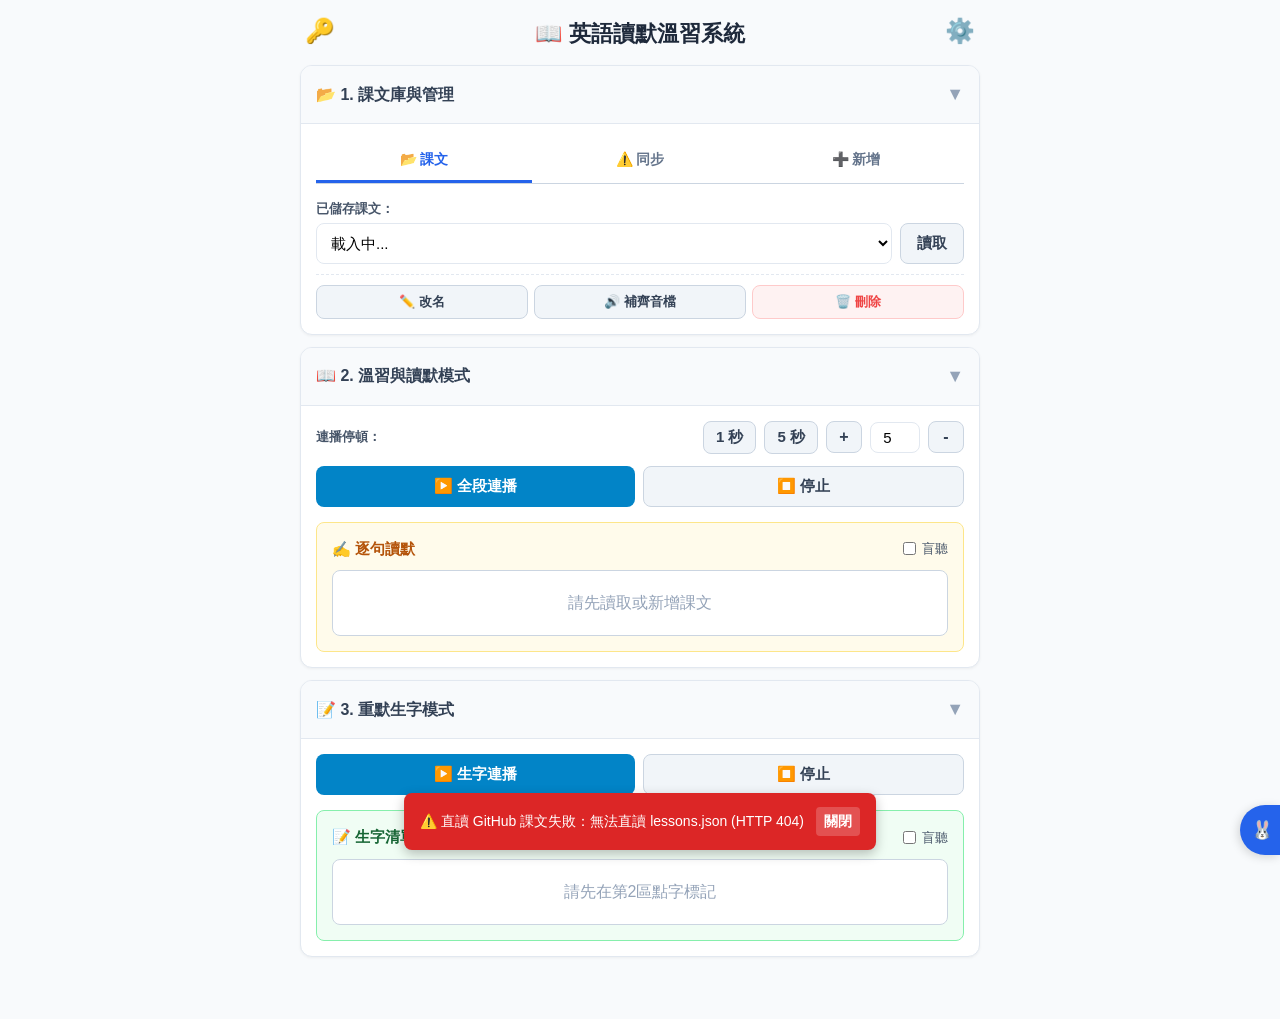
==== commit a3da5873: "Update index.html" ====
--- a/index.html
+++ b/index.html
@@ -29,7 +29,7 @@
     label { font-size: 13px; font-weight: 600; color: #475569; display: block; margin: 10px 0 4px; }
     select, input, textarea, button { width: 100%; font-size: 15px; border-radius: 8px; border: 1px solid var(--border); padding: 10px; }
     select, input[type="file"], input[type="number"], input[type="text"] { background: #fff; }
-    textarea { resize: vertical; min-height: 150px; line-height: 1.5; }
+    textarea { resize: vertical; min-height: 180px; line-height: 1.5; font-family: ui-monospace, SFMono-Regular, Menlo, monospace; font-size: 13px; }
 
     button { background: var(--primary); color: #fff; border: none; font-weight: 600; cursor: pointer; margin-top: 10px; transition: 0.2s; }
     button:hover { background: var(--primary-hover); }
@@ -214,8 +214,8 @@
           <div id="ocrStatus" style="font-size: 12px; color: #2563eb; margin-top: 4px;"></div>
         </div>
         
-        <label style="margin-top:0;">課文內容 (首行 TITLE: 標題，空行分段)：</label>
-        <textarea id="newLessonInput" placeholder="TITLE: Chapter 1&#10;&#10;Today is Sunday comma we go to the park full stop"></textarea>
+        <label style="margin-top:0;">課文 JSON 內容 (由 API 提取或貼上 Gemini App JSON 回覆)：</label>
+        <textarea id="newLessonInput" placeholder='{&#10;  "title": "Chapter 1",&#10;  "paragraphs": [&#10;    [&#10;      { "d": "Today is Sunday, we go to the park.", "s": "Today is Sunday comma we go to the park full stop" }&#10;    ]&#10;  ]&#10;}'></textarea>
         
         <div class="row" style="margin-top:8px;">
           <button class="btn-warning col" onclick="breakdownTextAndDownload()">📝 儲存並下載</button>
@@ -581,7 +581,7 @@
     var savedSha = "";
     try { savedSha = localStorage.getItem('dictation_gh_sha_' + repo) || ""; } catch (e) {}
     var refPart = savedSha ? savedSha : encodeURIComponent(branch);
-    var rawUrl = "https://raw.githubusercontent.com/" + repo + "/" + refPart + "/lessons.json?t=" + new Date().getTime();
+    var rawUrl = "[https://raw.githubusercontent.com/](https://raw.githubusercontent.com/)" + repo + "/" + refPart + "/lessons.json?t=" + new Date().getTime();
 
     fetch(rawUrl)
       .then(function(r) {
@@ -1043,8 +1043,8 @@
     var id = document.getElementById('cloudSaveSelect').value;
     if (!id) return showToast('請先選擇課文', true);
     var data = clientLessonsMap[id];
-    if (!data || !data.title || !data.audioDir || !data.paragraphs) {
-      return showToast('❌ 課文資料結構不完整，請先執行 migrate.html 升級', true);
+    if (!data || !data.title || !data.audioDir || !Array.isArray(data.paragraphs) || data.paragraphs.length === 0) {
+      return showToast('❌ 課文資料結構無效', true);
     }
 
     stopAudio();
@@ -1181,7 +1181,7 @@
   }
 
   // ==========================================
-  // 新增課文、複製 Prompt 與標點符號分句
+  // 新增課文、複製 Prompt 與 JSON 解析
   // ==========================================
   function copyOcrPrompt() {
     var promptStr = getCfgOcrPrompt();
@@ -1228,7 +1228,7 @@
             return;
           }
           document.getElementById('newLessonInput').value = res.text; 
-          document.getElementById('ocrStatus').textContent = '辨識成功！請檢查下方內容後按「儲存並下載」'; 
+          document.getElementById('ocrStatus').textContent = '辨識成功！請檢查下方 JSON 後按「儲存並下載」'; 
         })
         .withFailureHandler(function(err) {
           document.getElementById('ocrBtn').disabled = false;
@@ -1240,48 +1240,65 @@
     reader.readAsDataURL(fileInput.files[0]);
   }
 
-  function splitSentences(text) {
-    var processed = text
-      .replace(/\b((?:full stop|question mark|exclamation mark)(?:\s+close quotation mark)?)\b/gi, "$1|")
-      .replace(/([.?!])\s*(?=[A-Za-z0-9])/g, "$1|")
-      .replace(/\n/g, "|");
-    return processed.split("|").map(function(s) {
-      return s.replace(/\s+/g, " ").trim();
-    }).filter(function(s) {
-      return s.length > 0;
-    });
-  }
-
   function breakdownTextAndDownload() {
     stopAudio();
     var rawInput = document.getElementById('newLessonInput').value.trim();
-    if (!rawInput) return showToast('請先貼上或輸入課文', true);
-
-    var lines = rawInput.split(/\n/);
-    if (!lines[0].match(/^TITLE:\s*(.+)/i)) {
-      return showToast('❌ 格式錯誤：第一行必須以 TITLE: 開頭（例如 TITLE: Chapter 1）', true);
-    }
-    var rawTitle = lines[0].replace(/^TITLE:\s*/i, '').trim();
-    var bodyText = lines.slice(1).join('\n').trim();
-    if (!rawTitle || !bodyText) return showToast('❌ 標題與課文內容不可為空', true);
-
-    var rawParagraphs = bodyText.split(/\n\s*\n/); 
+    if (!rawInput) return showToast('請先貼上或提取課文 JSON', true);
+
+    var cleanedJsonStr = rawInput
+      .replace(/^```(?:json)?\s*/i, '')
+      .replace(/\s*```$/i, '')
+      .trim();
+
+    var parsed;
+    try {
+      parsed = JSON.parse(cleanedJsonStr);
+    } catch (e) {
+      return showToast('❌ JSON 格式錯誤：' + e.message, true);
+    }
+
+    if (!parsed || typeof parsed !== 'object') {
+      return showToast('❌ JSON 結構無效', true);
+    }
+    var rawTitle = (parsed.title || '').trim();
+    if (!rawTitle) {
+      return showToast('❌ JSON 缺少 title 標題欄位', true);
+    }
+    if (!Array.isArray(parsed.paragraphs) || parsed.paragraphs.length === 0) {
+      return showToast('❌ JSON 缺少有效的 paragraphs 陣列', true);
+    }
+
     paragraphs = [];
     paragraphMistakes = [];
-    rawParagraphs.forEach(function(pText) {
-      var sents = splitSentences(pText);
-      if (sents.length > 0) {
-        paragraphs.push(sents);
-        paragraphMistakes.push([]); 
+
+    for (var p = 0; p < parsed.paragraphs.length; p++) {
+      var sents = parsed.paragraphs[p];
+      if (!Array.isArray(sents) || sents.length === 0) continue;
+
+      var cleanSents = [];
+      for (var i = 0; i < sents.length; i++) {
+        var item = sents[i];
+        if (!item || typeof item.d !== 'string' || typeof item.s !== 'string' || !item.d.trim() || !item.s.trim()) {
+          return showToast('❌ 第 ' + (p + 1) + ' 段第 ' + (i + 1) + ' 句缺少 d 或 s 欄位', true);
+        }
+        cleanSents.push({
+          d: item.d.replace(/\s+/g, ' ').trim(),
+          s: item.s.replace(/\s+/g, ' ').trim()
+        });
       }
-    });
-
-    if (paragraphs.length === 0) return showToast('❌ 無法解析課文句子', true);
+
+      if (cleanSents.length > 0) {
+        paragraphs.push(cleanSents);
+        paragraphMistakes.push([]);
+      }
+    }
+
+    if (paragraphs.length === 0) return showToast('❌ 無法解析任何有效課文句子', true);
 
     currentSaveId = 'lesson_' + new Date().getTime();
     currentLessonTitle = rawTitle;
     currentLessonAudioDir = rawTitle;
-    currentLessonText = bodyText;
+    currentLessonText = JSON.stringify(parsed);
     currentLessonVoices = [getCurrentVoiceName()];
     currentLessonDate = new Date().getTime();
     currentParaIndex = 0;
@@ -1397,15 +1414,19 @@
     }
     if (!audioStateMap[voiceKey]) audioStateMap[voiceKey] = {};
 
-    var allTexts = [];
+    var allSpokenTexts = [];
     for (var p = 0; p < paragraphs.length; p++) {
       var sents = paragraphs[p] || [];
-      sents.forEach(function(s) { if (allTexts.indexOf(s) === -1) allTexts.push(s); });
+      sents.forEach(function(item) {
+        if (allSpokenTexts.indexOf(item.s) === -1) allSpokenTexts.push(item.s);
+      });
       var msts = paragraphMistakes[p] || [];
-      msts.forEach(function(w) { if (allTexts.indexOf(w) === -1) allTexts.push(w); });
-    }
-
-    if (allTexts.length === 0) return;
+      msts.forEach(function(w) {
+        if (allSpokenTexts.indexOf(w) === -1) allSpokenTexts.push(w);
+      });
+    }
+
+    if (allSpokenTexts.length === 0) return;
 
     google.script.run
       .withSuccessHandler(function(res) {
@@ -1430,7 +1451,7 @@
       .withFailureHandler(function(err) {
         showToast('❌ 檢查 GitHub 音檔失敗：' + err, true);
       })
-      .getLessonAudioStatus(currentLessonAudioDir, voiceKey, allTexts, getCfgRepo(), getCfgBranch());
+      .getLessonAudioStatus(currentLessonAudioDir, voiceKey, allSpokenTexts, getCfgRepo(), getCfgBranch());
   }
 
   function enqueueMissingTts(voiceKey, langCode) {
@@ -1439,10 +1460,10 @@
     for (var p = 0; p < paragraphs.length; p++) {
       var currentSents = paragraphs[p] || [];
       for (var i = 0; i < currentSents.length; i++) {
-        var s = currentSents[i];
-        var st = audioStateMap[voiceKey][s];
+        var spoken = currentSents[i].s;
+        var st = audioStateMap[voiceKey][spoken];
         if (st && (st.source === 'github' || st.base64)) continue;
-        if (pendingTtsQueue.indexOf(s) === -1) pendingTtsQueue.push(s);
+        if (pendingTtsQueue.indexOf(spoken) === -1) pendingTtsQueue.push(spoken);
       }
       var msts = paragraphMistakes[p] || [];
       for (var k = 0; k < msts.length; k++) {
@@ -1541,28 +1562,28 @@
     }
   }
 
-  function getPlayButtonConfig(text) {
+  function getPlayButtonConfig(spokenText) {
     var voiceKey = getCurrentVoiceName();
-    var st = audioStateMap[voiceKey] && audioStateMap[voiceKey][text];
+    var st = audioStateMap[voiceKey] && audioStateMap[voiceKey][spokenText];
     if (st && (st.source === 'github' || st.base64)) {
       return { className: 'btn-play-line', html: '▶️ 播放' };
     }
     return { className: 'btn-play-line btn-fallback', html: '⏳ 播放' };
   }
 
-  function updateRowButtonUI(text) {
-    var cfg = getPlayButtonConfig(text);
+  function updateRowButtonUI(spokenText) {
+    var cfg = getPlayButtonConfig(spokenText);
     var btns = document.querySelectorAll('button[data-text]');
     for (var i = 0; i < btns.length; i++) {
-      if (btns[i].getAttribute('data-text') === text) {
+      if (btns[i].getAttribute('data-text') === spokenText) {
         btns[i].className = cfg.className;
         btns[i].innerHTML = cfg.html;
       }
     }
   }
 
-  function getPlayableAudioSrc(voiceKey, text) {
-    var st = audioStateMap[voiceKey] && audioStateMap[voiceKey][text];
+  function getPlayableAudioSrc(voiceKey, spokenText) {
+    var st = audioStateMap[voiceKey] && audioStateMap[voiceKey][spokenText];
     if (!st) return null;
     if (st.source === 'github' && st.url) return st.url;
     if (st.base64) return "data:audio/mp3;base64," + st.base64;
@@ -1599,6 +1620,9 @@
     }
 
     for (var i = 0; i < currentSents.length; i++) {
+      var displayStr = currentSents[i].d;
+      var spokenStr = currentSents[i].s;
+
       var row = document.createElement('div');
       row.className = 'sentence-row';
       row.id = 'dict-row-' + i; 
@@ -1611,13 +1635,13 @@
       row.appendChild(idxSpan);
 
       var btn = document.createElement('button');
-      var btnCfg = getPlayButtonConfig(currentSents[i]);
+      var btnCfg = getPlayButtonConfig(spokenStr);
       btn.className = btnCfg.className;
       btn.innerHTML = btnCfg.html;
-      btn.setAttribute('data-text', currentSents[i]); 
-      btn.onclick = (function(idx, rowEl) { 
-        return function(e) { e.stopPropagation(); playSingleText(currentSents[idx], rowEl, false); }; 
-      })(i, row);
+      btn.setAttribute('data-text', spokenStr); 
+      btn.onclick = (function(sText, rowEl) { 
+        return function(e) { e.stopPropagation(); playSingleText(sText, rowEl, false); }; 
+      })(spokenStr, row);
       row.appendChild(btn);
 
       var txtContainer = document.createElement('span');
@@ -1628,7 +1652,7 @@
         }
       };
       
-      var words = currentSents[i].split(/(\s+)/);
+      var words = displayStr.split(/(\s+)/);
       words.forEach(function(w) {
         if (w.trim().length === 0) {
           txtContainer.appendChild(document.createTextNode(w));
@@ -1824,7 +1848,7 @@
     clearPlayingHighlight(); 
   }
 
-  function playSingleText(textToPlay, rowElement, isMistakeMode) {
+  function playSingleText(spokenTextToPlay, rowElement, isMistakeMode) {
     stopAudio(); 
     var speed = globalSpeedValue; 
     var vCfg = getCurrentVoiceConfig();
@@ -1837,7 +1861,7 @@
     }
     
     var onEnd = function() { clearPlayingHighlight(); currentlyPlayingRowId = null; currentAudio = null; };
-    var audioSrc = getPlayableAudioSrc(voiceKey, textToPlay);
+    var audioSrc = getPlayableAudioSrc(voiceKey, spokenTextToPlay);
 
     if (audioSrc) {
       currentAudio = sharedAudio;
@@ -1851,7 +1875,7 @@
       return;
     }
 
-    var utter = new SpeechSynthesisUtterance(textToPlay);
+    var utter = new SpeechSynthesisUtterance(spokenTextToPlay);
     utter.lang = vCfg.langCode;
     var enV = nativeVoices.filter(function(v) { return v.lang.indexOf('en') === 0; });
     if (enV.length > 0) utter.voice = enV[0];
@@ -1860,7 +1884,7 @@
     utter.onerror = onEnd;
     window.speechSynthesis.speak(utter);
     
-    autoDownloadWord(textToPlay);
+    autoDownloadWord(spokenTextToPlay);
   }
 
   function startContinuousPlay(isMistakeMode) {
@@ -1873,7 +1897,7 @@
     } else {
       var currentSents = paragraphs[currentParaIndex] || [];
       if (currentSents.length === 0) return showToast('請先讀取或新增課文', true);
-      continuousPlayList = currentSents;
+      continuousPlayList = currentSents.map(function(item) { return item.s; });
     }
     
     if (window.speechSynthesis) {
@@ -1908,7 +1932,7 @@
     var pauseVal = parseFloat(document.getElementById('pauseContinuous').value);
     if (isNaN(pauseVal) || pauseVal < 0) return showToast('❌ 連播停頓秒數無效', true);
     var pauseMs = pauseVal * 1000;
-    var textToPlay = continuousPlayList[continuousIndex];
+    var spokenTextToPlay = continuousPlayList[continuousIndex];
     var vCfg = getCurrentVoiceConfig();
     var voiceKey = vCfg.voiceName;
 
@@ -1927,10 +1951,10 @@
       currentAudio = null;
     };
 
-    var audioSrc = getPlayableAudioSrc(voiceKey, textToPlay);
+    var audioSrc = getPlayableAudioSrc(voiceKey, spokenTextToPlay);
 
     if (!audioSrc) {
-      var utter = new SpeechSynthesisUtterance(textToPlay);
+      var utter = new SpeechSynthesisUtterance(spokenTextToPlay);
       utter.lang = vCfg.langCode;
       var enV = nativeVoices.filter(function(v) { return v.lang.indexOf('en') === 0; });
       if (enV.length > 0) utter.voice = enV[0];
@@ -1938,7 +1962,7 @@
       utter.onend = onEndFn;
       utter.onerror = onErrorFn;
       window.speechSynthesis.speak(utter);
-      autoDownloadWord(textToPlay);
+      autoDownloadWord(spokenTextToPlay);
     } else {
       currentAudio = sharedAudio;
       sharedAudio.onended = onEndFn;
